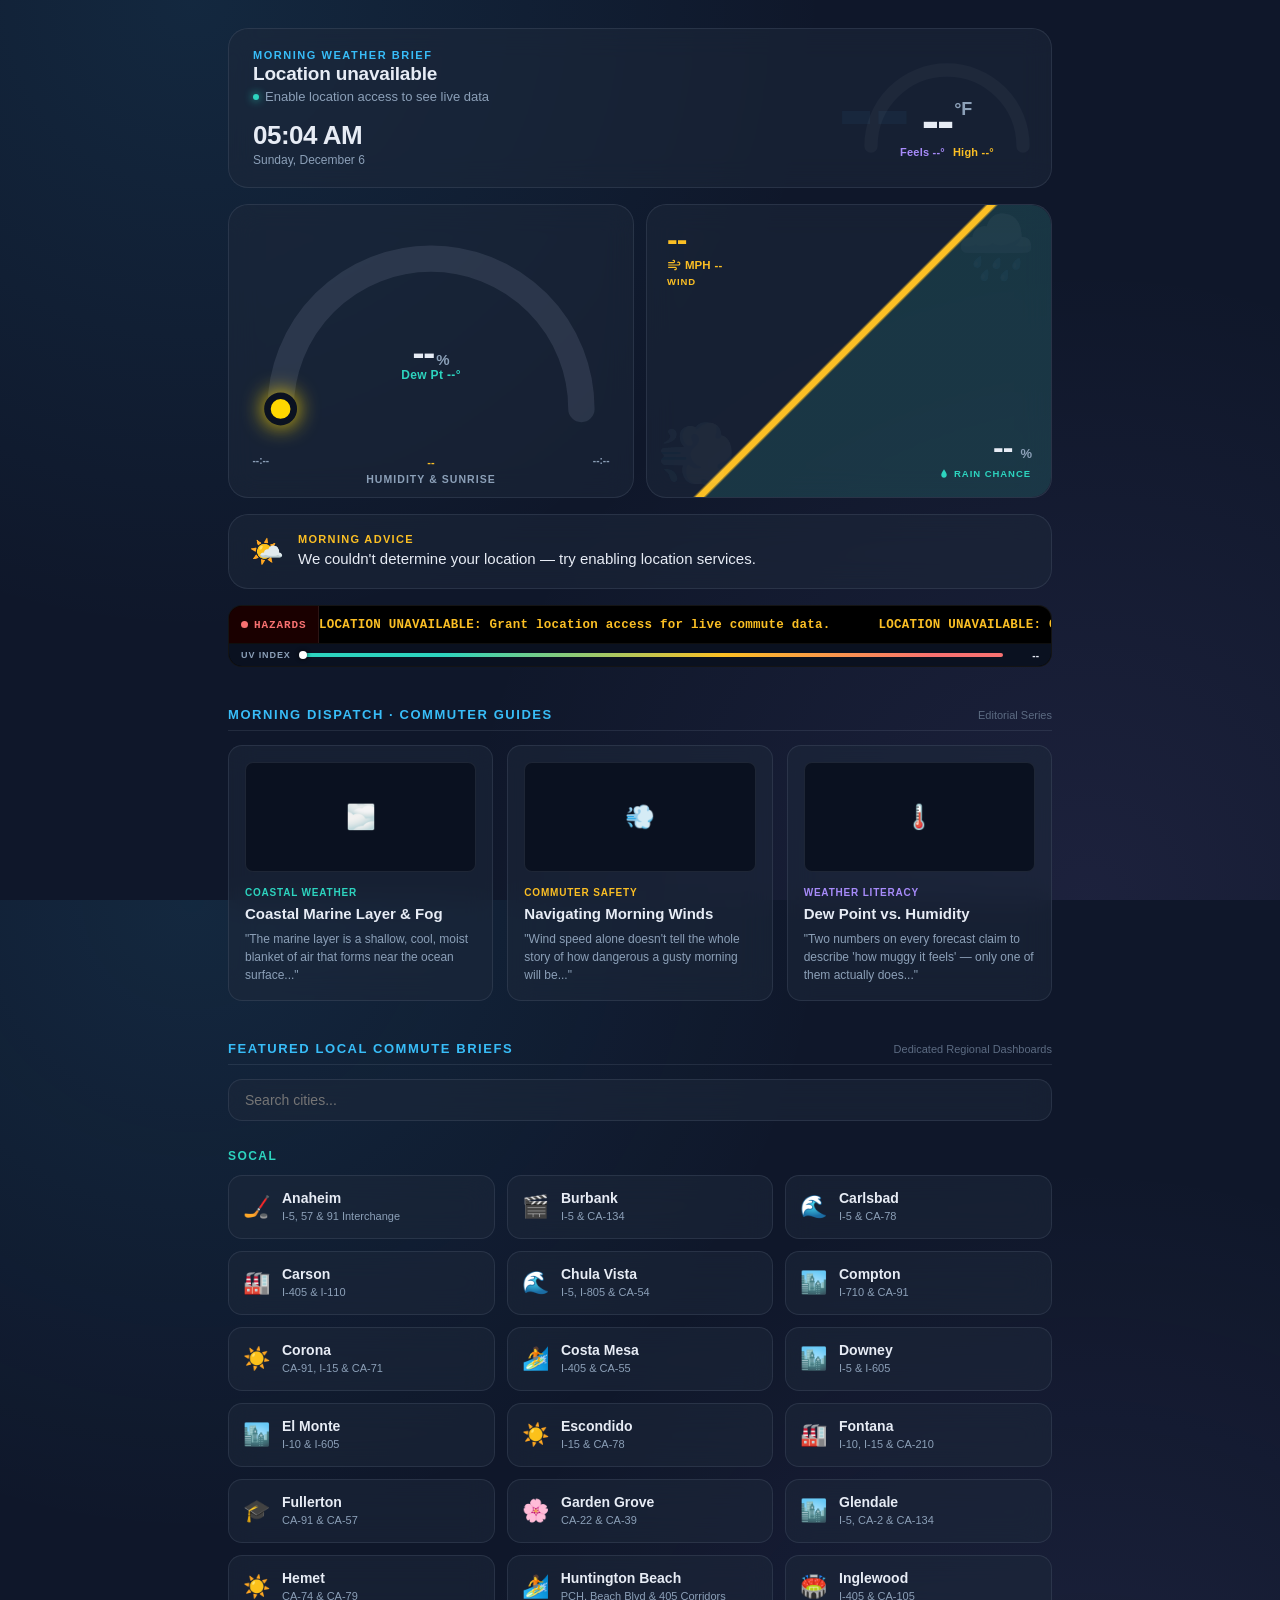
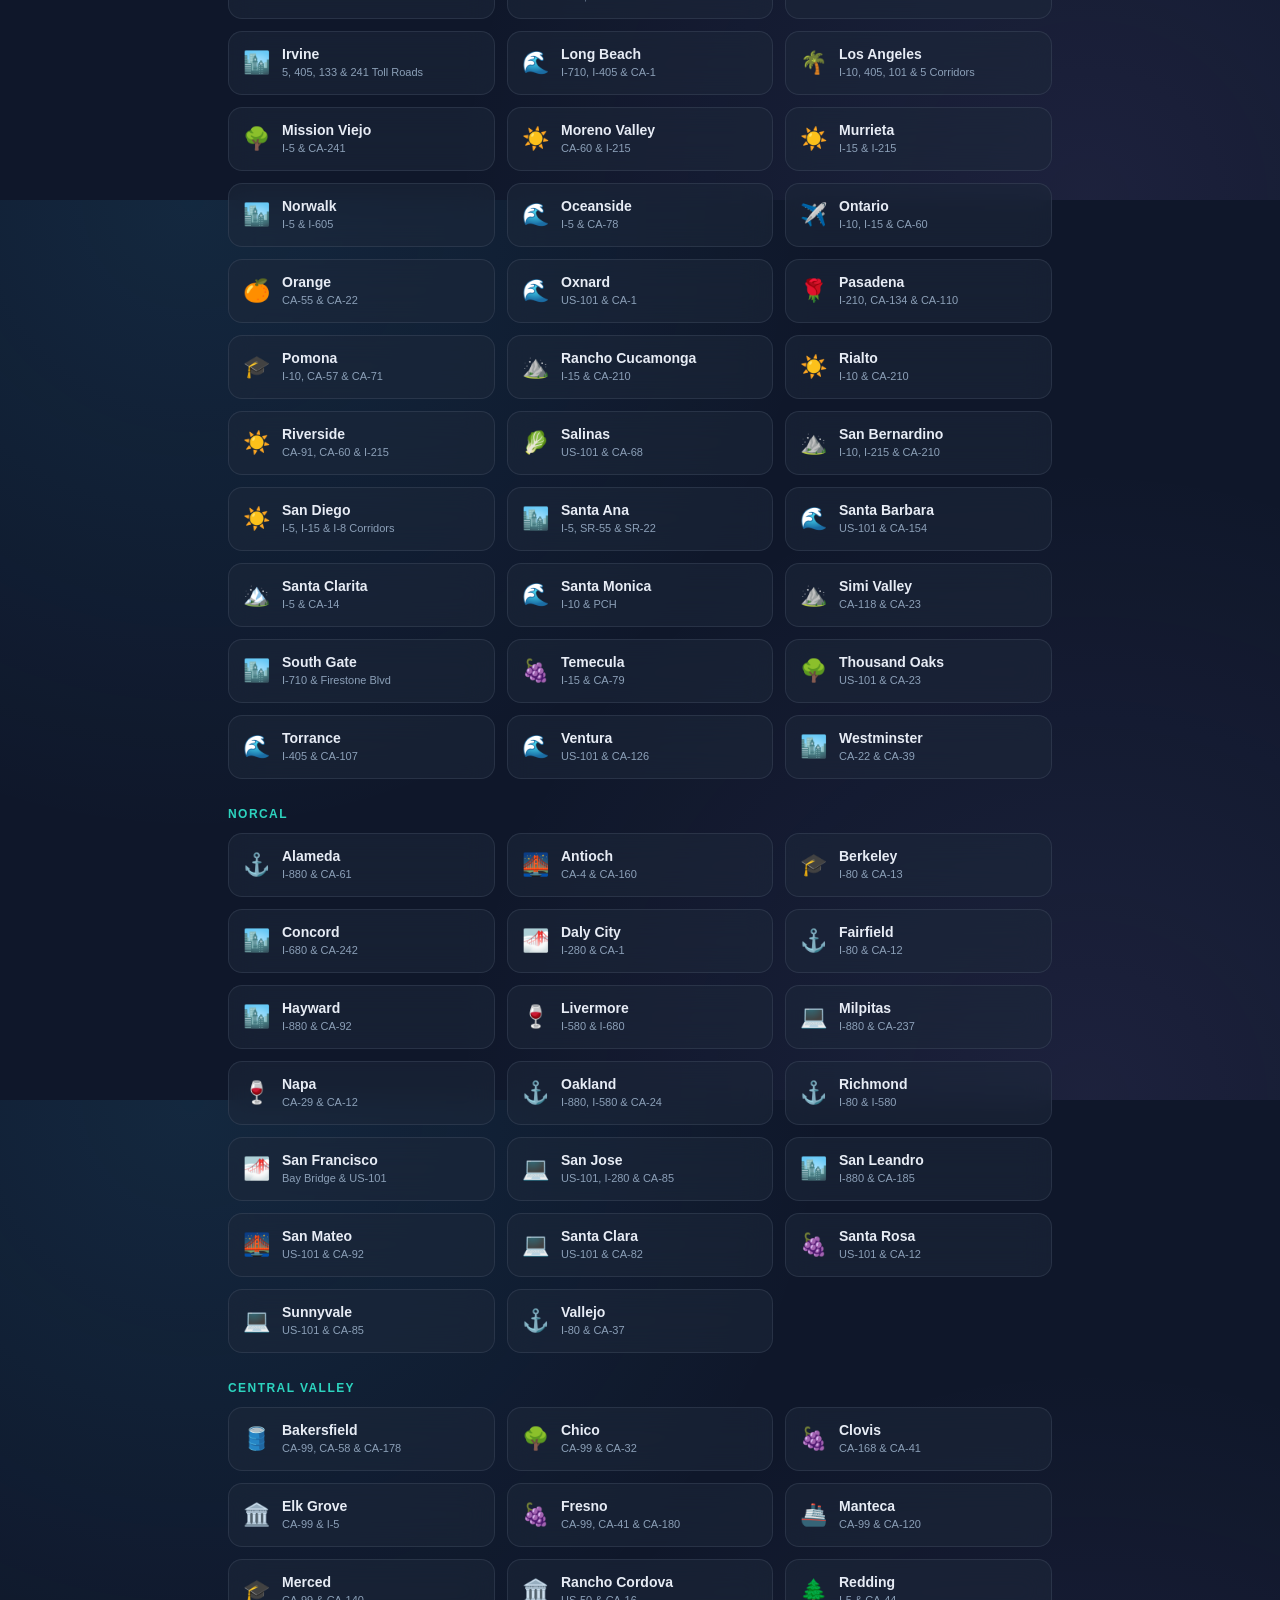
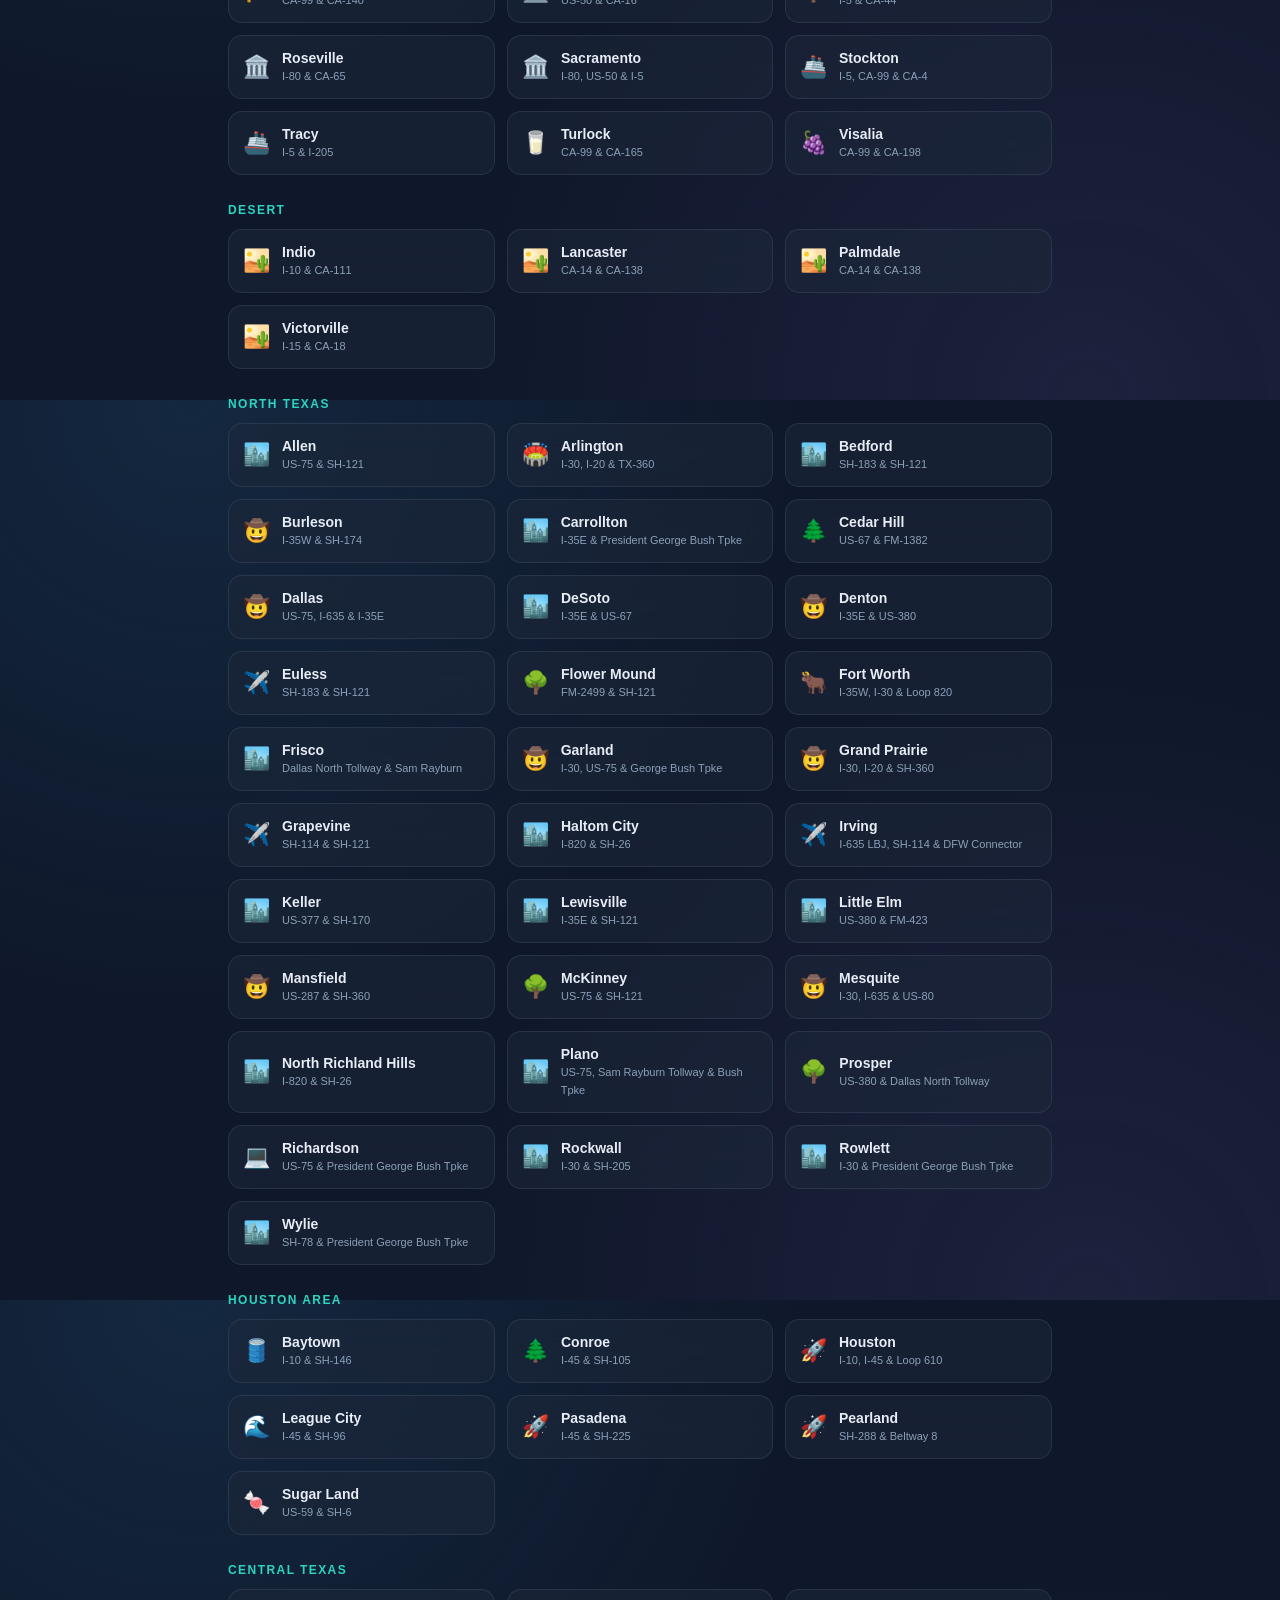
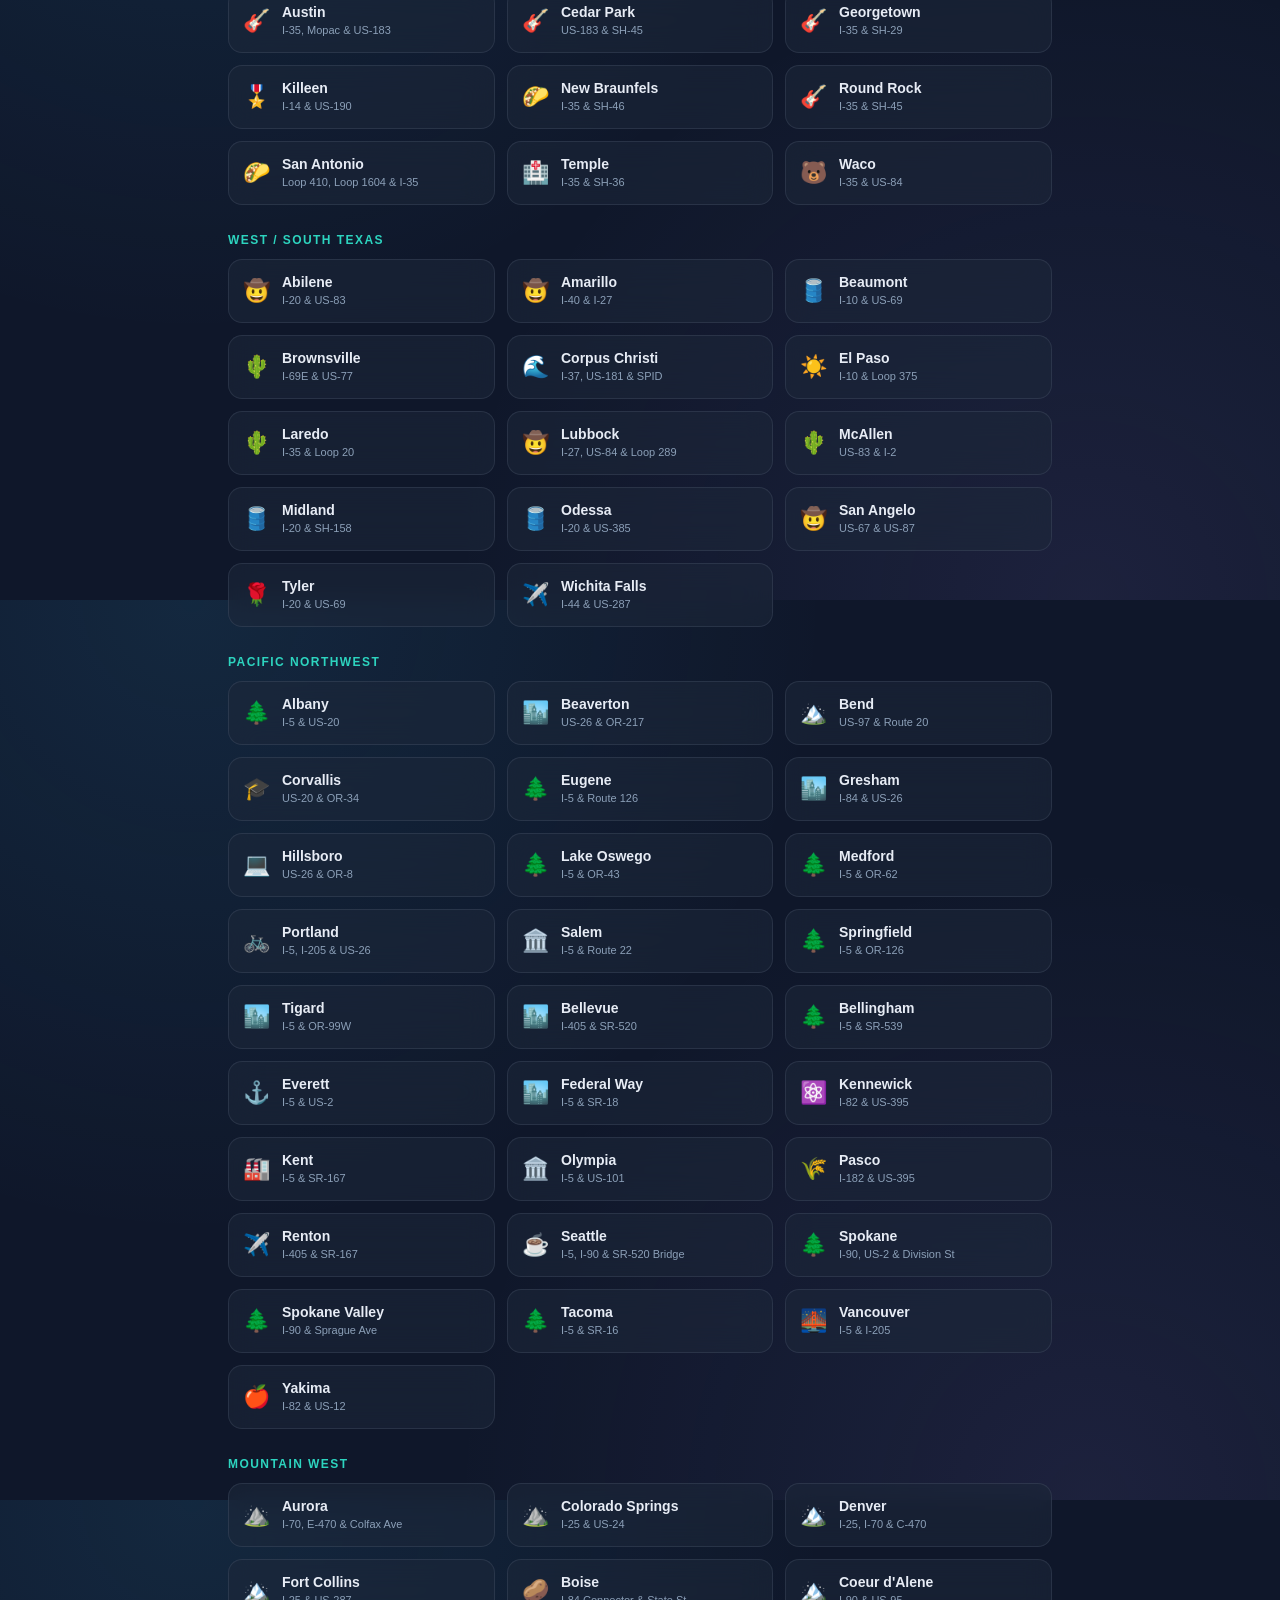
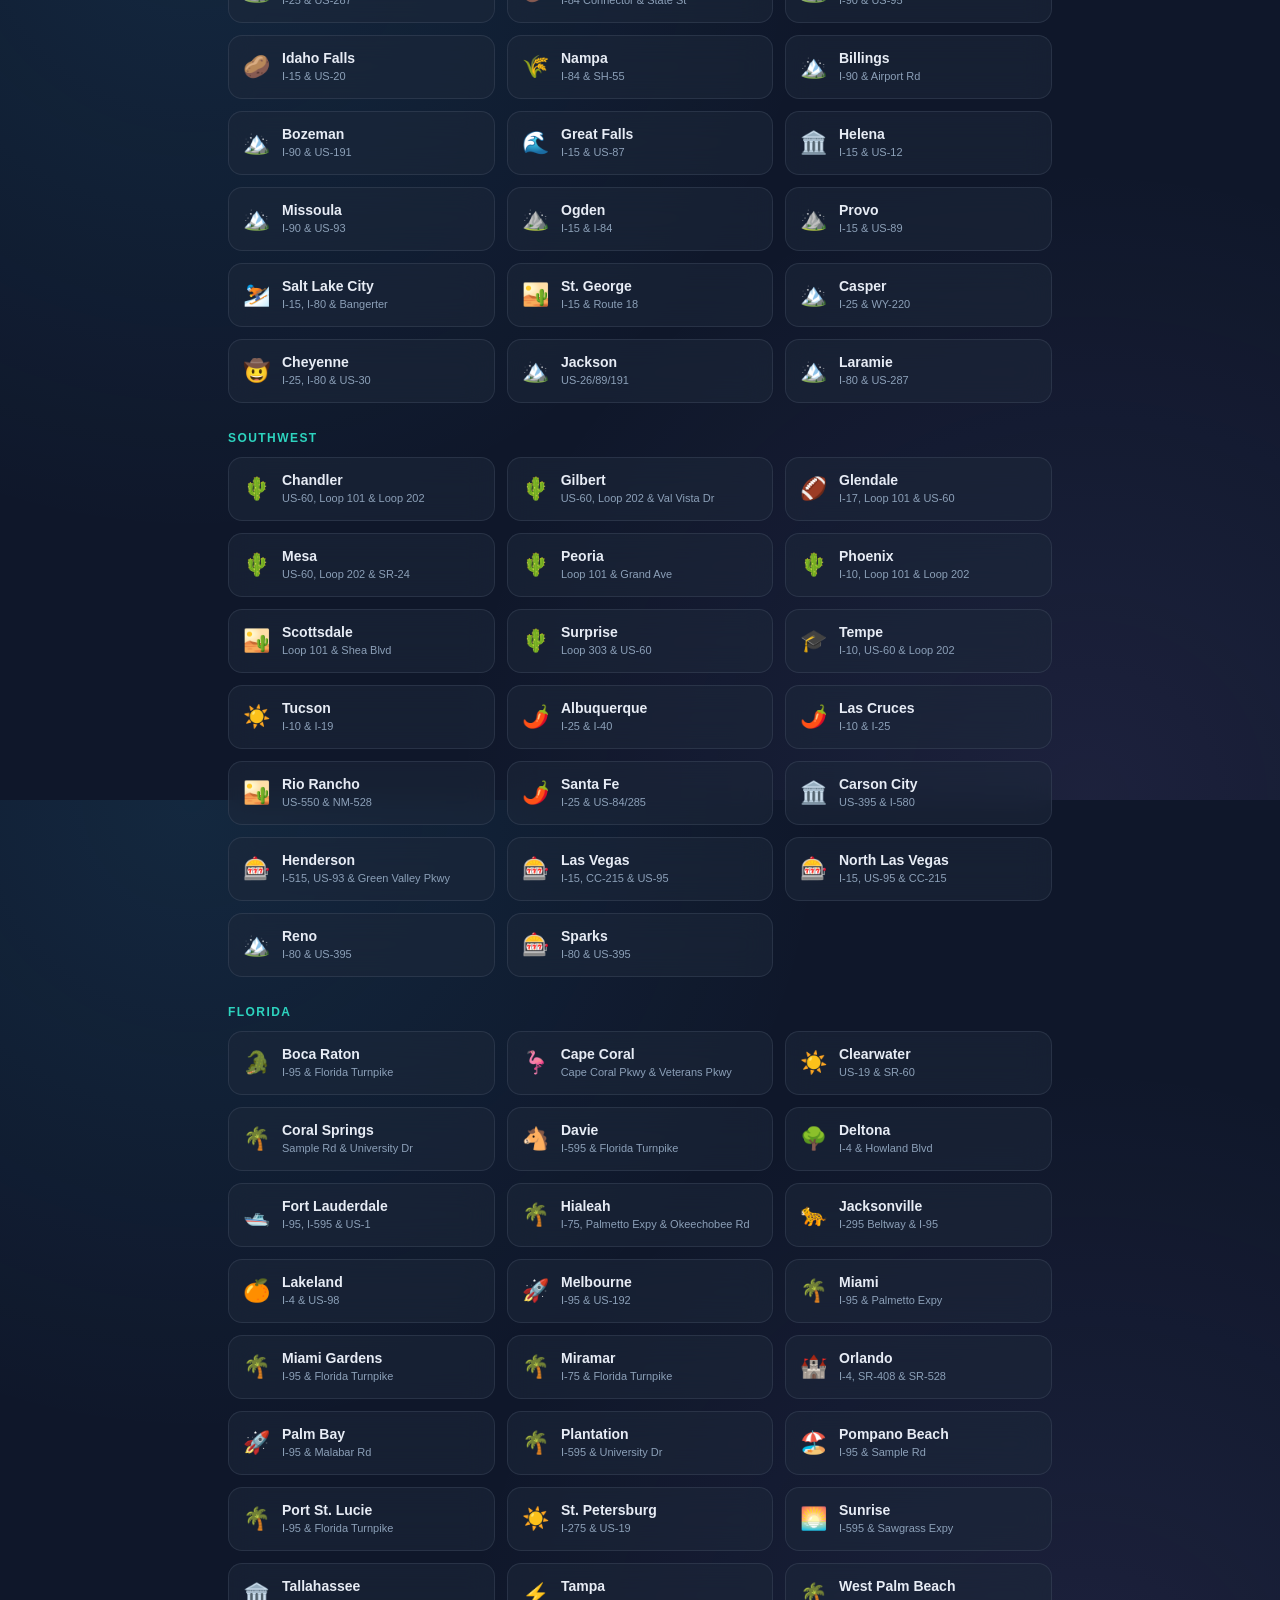
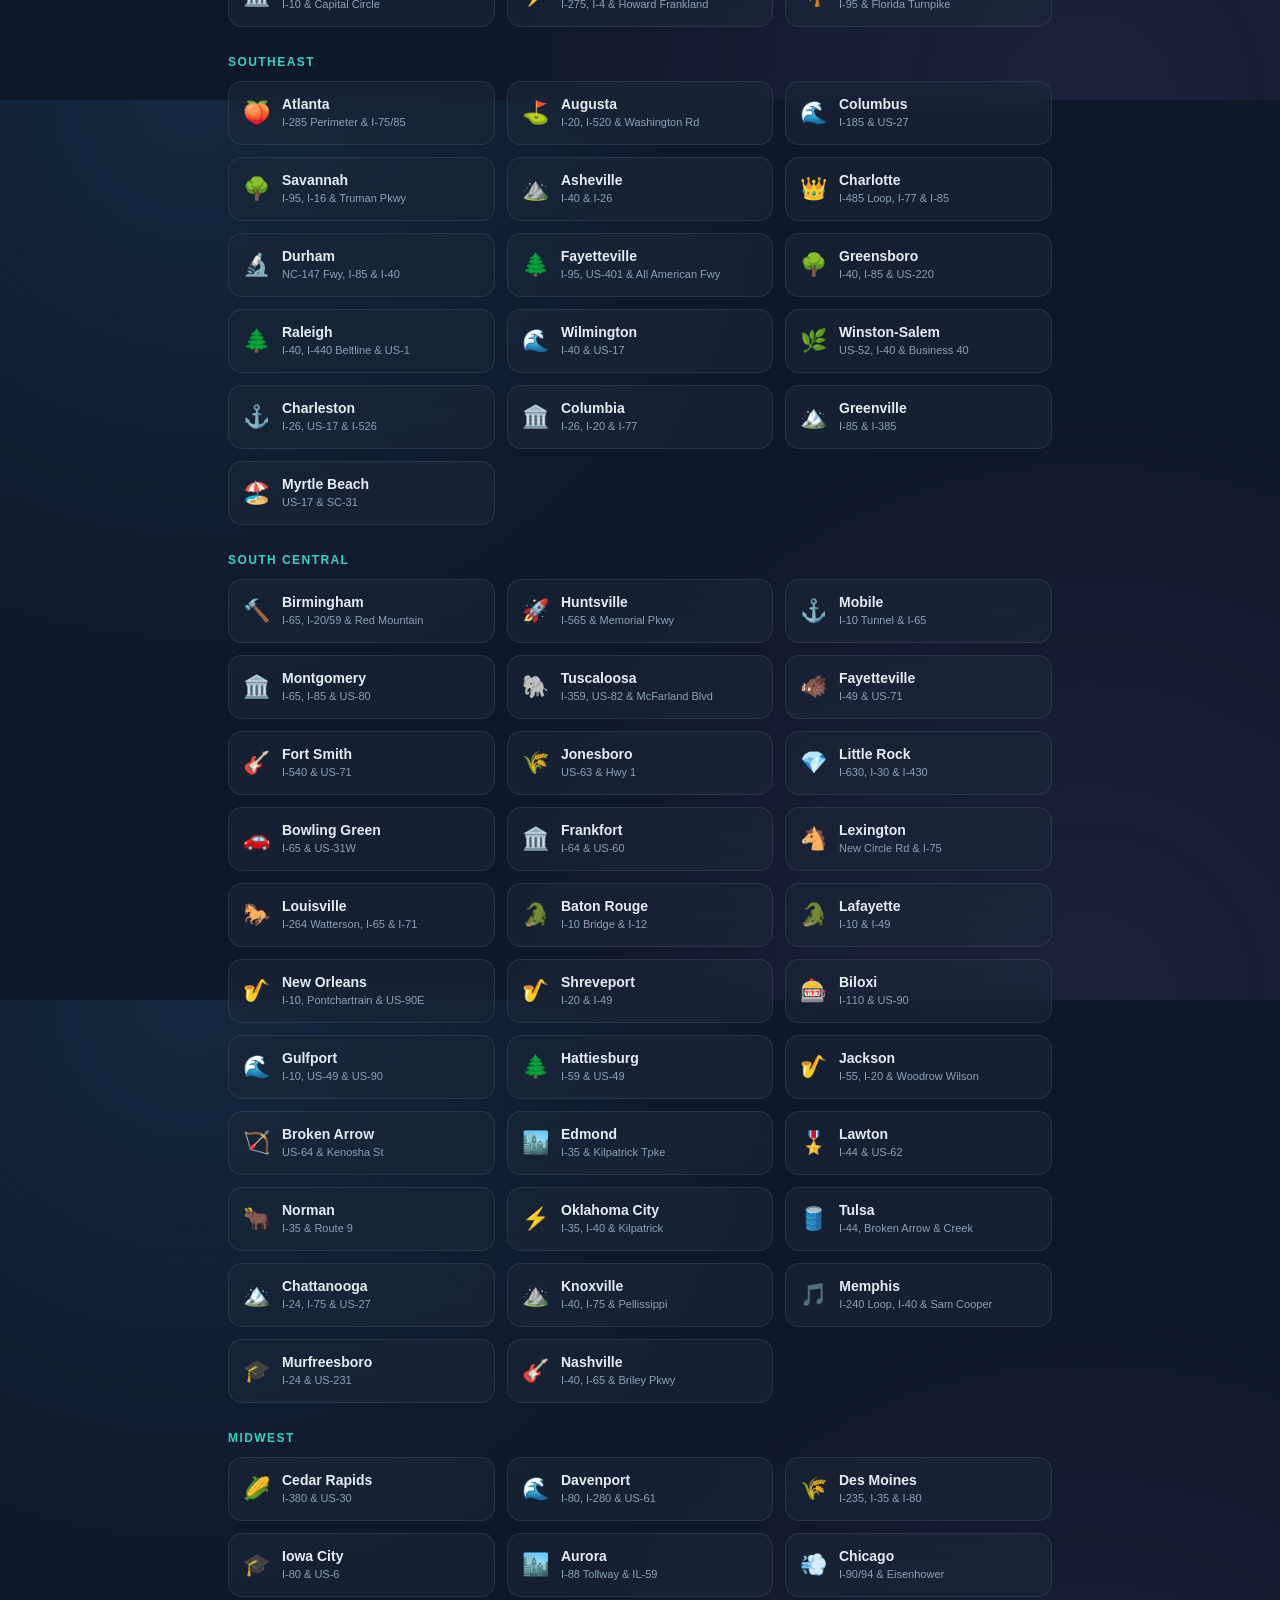
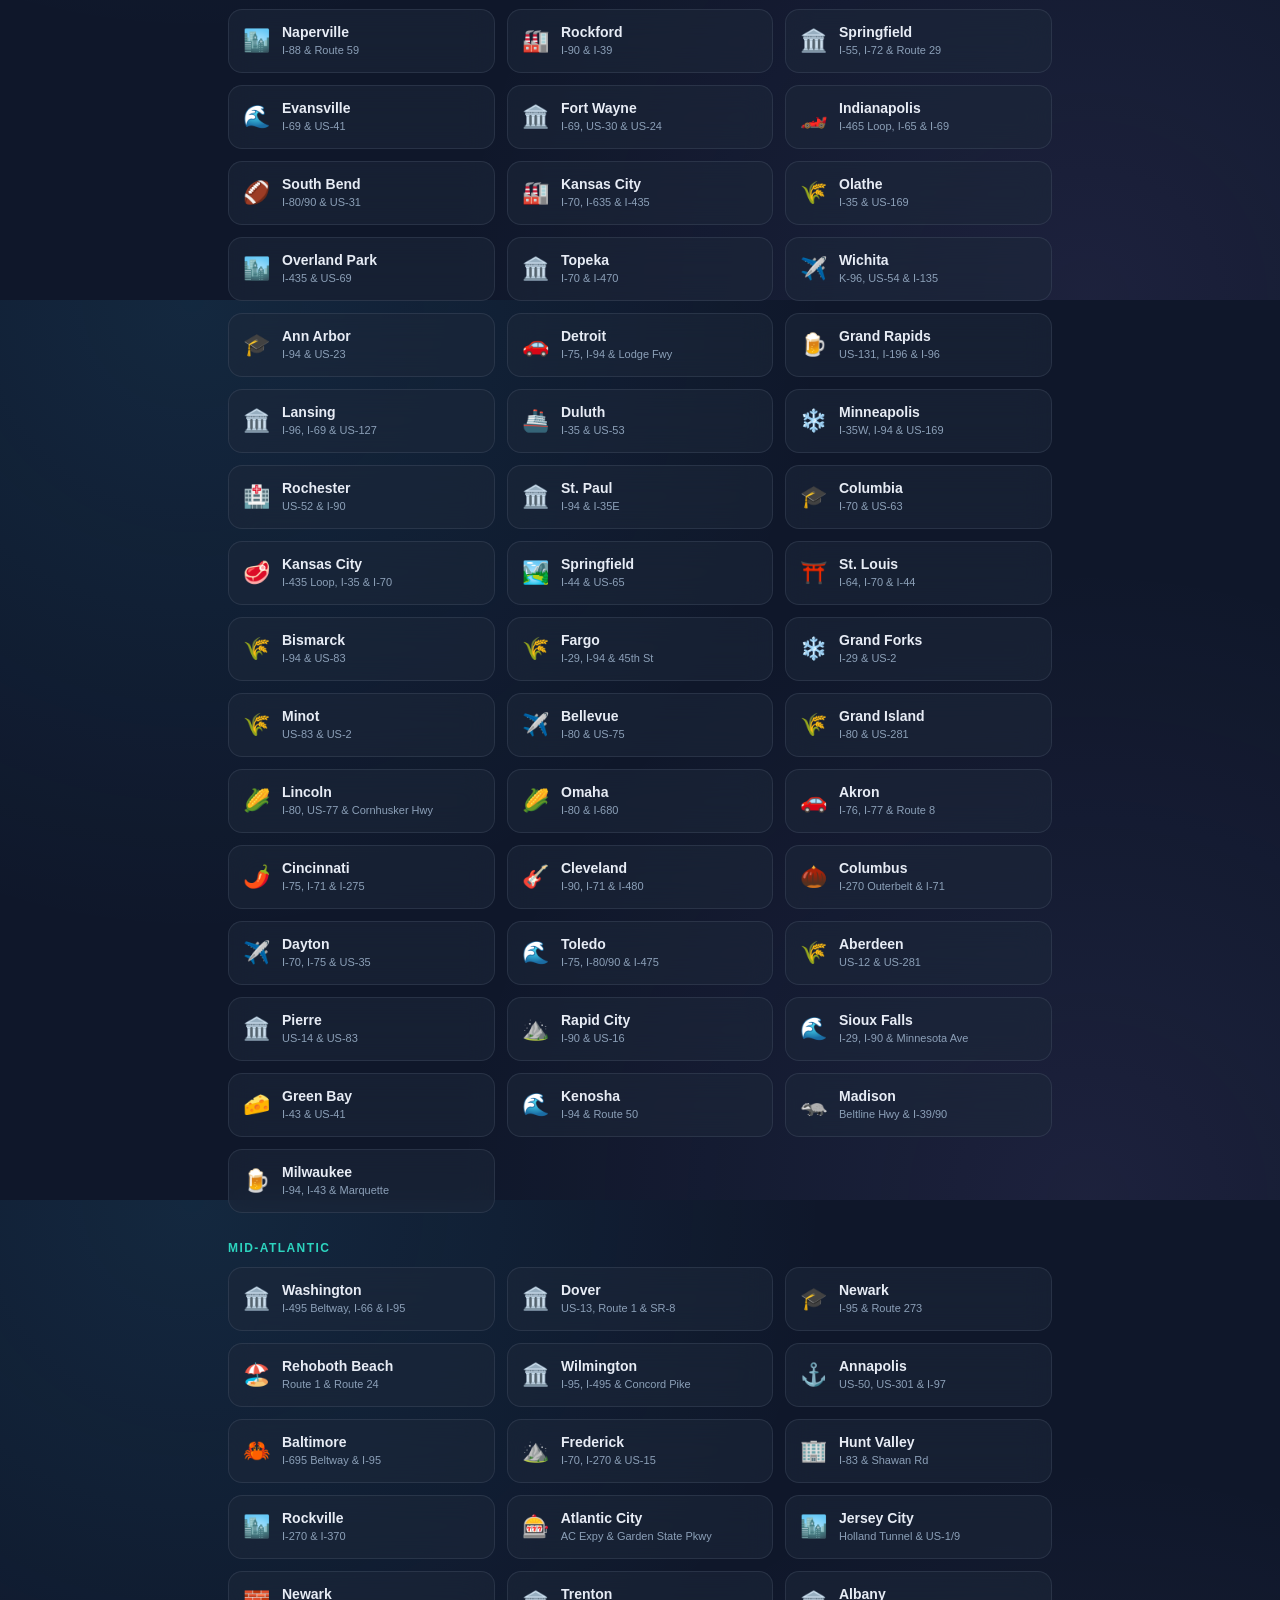
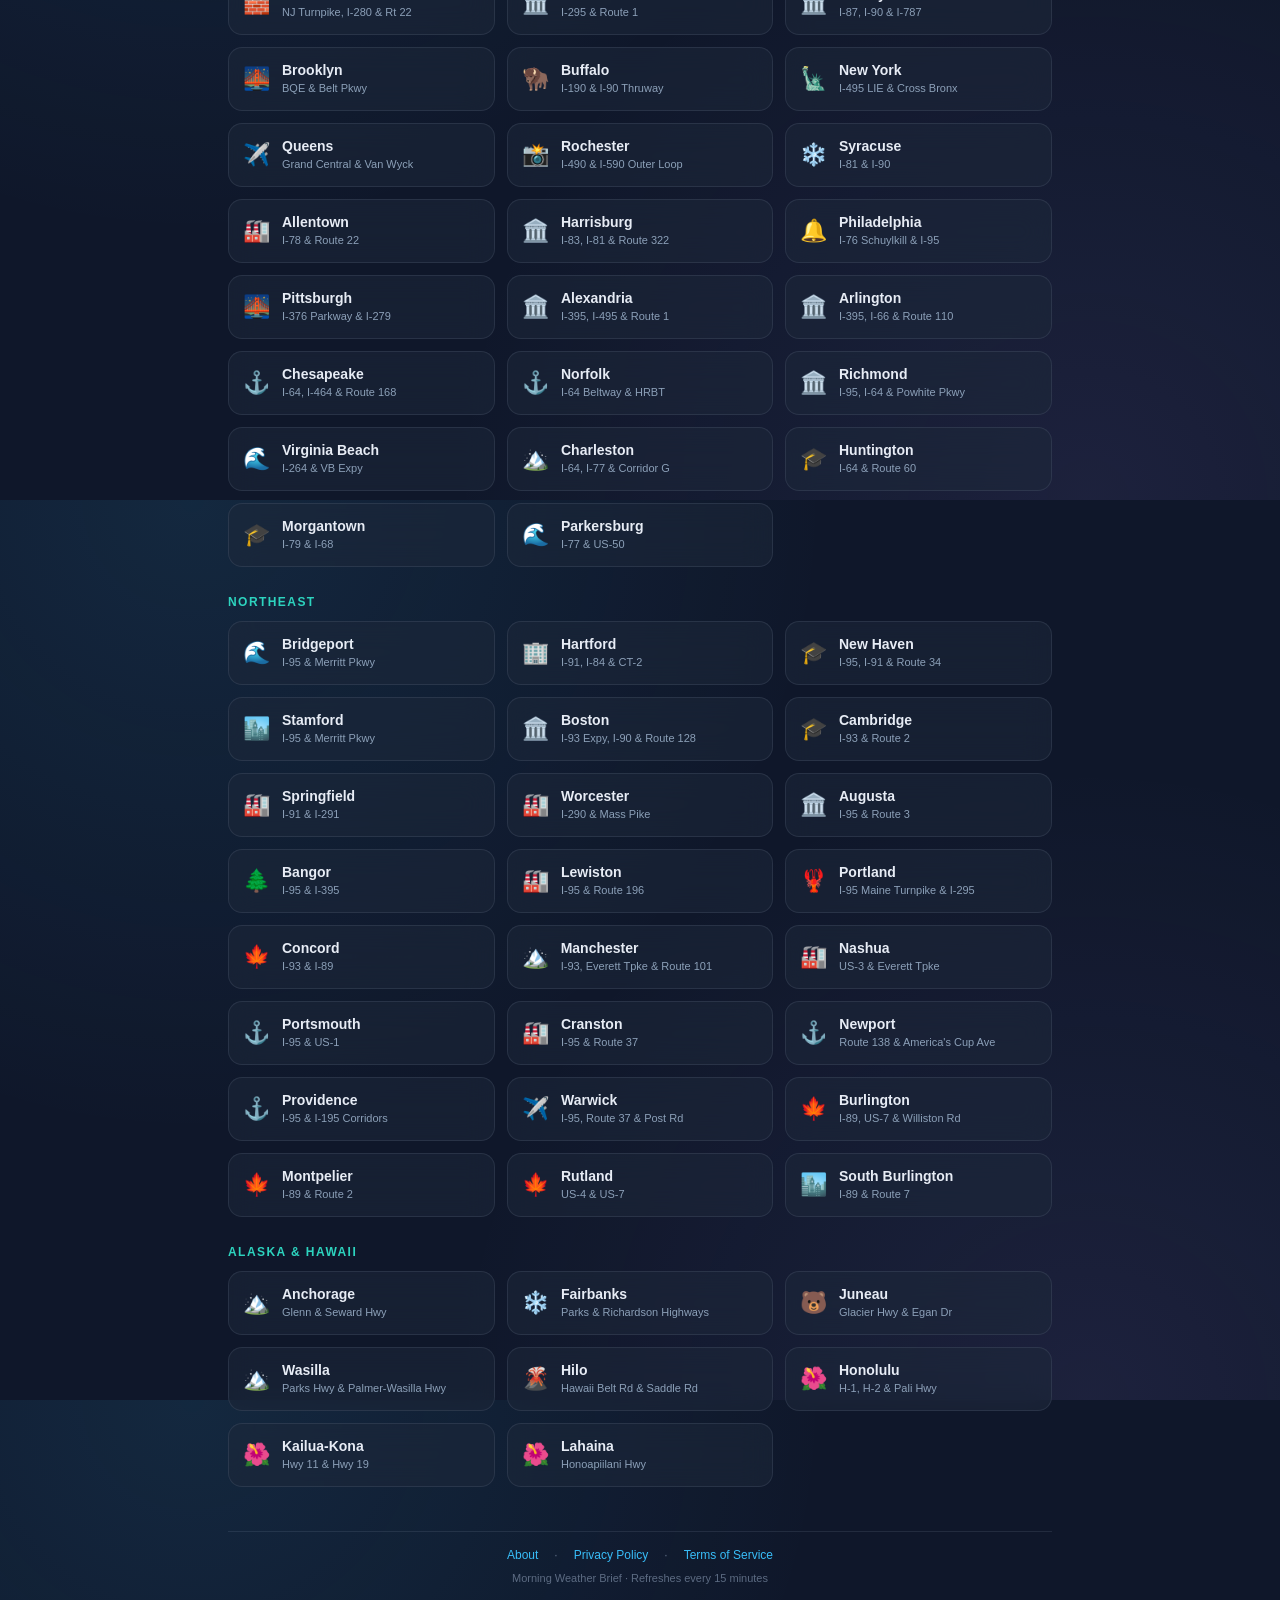
==== index.html @ 4c107610 "Add files via upload" ====
<!DOCTYPE html>
<html lang="en">
<head>
<meta charset="UTF-8">
<meta name="viewport" content="width=device-width, initial-scale=1.0, viewport-fit=cover">
<title>Morning Weather Brief | Commute Dashboard</title>
<meta name="description" content="Streamlined, zero-friction morning weather metrics, hazard alerts, and commute conditions.">
<link rel="icon" type="image/x-icon" href="favicon.ico">
<style>
  :root{
    --bg:#0F172A;
    --bg-deep:#0A1120;
    --panel:rgba(30,41,59,0.55);
    --panel-border:rgba(148,163,184,0.14);
    --text:#E7ECF5;
    --muted:#8CA0B8;
    --muted-dim:#5C6B82;
    --cyan:#38BDF8;
    --teal:#2DD4BF;
    --violet:#A78BFA;
    --amber:#FBBF24;
    --amber-bright:#FFD700;
    --red:#F87171;
    --track:rgba(148,163,184,0.16);
    --radius-lg:20px;
    --radius-md:14px;
    --radius-sm:8px;
  }

  *{box-sizing:border-box;}
  html,body{
    margin:0;padding:0;height:100%;
    background:
      radial-gradient(circle at 15% 0%, rgba(56,189,248,0.10), transparent 45%),
      radial-gradient(circle at 85% 100%, rgba(167,139,250,0.09), transparent 45%),
      var(--bg);
    color:var(--text);
    font-family:-apple-system,BlinkMacSystemFont,"Segoe UI",Roboto,Helvetica,Arial,sans-serif;
    font-variant-numeric:tabular-nums;
    -webkit-font-smoothing:antialiased;
    min-height:100vh;
  }

  @media (prefers-reduced-motion: reduce){
    *{animation-duration:0.01ms !important;animation-iteration-count:1 !important;transition-duration:0.01ms !important;}
  }

  .wrap{
    max-width:860px;
    margin:0 auto;
    padding:28px 18px 40px;
    display:flex;
    flex-direction:column;
    gap:16px;
    min-height:100vh;
  }

  /* ---------- Header & Hero Gauge ---------- */
  header.brief-header{
    display:flex;
    justify-content:space-between;
    align-items:center;
    gap:12px;
    padding:20px 24px;
    background:var(--panel);
    border:1px solid var(--panel-border);
    border-radius:var(--radius-lg);
    backdrop-filter:blur(14px);
    -webkit-backdrop-filter:blur(14px);
    overflow:hidden;
    position:relative;
  }

  /* Broadcast Ghost Watermark Number */
  .hero-ghost-number {
    position: absolute;
    right: 140px;
    top: 50%;
    transform: translateY(-50%);
    font-size: clamp(70px, 14vw, 110px);
    font-weight: 900;
    color: var(--cyan);
    opacity: 0.05;
    pointer-events: none;
    line-height: 1;
    z-index: 1;
  }

  .header-info{
    display:flex;
    flex-direction:column;
    gap:16px;
    z-index:2;
  }
  .brand{
    display:flex;
    flex-direction:column;
    gap:2px;
  }
  .brand .eyebrow{
    font-size:11px;
    letter-spacing:0.14em;
    text-transform:uppercase;
    color:var(--cyan);
    font-weight:700;
  }
  .brand h1{
    margin:0;
    font-size:19px;
    font-weight:700;
    letter-spacing:-0.01em;
  }
  .location-line{
    font-size:13px;
    color:var(--muted);
    margin-top:2px;
    display:flex;
    align-items:center;
    gap:6px;
  }
  .location-line .dot{
    width:6px;height:6px;border-radius:50%;
    background:var(--teal);
    box-shadow:0 0 8px var(--teal);
    flex-shrink:0;
  }
  .clock-block{
    text-align:left;
  }
  .clock-time{
    font-size:26px;
    font-weight:700;
    letter-spacing:-0.02em;
  }
  .clock-date{
    font-size:12px;
    color:var(--muted);
    margin-top:2px;
  }

  .hero-gauge-container{
    position:relative;
    width:190px;
    flex-shrink:0;
    margin:-10px -15px -20px 0;
    z-index: 2;
  }

  /* ---------- Base Gauge Mechanics ---------- */
  .gauge-svg-wrap{
    position:relative;
    width:100%;
    line-height:0;
  }
  .gauge-svg-wrap svg{
    width:100%;
    height:auto;
    display:block;
    overflow:visible;
  }
  .gauge-data{
    position:absolute;
    inset:0;
    display:flex;
    flex-direction:column;
    align-items:center;
    justify-content:flex-end;
    padding-bottom:12%;
    pointer-events:none;
  }

  .humidity-data-stack {
    padding-bottom: 24%;
  }

  .gauge-track{
    fill:none;
    stroke:var(--track);
    stroke-width:14;
    stroke-linecap:round;
  }
  
  .hero-gauge-container .gauge-track { stroke:rgba(148,163,184,0.06); }
  .hero-gauge-container .gauge-fill.temp { opacity: 0.35; stroke:var(--cyan); stroke-width:14; filter:drop-shadow(0 0 2px rgba(56,189,248,0.2)); }
  .hero-gauge-container .gauge-fill.high-marker { opacity: 0.4; stroke: var(--amber); stroke-dasharray: 4 6; stroke-width: 14; }
  
  .gauge-fill { fill:none; stroke-linecap:round; transition:stroke-dashoffset 1.1s cubic-bezier(.22,1,.36,1); }
  .gauge-fill.feels-glow { stroke-width:14; opacity:0.85; transition: stroke-dashoffset 1.1s cubic-bezier(.22,1,.36,1), stroke 0.5s ease; }
  .glow-neutral { stroke:var(--violet); filter:drop-shadow(0 0 10px var(--violet)); }
  .glow-hot { stroke:var(--red); filter:drop-shadow(0 0 10px var(--red)); }
  .glow-cool { stroke:var(--teal); filter:drop-shadow(0 0 10px var(--teal)); }

  .gauge-fill.humidity-glow {
    stroke:var(--teal);
    stroke-width:14;
    opacity:0.25;
    filter:drop-shadow(0 0 6px var(--teal));
  }
  .sun-dot-punched {
    fill: var(--amber-bright);
    stroke: var(--bg-deep);
    stroke-width: 3.5;
    filter: drop-shadow(0 0 6px var(--amber-bright));
    transition: cx 1s ease-out, cy 1s ease-out;
  }

  /* ---------- Typography Overlays ---------- */
  .hero-val-wrap{
    display:flex;
    align-items:flex-start;
    line-height:1;
  }
  .hero-val{
    font-size:52px;
    font-weight:800;
    color:var(--text);
    letter-spacing:-0.04em;
  }
  .hero-unit{
    font-size:18px;
    font-weight:700;
    color:var(--muted);
    margin:6px 0 0 2px;
  }
  .hero-subtext{
    display:flex;
    gap:8px;
    font-size:11px;
    font-weight:700;
    letter-spacing:0.02em;
    margin-top:6px;
  }
  
  .standard-val-wrap{
    display:flex;
    align-items:baseline;
    line-height:1;
  }
  .standard-val{
    font-size:36px;
    font-weight:900;
    color:var(--text);
    letter-spacing:-0.03em;
  }
  .standard-unit{
    font-size:15px;
    font-weight:700;
    color:var(--muted);
    margin-left:2px;
  }
  .standard-subtext{
    font-size:12px;
    font-weight:700;
    margin-top:4px;
    letter-spacing:0.03em;
  }

  .daylight-footer {
    display: flex;
    justify-content: space-between;
    align-items: flex-end;
    width: 96%;
    position: absolute;
    bottom: 2%;
  }
  .daylight-footer span {
    flex: 1;
    font-size: 10px;
    font-weight: 700;
    color: var(--muted);
  }
  .daylight-footer span:nth-child(1) { text-align: left; padding-left: 2px; }
  .daylight-footer span:nth-child(2) { text-align: center; color: var(--amber); font-size: 11px; margin-bottom: -1px; }
  .daylight-footer span:nth-child(3) { text-align: right; padding-right: 2px; }

  .purple { color: var(--violet); transition: color 0.3s; }
  .amber { color: var(--amber); transition: color 0.3s; }
  .teal { color: var(--teal); transition: color 0.3s; }
  .red { color: var(--red); transition: color 0.3s; }

  /* ---------- Gauges Row ---------- */
  .gauge-row{
    display:grid;
    grid-template-columns:repeat(2, 1fr);
    gap:12px;
  }
  .gauge-card{
    background:var(--panel);
    border:1px solid var(--panel-border);
    border-radius:var(--radius-lg);
    backdrop-filter:blur(14px);
    -webkit-backdrop-filter:blur(14px);
    padding:16px 14px 12px;
    display:flex;
    flex-direction:column;
    align-items:center;
    position:relative;
    overflow:hidden;
  }
  .gauge-label{
    margin-top:8px;
    font-size:10.5px;
    letter-spacing:0.10em;
    text-transform:uppercase;
    color:var(--muted);
    font-weight:700;
  }

  /* ==========================================================================
     Broadcast Split Card (Wind & Rain) - Strict Absolute Pinning
     ========================================================================== */
  .split-card {
    display: block;
    padding: 0;
    position: relative;
    isolation: isolate;
    min-height: 125px;
    overflow: hidden;
  }
  .split-card::before {
    content: '';
    position: absolute;
    inset: 0;
    background: linear-gradient(135deg, transparent 48.5%, var(--amber) 49%, var(--amber) 50%, rgba(45,212,191,0.12) 50.5%);
    z-index: -1;
    border-radius: var(--radius-lg);
  }

  /* Ambient Broadcast Watermark Icons */
  .split-card::after {
    content: '💨';
    position: absolute;
    left: 10px;
    bottom: 5px;
    font-size: 64px;
    opacity: 0.04;
    pointer-events: none;
    z-index: 1;
  }
  .rain-watermark {
    position: absolute;
    right: 15px;
    top: 5px;
    font-size: 64px;
    opacity: 0.04;
    pointer-events: none;
    z-index: 1;
  }

  /* Strict absolute positioning locks text completely out of the middle */
  .split-section {
    position: absolute;
    display: flex;
    flex-direction: column;
    z-index: 2;
  }
  .split-top-left {
    top: 18px;
    left: 20px;
    align-items: flex-start;
    text-align: left;
  }
  .split-bottom-right {
    bottom: 18px;
    right: 20px;
    align-items: flex-end;
    text-align: right;
  }
  
  .split-val-large {
    font-size: 32px;
    font-weight: 900;
    line-height: 1;
    color: var(--amber);
    letter-spacing: -0.03em;
  }
  .split-val-unit {
    font-size: 11.5px; font-weight: 700; color: var(--amber);
    margin-top: 3px; display: flex; align-items: center; gap: 4px;
  }
  .split-val-small {
    font-size: 32px;
    font-weight: 900;
    line-height: 1;
    color: var(--text);
    letter-spacing: -0.03em;
  }
  .split-label-text {
    font-size: 9.5px; letter-spacing: 0.1em; text-transform: uppercase;
    color: var(--muted); font-weight: 700; margin-top: 4px;
    display: flex; align-items: center; gap: 4px;
  }

  /* ---------- SpaceX Alert ---------- */
  .spacex-alert-card {
    background: rgba(234, 179, 8, 0.08);
    border: 1px solid var(--amber);
    border-radius: var(--radius-lg);
    padding: 16px 20px;
    display: flex;
    align-items: center;
    gap: 14px;
    margin-bottom: 12px;
    backdrop-filter: blur(14px);
    -webkit-backdrop-filter: blur(14px);
  }
  .spacex-alert-card .rocket-icon { font-size: 28px; line-height: 1; flex-shrink: 0; }
  .spacex-details strong { display: block; font-size: 11px; color: var(--amber); text-transform: uppercase; letter-spacing: 0.12em; margin-bottom: 3px; font-weight: 700;}
  .spacex-details span { font-size: 15px; color: var(--text); font-weight: 700; }

  /* ---------- Advice box ---------- */
  .advice-box{
    background:var(--panel);
    border:1px solid var(--panel-border);
    border-radius:var(--radius-lg);
    backdrop-filter:blur(14px);
    -webkit-backdrop-filter:blur(14px);
    padding:18px 20px;
    display:flex;
    align-items:center;
    gap:14px;
  }
  .advice-icon{
    font-size:28px;
    flex-shrink:0;
    line-height:1;
  }
  .advice-text-block .advice-eyebrow{
    font-size:11px;
    letter-spacing:0.12em;
    text-transform:uppercase;
    color:var(--amber);
    font-weight:700;
    margin-bottom:3px;
  }
  .advice-text{
    font-size:15px;
    line-height:1.45;
    color:var(--text);
  }

  /* ---------- Alerts & UV Container ---------- */
  .status-stack {
    display:flex;
    flex-direction:column;
    background:#000;
    border:1px solid rgba(255,255,255,0.08);
    border-radius:var(--radius-md);
    overflow:hidden;
  }
  
  .ticker{
    position:relative;
    height:38px;
    display:flex;
    align-items:center;
    border-bottom: 1px solid rgba(255,255,255,0.06);
  }
  .ticker .live-tag{
    flex-shrink:0;
    display:flex;
    align-items:center;
    gap:6px;
    background:#1a0000;
    color:var(--red);
    font-size:11px;
    font-weight:800;
    letter-spacing:0.08em;
    padding:0 12px;
    height:100%;
    border-right:1px solid rgba(255,255,255,0.08);
    z-index:2;
    font-family:'Courier New',monospace;
  }
  .live-tag .pulse{
    width:7px;height:7px;border-radius:50%;
    background:var(--red);
    animation:pulse 1.4s infinite;
  }
  @keyframes pulse{
    0%,100%{opacity:1;transform:scale(1);}
    50%{opacity:0.35;transform:scale(0.75);}
  }
  .ticker-viewport{
    flex:1;
    overflow:hidden;
    height:100%;
    position:relative;
  }
  .ticker-track{
    position:absolute;
    white-space:nowrap;
    display:flex;
    align-items:center;
    height:100%;
    animation:marquee 28s linear infinite;
    will-change:transform;
  }
  .ticker-track span{
    font-family:'Courier New',monospace;
    font-size:12.5px;
    font-weight:700;
    letter-spacing:0.02em;
    color:#F1F5F9;
    padding-right:48px;
  }
  .ticker-track span.hazard{color:var(--amber);}
  .ticker-track span.clear{color:var(--teal);}
  @keyframes marquee{
    0%{transform:translateX(0);}
    100%{transform:translateX(-50%);}
  }

  /* Micro UV Bar */
  .uv-micro-bar {
    height: 22px;
    display:flex;
    align-items:center;
    padding: 0 12px;
    gap: 12px;
    background: #0A1120;
  }
  .uv-label {
    font-size: 9px;
    letter-spacing: 0.1em;
    color: var(--muted);
    font-weight: 700;
    flex-shrink:0;
  }
  .uv-track {
    flex: 1;
    height: 4px;
    background: linear-gradient(to right, var(--teal) 20%, var(--amber) 60%, var(--red) 90%);
    border-radius: 2px;
    position: relative;
  }
  .uv-indicator {
    position: absolute;
    top: 50%;
    transform: translate(-50%, -50%);
    width: 8px;
    height: 8px;
    background: #FFF;
    border-radius: 50%;
    box-shadow: 0 0 4px rgba(0,0,0,0.8);
    transition: left 1s ease-out;
    left: 0%;
  }
  .uv-value {
    font-size: 10px;
    font-weight: 700;
    color: var(--text);
    width: 24px;
    text-align: right;
  }

  /* ==========================================================================
     MOBILE RESPONSIVE OVERHAUL (SINGLE-COLUMN EDGE-TO-EDGE)
     ========================================================================== */
  @media (max-width:520px){
    .gauge-row{grid-template-columns:1fr; gap:12px;}
    .gauge-card{flex-direction:column; padding:14px 16px 12px;}
    
    /* Removing max-width allows the standard SVG to stretch natively */
    .gauge-svg-wrap{width:100%; max-width:none;}
    .gauge-label{display:block;}
    .humidity-data-stack { padding-bottom: 12%; }
    
    header.brief-header{
      flex-direction:column; 
      align-items:flex-start; 
      padding:22px 20px;
      min-height: 180px;
    }
    .clock-block{text-align:left; margin-top:6px;}
    
    .hero-ghost-number { 
      right: 15px; 
      top: 50%; 
      font-size: 140px; 
      opacity: 0.07;
    }
    .hero-gauge-container{
      position:absolute;
      right: 15px;
      bottom: 8px;
      width: 170px; 
      margin: 0;
    }
    
    .hero-val{font-size:42px;}
    .hero-subtext{font-size:11px; gap:6px;}
    
    .standard-val{font-size:40px;}
    .standard-unit{font-size:14px;}
    .standard-subtext{font-size:12px;}
    
    .daylight-footer { width: 94%; bottom: 4%; }
    .daylight-footer span { font-size: 10.5px; }
    .daylight-footer span:nth-child(2) { font-size: 12px; }
    
    .split-card{min-height:130px; padding:0;}
    /* Re-enforcing the absolute lock on mobile */
    .split-top-left { top: 18px; left: 20px; }
    .split-bottom-right { bottom: 18px; right: 20px; }
    .split-val-large, .split-val-small { font-size: 34px; }
  }

  a{color:var(--cyan);}
  :focus-visible{outline:2px solid var(--cyan);outline-offset:2px;}
</style>
</head>
<body>
<div class="wrap">

  <header class="brief-header">
    <div class="hero-ghost-number" id="hero-ghost-val">--</div>
    <div class="header-info">
      <div class="brand">
        <div class="eyebrow">Morning Weather Brief</div>
        <h1 id="city-name">Locating you…</h1>
        <div class="location-line"><span class="dot"></span><span id="region-name">—</span></div>
      </div>
      <div class="clock-block">
        <div class="clock-time" id="clock-time">--:--</div>
        <div class="clock-date" id="clock-date">—</div>
      </div>
    </div>
    
    <!-- Hero Temperature Arc -->
    <div class="hero-gauge-container">
      <div class="gauge-svg-wrap">
        <svg viewBox="0 0 200 130" aria-label="Temperature gauge">
          <path class="gauge-track" d="M 20 100 A 80 80 0 0 1 180 100"/>
          <path class="gauge-fill high-marker" id="gauge-temp-high-arc" d="M 20 100 A 80 80 0 0 1 180 100"/>
          <path class="gauge-fill feels-glow glow-neutral" id="gauge-temp-feels-arc" d="M 20 100 A 80 80 0 0 1 180 100"/>
          <path class="gauge-fill temp" id="gauge-temp-arc" d="M 20 100 A 80 80 0 0 1 180 100"/>
        </svg>
        <div class="gauge-data">
          <div class="hero-val-wrap">
            <span class="hero-val" id="gauge-temp-val">--</span><span class="hero-unit">°F</span>
          </div>
          <div class="hero-subtext">
            <span class="purple" id="gauge-temp-feels-val">Feels --°</span>
            <span class="amber" id="gauge-temp-high-val">High --°</span>
          </div>
        </div>
      </div>
    </div>
  </header>

  <section class="gauge-row">
    <!-- 1. Combined Humidity & Sunrise Gauge -->
    <div class="gauge-card">
      <div class="gauge-svg-wrap">
        <svg viewBox="0 0 200 130" aria-label="Humidity and Daylight gauge">
          <path class="gauge-track" d="M 20 100 A 80 80 0 0 1 180 100"/>
          <path class="gauge-fill humidity-glow" id="gauge-humidity-arc" d="M 20 100 A 80 80 0 0 1 180 100"/>
          <circle id="sun-dot" class="sun-dot-punched" cx="20" cy="100" r="7" />
        </svg>
        
        <div class="gauge-data humidity-data-stack">
          <div class="standard-val-wrap">
            <span class="standard-val" id="gauge-humidity-val">--</span><span class="standard-unit">%</span>
          </div>
          <div class="standard-subtext teal" id="gauge-dew-val">Dew Pt --°</div>
          
          <div class="daylight-footer">
            <span id="sun-rise-time">--:--</span>
            <span class="daylight-status amber" id="sun-status-text">--</span>
            <span id="sun-set-time">--:--</span>
          </div>
        </div>
      </div>
      <div class="gauge-label">Humidity & Sunrise</div>
    </div>

    <!-- 2. Split Card (Wind & Rain) -->
    <div class="gauge-card split-card">
      <div class="rain-watermark">🌧️</div>
      <div class="split-section split-top-left">
        <div class="split-val-large" id="split-wind-speed">--</div>
        <div class="split-val-unit">
          <svg width="14" height="14" viewBox="0 0 24 24" fill="none" stroke="currentColor" stroke-width="2" style="flex-shrink:0;"><path d="M9.59 4.59A2 2 0 1 1 11 8H2m10.59 11.41A2 2 0 1 0 14 16H2m15.73-8.27A2.5 2.5 0 1 1 19.5 12H2"/></svg>
          MPH <span id="split-wind-dir">--</span>
        </div>
        <div class="split-label-text" style="color:var(--amber);">Wind</div>
      </div>
      
      <div class="split-section split-bottom-right">
        <div class="split-val-small" id="split-rain-val">-- <span style="font-size:13px; color:var(--muted);">%</span></div>
        <div class="split-label-text" style="color:var(--teal); justify-content:flex-end;">
          <svg width="12" height="12" viewBox="0 0 24 24" fill="currentColor" style="flex-shrink:0;"><path d="M12 21.5c-3.03 0-5.5-2.47-5.5-5.5 0-2.38 1.5-5.4 3.97-8.87L12 4.67l1.53 2.46c2.47 3.47 3.97 6.49 3.97 8.87 0 3.03-2.47 5.5-5.5 5.5z"/></svg>
          Rain Chance
        </div>
      </div>
    </div>
  </section>

  <section class="advice-box">
    <div class="advice-icon" id="advice-icon">🌤️</div>
    <div class="advice-text-block">
      <div class="advice-eyebrow">Morning Advice</div>
      <div class="advice-text" id="advice-text">Reading today's conditions…</div>
    </div>
  </section>

  <!-- Stacked Ticker + UV Bar -->
  <section class="status-stack" role="status" aria-live="polite">
    <div class="ticker">
      <div class="live-tag"><span class="pulse"></span>HAZARDS</div>
      <div class="ticker-viewport">
        <div class="ticker-track" id="ticker-track">
          <span>Loading commute conditions…</span>
          <span>Loading commute conditions…</span>
        </div>
      </div>
    </div>
    <div class="uv-micro-bar">
      <div class="uv-label">UV INDEX</div>
      <div class="uv-track">
        <div class="uv-indicator" id="uv-dot"></div>
      </div>
      <div class="uv-value" id="uv-val-text">--</div>
    </div>
  </section>
    
  <!-- SpaceX Alert Container -->
  <div id="launch-container" style="display: none;"></div>
  
  <section style="margin-top:24px;">
    <div style="display:flex; justify-content:space-between; align-items:baseline; margin-bottom:14px; border-bottom:1px solid var(--panel-border); padding-bottom:8px;">
      <h2 style="margin:0; font-size:13px; letter-spacing:0.12em; text-transform:uppercase; color:var(--cyan); font-weight:700;">Morning Dispatch &middot; Commuter Guides</h2>
      <span style="font-size:11px; color:var(--muted-dim);">Editorial Series</span>
    </div>

    <div style="display:grid; grid-template-columns:repeat(auto-fit, minmax(230px, 1fr)); gap:14px;">
      <a href="guides/marine-layer.html" style="background:var(--panel); border:1px solid var(--panel-border); border-radius:var(--radius-md); padding:16px; text-decoration:none; display:flex; flex-direction:column; gap:10px; backdrop-filter:blur(14px); transition:border-color 0.2s;">
        <div style="width:100%; height:110px; background:var(--bg-deep); border:1px solid var(--panel-border); border-radius:var(--radius-sm); display:flex; align-items:center; justify-content:center; color:var(--muted-dim); font-size:24px;">🌫️</div>
        <div>
          <span style="font-size:10px; letter-spacing:0.08em; text-transform:uppercase; color:var(--teal); font-weight:700;">Coastal Weather</span>
          <h3 style="margin:4px 0 6px; font-size:15px; color:var(--text); font-weight:700; line-height:1.3;">Coastal Marine Layer & Fog</h3>
          <p style="margin:0; font-size:12px; color:var(--muted); line-height:1.5; display:-webkit-box; -webkit-line-clamp:3; -webkit-box-orient:vertical; overflow:hidden;">"The marine layer is a shallow, cool, moist blanket of air that forms near the ocean surface..."</p>
        </div>
      </a>
      <a href="guides/morning-wind-driving.html" style="background:var(--panel); border:1px solid var(--panel-border); border-radius:var(--radius-md); padding:16px; text-decoration:none; display:flex; flex-direction:column; gap:10px; backdrop-filter:blur(14px); transition:border-color 0.2s;">
        <div style="width:100%; height:110px; background:var(--bg-deep); border:1px solid var(--panel-border); border-radius:var(--radius-sm); display:flex; align-items:center; justify-content:center; color:var(--muted-dim); font-size:24px;">💨</div>
        <div>
          <span style="font-size:10px; letter-spacing:0.08em; text-transform:uppercase; color:var(--amber); font-weight:700;">Commuter Safety</span>
          <h3 style="margin:4px 0 6px; font-size:15px; color:var(--text); font-weight:700; line-height:1.3;">Navigating Morning Winds</h3>
          <p style="margin:0; font-size:12px; color:var(--muted); line-height:1.5; display:-webkit-box; -webkit-line-clamp:3; -webkit-box-orient:vertical; overflow:hidden;">"Wind speed alone doesn't tell the whole story of how dangerous a gusty morning will be..."</p>
        </div>
      </a>
      <a href="guides/dew-point-humidity.html" style="background:var(--panel); border:1px solid var(--panel-border); border-radius:var(--radius-md); padding:16px; text-decoration:none; display:flex; flex-direction:column; gap:10px; backdrop-filter:blur(14px); transition:border-color 0.2s;">
        <div style="width:100%; height:110px; background:var(--bg-deep); border:1px solid var(--panel-border); border-radius:var(--radius-sm); display:flex; align-items:center; justify-content:center; color:var(--muted-dim); font-size:24px;">🌡️</div>
        <div>
          <span style="font-size:10px; letter-spacing:0.08em; text-transform:uppercase; color:var(--violet); font-weight:700;">Weather Literacy</span>
          <h3 style="margin:4px 0 6px; font-size:15px; color:var(--text); font-weight:700; line-height:1.3;">Dew Point vs. Humidity</h3>
          <p style="margin:0; font-size:12px; color:var(--muted); line-height:1.5; display:-webkit-box; -webkit-line-clamp:3; -webkit-box-orient:vertical; overflow:hidden;">"Two numbers on every forecast claim to describe 'how muggy it feels' — only one of them actually does..."</p>
        </div>
      </a>
    </div>
  </section>

  <section style="margin-top:24px;">
    <div style="display:flex; justify-content:space-between; align-items:baseline; margin-bottom:14px; border-bottom:1px solid var(--panel-border); padding-bottom:8px;">
      <h2 style="margin:0; font-size:13px; letter-spacing:0.12em; text-transform:uppercase; color:var(--cyan); font-weight:700;">Featured Local Commute Briefs</h2>
      <span style="font-size:11px; color:var(--muted-dim);">Dedicated Regional Dashboards</span>
    </div>

    <div style="margin-bottom:18px;">
      <input type="search" id="city-search" placeholder="Search cities..." 
        style="width:100%; padding:12px 16px; background:var(--panel); border:1px solid var(--panel-border); border-radius:var(--radius-md); color:var(--text); font-size:14px; outline:none; backdrop-filter:blur(14px); -webkit-backdrop-filter:blur(14px);"
        autocomplete="off" spellcheck="false">
    </div>
    
    <div id="regional-cities-container">
      <p style="color:var(--muted); font-size:13px; font-style:italic;">Loading regional hubs...</p>
    </div>
  </section>

  <footer class="foot-note" style="margin-top:28px; border-top:1px solid var(--panel-border); padding-top:16px;">
    <div style="margin-bottom:10px; display:flex; justify-content:center; gap:16px; font-size:12px;">
      <a href="about.html" style="color:var(--cyan); text-decoration:none;">About</a>
      <span style="color:var(--muted-dim);">&middot;</span>
      <a href="privacy.html" style="color:var(--cyan); text-decoration:none;">Privacy Policy</a>
      <span style="color:var(--muted-dim);">&middot;</span>
      <a href="terms.html" style="color:var(--cyan); text-decoration:none;">Terms of Service</a>
    </div>
    <div style="font-size:11px; color:var(--muted-dim); text-align:center;">
      Morning Weather Brief &middot; Refreshes every 15 minutes
    </div>
  </footer>

</div>

<script>
(function(){
  "use strict";

  var CACHE_KEY = "morningWeatherBrief.v9.cache";
  var CACHE_TTL_MS = 15 * 60 * 1000;
  var GAUGE_RADIUS = 80;
  var ARC_LENGTH = Math.PI * GAUGE_RADIUS;

  var els = {
    city: document.getElementById("city-name"),
    region: document.getElementById("region-name"),
    time: document.getElementById("clock-time"),
    date: document.getElementById("clock-date"),
    adviceIcon: document.getElementById("advice-icon"),
    adviceText: document.getElementById("advice-text"),
    ticker: document.getElementById("ticker-track"),
    ghostVal: document.getElementById("hero-ghost-val"),
    gauges: {
      temp:      { arc: document.getElementById("gauge-temp-arc"),       val: document.getElementById("gauge-temp-val"),       min:0, max:120 },
      feelsGlow: { arc: document.getElementById("gauge-temp-feels-arc"), val: document.getElementById("gauge-temp-feels-val"), min:0, max:120 },
      humidity:  { arc: document.getElementById("gauge-humidity-arc"),   val: document.getElementById("gauge-humidity-val"),   min:0, max:100 }
    },
    tempHigh: {
      arc: document.getElementById("gauge-temp-high-arc"),
      val: document.getElementById("gauge-temp-high-val")
    },
    dewPointVal: document.getElementById("gauge-dew-val"),
    split: {
      windSpeed: document.getElementById("split-wind-speed"),
      windDir: document.getElementById("split-wind-dir"),
      rainVal: document.getElementById("split-rain-val")
    },
    solar: {
      dot: document.getElementById("sun-dot"),
      rise: document.getElementById("sun-rise-time"),
      set: document.getElementById("sun-set-time"),
      status: document.getElementById("sun-status-text")
    },
    uv: {
      dot: document.getElementById("uv-dot"),
      valText: document.getElementById("uv-val-text")
    }
  };

  Object.keys(els.gauges).forEach(function(key){
    var g = els.gauges[key];
    if(g.arc){
      g.arc.style.strokeDasharray = ARC_LENGTH;
      g.arc.style.strokeDashoffset = ARC_LENGTH;
    }
  });

  if (els.tempHigh.arc) {
    els.tempHigh.arc.style.strokeDasharray = ARC_LENGTH;
    els.tempHigh.arc.style.strokeDashoffset = ARC_LENGTH;
  }

  // ---------------- Clock ----------------
  function tickClock(){
    var now = new Date();
    els.time.textContent = now.toLocaleTimeString([], {hour:"2-digit", minute:"2-digit"});
    els.date.textContent = now.toLocaleDateString([], {weekday:"long", month:"long", day:"numeric"});
  }
  tickClock();
  setInterval(tickClock, 1000);

  // ---------------- SpaceX LL2 API ----------------
  async function getNextVandenbergLaunch() {
      var cacheKey = 'spacex_vandenberg_launch_v3';
      var cachedData = localStorage.getItem(cacheKey);

      if (cachedData) {
          var parsed = JSON.parse(cachedData);
          var fourHours = 4 * 60 * 60 * 1000;
          if (Date.now() - parsed.timestamp < fourHours) return parsed.launch; 
      }

      try {
          var response = await fetch('https://ll.thespacedevs.com/2.2.0/launch/upcoming/?location__ids=11&lsp__id=121&limit=1');
          if (!response.ok) throw new Error('LL2 API failed');
          var data = await response.json();
          
          if (data.results && data.results.length > 0) {
              var launchInfo = { window_start: data.results[0].net };
              localStorage.setItem(cacheKey, JSON.stringify({ timestamp: Date.now(), launch: launchInfo }));
              return launchInfo;
          } else {
              localStorage.setItem(cacheKey, JSON.stringify({ timestamp: Date.now(), launch: null }));
              return null;
          }
      } catch (error) {
          return null; 
      }
  }

  function triggerSpaceXLaunchCheck(place) {
      var soCalCities = ['Los Angeles', 'Irvine', 'San Diego', 'Santa Barbara', 'Bakersfield', 'Carson', 'Huntington Beach', 'Long Beach', 'Anaheim'];
      if (soCalCities.includes(place.city)) {
          getNextVandenbergLaunch().then(function(launchData) {
              if (launchData) {
                  var launchDate = new Date(launchData.window_start);
                  var hoursUntilLaunch = (launchDate.getTime() - Date.now()) / (1000 * 3600);
                  
                  if (hoursUntilLaunch > 0 && hoursUntilLaunch <= 72) {
                      var timeString = launchDate.toLocaleTimeString([], { hour: 'numeric', minute: '2-digit' });
                      var dateString = launchDate.toLocaleDateString([], { weekday: 'short', month: 'short', day: 'numeric' });
                      
                      var container = document.getElementById('launch-container');
                      if (container) {
                          container.innerHTML = '<div class="spacex-alert-card"><span class="rocket-icon">🚀</span><div class="spacex-details"><strong>SpaceX Launch Alert</strong><span>' + dateString + ' at ' + timeString + ' from Vandenberg</span></div></div>';
                          container.style.display = 'block';
                      }
                  }
              }
          });
      }
  }

  // ---------------- Render Functions ----------------
  function clamp(v, lo, hi){ return Math.max(lo, Math.min(hi, v)); }

  function setGauge(key, rawValue, displayValue){
    var g = els.gauges[key];
    if(!g.arc) return;
    if (rawValue === null || rawValue === undefined) rawValue = 0;

    var v = clamp(rawValue, g.min, g.max);
    var frac = (v - g.min) / (g.max - g.min);
    var offset = ARC_LENGTH * (1 - frac);
    
    if(key === 'feelsGlow'){
      g.val.textContent = "Feels " + (displayValue !== undefined ? displayValue : Math.round(rawValue)) + "°";
    } else {
      g.val.textContent = (displayValue !== undefined ? displayValue : Math.round(rawValue));
      if(key === 'temp' && els.ghostVal) {
        els.ghostVal.textContent = Math.round(rawValue);
      }
    }
    
    requestAnimationFrame(function(){
      requestAnimationFrame(function(){
        g.arc.style.strokeDashoffset = offset;
      });
    });
  }

  function setTempHighGauge(tempMax){
    if (!els.tempHigh.arc || !els.tempHigh.val || tempMax === null || tempMax === undefined) return;
    var minTemp = 0, maxTemp = 120;
    var clampedHigh = clamp(tempMax, minTemp, maxTemp);
    var frac = (clampedHigh - minTemp) / (maxTemp - minTemp);
    var offset = ARC_LENGTH * (1 - frac);
    
    els.tempHigh.val.textContent = "High " + Math.round(tempMax) + "°";
    requestAnimationFrame(function(){
      requestAnimationFrame(function(){
        els.tempHigh.arc.style.strokeDashoffset = offset;
      });
    });
  }
  
  function renderSolarArc(sunriseIso, sunsetIso){
    if(!sunriseIso || !sunsetIso) return;
    var riseTime = new Date(sunriseIso);
    var setTime = new Date(sunsetIso);
    var now = new Date();
    
    els.solar.rise.textContent = riseTime.toLocaleTimeString([], {hour:'numeric', minute:'2-digit'});
    els.solar.set.textContent = setTime.toLocaleTimeString([], {hour:'numeric', minute:'2-digit'});

    var totalMs = setTime - riseTime;
    var elapsedMs = now - riseTime;
    var progress = elapsedMs / totalMs;
    
    if (progress < 0 || progress > 1) {
      els.solar.status.textContent = "Sunrise";
    } else {
      els.solar.status.textContent = "Sunset";
    }

    var clampedProgress = Math.max(0, Math.min(1, progress));
    var angle = Math.PI - (clampedProgress * Math.PI);
    var cx = 100 + GAUGE_RADIUS * Math.cos(angle);
    var cy = 100 - GAUGE_RADIUS * Math.sin(angle);
    
    requestAnimationFrame(function(){
      els.solar.dot.setAttribute("cx", cx);
      els.solar.dot.setAttribute("cy", cy);
    });
  }

  function renderUV(uvIndex){
    var uv = (uvIndex !== null && uvIndex !== undefined) ? uvIndex : 0;
    els.uv.valText.textContent = Math.round(uv);
    var uvPct = Math.min(100, Math.max(0, (uv / 11) * 100));
    requestAnimationFrame(function(){
      els.uv.dot.style.left = uvPct + "%";
    });
  }

  function degToCompass(num) {
    if (num === null || num === undefined) return "";
    var val = Math.floor((num / 22.5) + 0.5);
    var arr = ["N", "NNE", "NE", "ENE", "E", "ESE", "SE", "SSE", "S", "SSW", "SW", "WSW", "W", "WNW", "NW", "NNW"];
    return arr[(val % 16)];
  }

  function getAdvice(c){
    var t = c.temp, feels = c.feels, h = c.humidity, wind = c.wind, precipProb = c.precipProb, code = c.code;
    var rules = [
      { test: feels >= 95, icon:"🔥", msg:"Oppressive heat index today — stay hydrated and keep the air conditioning cranked." },
      { test: feels - t >= 7, icon:"😓", msg:"High humidity is pushing the feels-like temp significantly higher than the actual reading." },
      { test: t <= 32, icon:"🧊", msg:"Below freezing this morning — scrape the windshield and take corners slow." },
      { test: t < 40 && wind > 15, icon:"🥶", msg:"Bitter wind chill on top of the cold — that light jacket won't cut it today." },
      { test: h > 70 && t > 65 && precipProb > 20, icon:"💧", msg:"Muggy with a side of drizzle — expect fogged-up windows for the first few miles." },
      { test: wind > 20, icon:"💨", msg:"Hold onto your hat — gusty winds could nudge you around the lane." },
      { test: precipProb > 50, icon:"☔", msg:"Rain's basically guaranteed — grab the umbrella and pad your commute by a few minutes." },
      { test: code === 45 || code === 48, icon:"🌫️", msg:"Fog's rolling in — ease off the gas and give yourself extra following distance." },
      { test: h > 80 && precipProb <= 20, icon:"😓", msg:"Sticky air with no rain in sight — just an uncomfortable kind of humid." },
      { test: t >= 60 && t <= 80 && (code === 0 || code === 1), icon:"☀️", msg:"Clear skies and comfortable temps — about as good as mornings get." },
      { test: t < 55 && (code === 0 || code === 1 || code === 2), icon:"🧥", msg:"Crisp and clear — light jacket weather, nothing dramatic." }
    ];
    for (var i = 0; i < rules.length; i++){ if (rules[i].test) return rules[i]; }
    return { icon:"🌤️", msg:"Standard-issue morning out there — nothing wild, just get out the door." };
  }

  function buildHazards(c){
    var hazards = [];
    if (c.visibilityMiles !== null && c.visibilityMiles < 3){
      hazards.push({ text:"FOG ALERT: Reduced morning visibility.", type:"hazard" });
    }
    if (c.precipProb > 20 || c.precip > 0.01){
      hazards.push({ text:"SLIPPERY ROADS: Drizzle/rain expected on the morning commute.", type:"hazard" });
    }
    if (c.wind > 18){
      hazards.push({ text:"HIGH WIND CAUTION: Watch for gusts on the highway.", type:"hazard" });
    }
    if (c.uv > 6){
      hazards.push({ text:"HIGH UV INDEX: Peak sun intensity during daylight hours today.", type:"hazard" });
    }
    if (c.feels > 88 || c.temp > 85){
      hazards.push({ text:"HEAT ADVISORY: High apparent temperature. Expect warm cabin temps.", type:"hazard" });
    }
    if (hazards.length === 0){
      hazards.push({ text:"WEATHER CLEAR: Optimal driving conditions. No weather hazards reported.", type:"clear" });
    }
    return hazards;
  }

  function renderTicker(hazards){
    var html = hazards.map(function(hz){
      return '<span class="' + hz.type + '">' + hz.text + '</span>';
    }).join("");
    els.ticker.innerHTML = html + html;
  }

  function readCache(lat, lon){
    try{
      var raw = localStorage.getItem(CACHE_KEY);
      if (!raw) return null;
      var parsed = JSON.parse(raw);
      var fresh = (Date.now() - parsed.timestamp) < CACHE_TTL_MS;
      var sameSpot = Math.abs(parsed.lat - lat) < 0.05 && Math.abs(parsed.lon - lon) < 0.05;
      if (fresh && sameSpot) return parsed;
      return null;
    }catch(e){ return null; }
  }
  function writeCache(lat, lon, weatherData, place){
    try{
      localStorage.setItem(CACHE_KEY, JSON.stringify({ timestamp: Date.now(), lat: lat, lon: lon, weather: weatherData, place: place }));
    }catch(e){ }
  }

  function renderPlace(place){
    els.city.textContent = place.city || "Your Location";
    els.region.textContent = place.state ? (place.state + (place.country ? ", " + place.country : "")) : (place.country || "Live conditions");
  }

  function findCurrentHourIndex(hourly, currentIsoHour){
    if (!hourly || !hourly.time) return 0;
    var idx = hourly.time.indexOf(currentIsoHour);
    return idx >= 0 ? idx : 0;
  }

  function applyFeelsLikeLogic(temp, feels){
    var glowArc = els.gauges.feelsGlow.arc;
    var feelsLabel = document.getElementById("gauge-temp-feels-val");
    if(!glowArc || !feelsLabel) return;
    
    glowArc.classList.remove("glow-neutral", "glow-hot", "glow-cool");
    feelsLabel.classList.remove("purple", "red", "teal");

    var t = Math.round(temp);
    var f = Math.round(feels);

    if (f > t) {
      glowArc.classList.add("glow-hot");
      feelsLabel.classList.add("red");
    } else if (f < t) {
      glowArc.classList.add("glow-cool");
      feelsLabel.classList.add("teal");
    } else {
      glowArc.classList.add("glow-neutral");
      feelsLabel.classList.add("purple");
    }
  }

  function renderWeather(weatherData){
    var current = weatherData.current;
    var hourly = weatherData.hourly;
    var daily = weatherData.daily;

    var now = new Date();
    var pad = function(n){ return String(n).padStart(2,"0"); };
    var currentIsoHour = now.getFullYear() + "-" + pad(now.getMonth()+1) + "-" + pad(now.getDate()) + "T" + pad(now.getHours()) + ":00";
    var hIdx = findCurrentHourIndex(hourly, currentIsoHour);

    var temp = current.temperature_2m !== undefined ? current.temperature_2m : 0;
    var feels = current.apparent_temperature !== undefined ? current.apparent_temperature : temp;
    var tempMax = (daily && daily.temperature_2m_max) ? daily.temperature_2m_max[0] : temp;
    var humidity = current.relative_humidity_2m !== undefined ? current.relative_humidity_2m : 0;
    var dewPoint = current.dew_point_2m !== undefined ? current.dew_point_2m : temp;
    var precip = current.precipitation !== undefined ? current.precipitation : 0;
    var wind = current.wind_speed_10m !== undefined ? current.wind_speed_10m : 0;
    var windDirDegrees = current.wind_direction_10m !== undefined ? current.wind_direction_10m : 0;
    var code = current.weather_code !== undefined ? current.weather_code : 0;
    var uv = current.uv_index !== undefined ? current.uv_index : 0;

    var sunriseIso = (daily && daily.sunrise) ? daily.sunrise[0] : null;
    var sunsetIso = (daily && daily.sunset) ? daily.sunset[0] : null;

    var precipProb = (hourly && hourly.precipitation_probability) ? hourly.precipitation_probability[hIdx] : 0;
    var visibilityMeters = (hourly && hourly.visibility) ? hourly.visibility[hIdx] : null;
    var visibilityMiles = (visibilityMeters !== null && visibilityMeters !== undefined) ? (visibilityMeters / 1609.34) : null;

    applyFeelsLikeLogic(temp, feels);

    setGauge("temp", temp, Math.round(temp));
    setGauge("feelsGlow", feels, Math.round(feels));
    setTempHighGauge(tempMax);
    setGauge("humidity", humidity, Math.round(humidity));
    
    els.dewPointVal.textContent = "Dew Pt " + Math.round(dewPoint) + "°";

    renderSolarArc(sunriseIso, sunsetIso);
    renderUV(uv);

    els.split.windSpeed.textContent = Math.round(wind);
    els.split.windDir.textContent = degToCompass(windDirDegrees);
    els.split.rainVal.innerHTML = Math.round(precipProb) + ' <span style="font-size:12px; color:var(--muted);">%</span>';
    
    var advice = getAdvice({ temp:temp, feels:feels, humidity:humidity, wind:wind, precipProb:precipProb, code:code });
    els.adviceIcon.textContent = advice.icon;
    els.adviceText.textContent = advice.msg;

    var hazards = buildHazards({ temp:temp, feels:feels, uv:uv, wind:wind, precip:precip, precipProb:precipProb, visibilityMiles:visibilityMiles });
    renderTicker(hazards);
  }

  function fetchWeather(lat, lon){
    var url = "https://api.open-meteo.com/v1/forecast?latitude=" + lat + "&longitude=" + lon +
      "&current=temperature_2m,apparent_temperature,relative_humidity_2m,dew_point_2m,precipitation,weather_code,wind_speed_10m,wind_direction_10m,uv_index" +
      "&hourly=temperature_2m,precipitation_probability,visibility" +
      "&daily=temperature_2m_max,sunrise,sunset" +
      "&temperature_unit=fahrenheit&wind_speed_unit=mph&precipitation_unit=inch&timezone=auto";
    return fetch(url).then(function(r){
      if (!r.ok) throw new Error("Open-Meteo request failed");
      return r.json();
    });
  }

  function reverseGeocode(lat, lon){
    var url = "https://api.bigdatacloud.net/data/reverse-geocode-client?latitude=" + lat + "&longitude=" + lon + "&localityLanguage=en";
    return fetch(url).then(function(r){
      if (!r.ok) throw new Error("Reverse geocode failed");
      return r.json();
    }).then(function(d){
      return {
        city: d.city || d.locality || d.principalSubdivision || "Your Location",
        state: d.principalSubdivisionCode ? d.principalSubdivisionCode.split("-").pop() : (d.principalSubdivision || ""),
        country: d.countryCode || ""
      };
    }).catch(function(){
      return { city:"Your Location", state:"", country:"" };
    });
  }

  function loadFromCoords(lat, lon, placeHint){
    var cached = readCache(lat, lon);
    if (cached){
      renderPlace(cached.place);
      triggerSpaceXLaunchCheck(cached.place);
      renderWeather(cached.weather);
      return;
    }
    var placePromise = placeHint ? Promise.resolve(placeHint) : reverseGeocode(lat, lon);
    placePromise.then(function(place){
      renderPlace(place);
      triggerSpaceXLaunchCheck(place);
      fetchWeather(lat, lon).then(function(weatherData){
        renderWeather(weatherData);
        writeCache(lat, lon, weatherData, place);
      }).catch(function(){
        els.adviceText.textContent = "Live weather data is unavailable right now — check back shortly.";
        renderTicker([{ text:"DATA UNAVAILABLE: Unable to reach the weather service.", type:"hazard" }]);
      });
    });
  }

  function fallbackToIp(){
    fetch("https://ipapi.co/json/").then(function(r){
      if (!r.ok) throw new Error("ipapi failed");
      return r.json();
    }).then(function(d){
      var lat = d.latitude, lon = d.longitude;
      var place = { city: d.city || "Your Location", state: d.region_code || d.region || "", country: d.country_code || "" };
      if (typeof lat === "number" && typeof lon === "number"){
        loadFromCoords(lat, lon, place);
      } else {
        throw new Error("No coordinates from ipapi");
      }
    }).catch(function(){
      els.city.textContent = "Location unavailable";
      els.region.textContent = "Enable location access to see live data";
      els.adviceText.textContent = "We couldn't determine your location — try enabling location services.";
      renderTicker([{ text:"LOCATION UNAVAILABLE: Grant location access for live commute data.", type:"hazard" }]);
    });
  }

  function loadRegionalCities() {
    fetch('cities.json')
      .then(function(res) { return res.json(); })
      .then(function(citiesArray) {
        var container = document.getElementById("regional-cities-container");
        if (!container) return;

        var regionOrder = [
          "SoCal", "NorCal", "Central Valley", "Desert",
          "North Texas", "Houston Area", "Central Texas", "West / South Texas",
          "Pacific Northwest", "Mountain West", "Southwest",
          "Florida", "Southeast", "South Central",
          "Midwest", "Mid-Atlantic", "Northeast",
          "Alaska & Hawaii"
        ];

        var grouped = citiesArray.reduce(function(acc, city) {
          var region = city.region || "Other";
          if (!acc[region]) acc[region] = [];
          acc[region].push(city);
          return acc;
        }, {});

        var html = "";
        regionOrder.forEach(function(regionName) {
          if (grouped[regionName] && grouped[regionName].length) {
            html += '<div style="margin-top:28px;"><h3 style="margin:0 0 12px; font-size:12px; letter-spacing:0.12em; text-transform:uppercase; color:var(--teal); font-weight:700;">' + regionName + '</h3><div style="display:grid; grid-template-columns:repeat(auto-fit, minmax(220px, 1fr)); gap:12px;">';
            grouped[regionName].forEach(function(c) {
              html += '<a href="guides/' + c.slug + '" style="background:var(--panel); border:1px solid var(--panel-border); border-radius:var(--radius-md); padding:14px; text-decoration:none; display:flex; align-items:center; gap:12px; backdrop-filter:blur(14px); transition:border-color 0.2s;"><span style="font-size:22px;">' + (c.emoji || '🏙️') + '</span><div><h4 style="margin:0; font-size:14px; color:var(--text); font-weight:700;">' + c.name + '</h4><span style="font-size:11px; color:var(--muted);">' + c.desc + '</span></div></a>';
            });
            html += '</div></div>';
            delete grouped[regionName];
          }
        });
        // leftover regions
        for (var regionName in grouped) {
          if (grouped.hasOwnProperty(regionName) && grouped[regionName].length) {
            html += '<div style="margin-top:28px;"><h3 style="margin:0 0 12px; font-size:12px; letter-spacing:0.12em; text-transform:uppercase; color:var(--teal); font-weight:700;">' + regionName + '</h3><div style="display:grid; grid-template-columns:repeat(auto-fit, minmax(220px, 1fr)); gap:12px;">';
            grouped[regionName].forEach(function(c) {
              html += '<a href="guides/' + c.slug + '" style="background:var(--panel); border:1px solid var(--panel-border); border-radius:var(--radius-md); padding:14px; text-decoration:none; display:flex; align-items:center; gap:12px; backdrop-filter:blur(14px); transition:border-color 0.2s;"><span style="font-size:22px;">' + (c.emoji || '🏙️') + '</span><div><h4 style="margin:0; font-size:14px; color:var(--text); font-weight:700;">' + c.name + '</h4><span style="font-size:11px; color:var(--muted);">' + c.desc + '</span></div></a>';
            });
            html += '</div></div>';
          }
        }
        container.innerHTML = html;

        // Live search filter
        var searchInput = document.getElementById("city-search");
        if (searchInput) {
          searchInput.addEventListener("input", function() {
            var q = this.value.trim().toLowerCase();
            var sections = container.querySelectorAll("div[style*='margin-top:28px']");

            if (!q) {
              sections.forEach(function(s){ s.style.display = ""; });
              container.querySelectorAll("a").forEach(function(c){ c.style.display = ""; });
              return;
            }

            sections.forEach(function(section) {
              var sectionCards = section.querySelectorAll("a");
              var anyVisible = false;
              sectionCards.forEach(function(card) {
                var name = (card.querySelector("h4") || {}).textContent || "";
                var desc = (card.querySelector("span") || {}).textContent || "";
                var match = name.toLowerCase().indexOf(q) !== -1 || desc.toLowerCase().indexOf(q) !== -1;
                card.style.display = match ? "" : "none";
                if (match) anyVisible = true;
              });
              section.style.display = anyVisible ? "" : "none";
            });
          });
        }
      })
      .catch(function(err) {
        var container = document.getElementById("regional-cities-container");
        if (container) container.innerHTML = '<p style="color:var(--red); font-size:13px;">Error loading cities list.</p>';
      });
  }

  function init(){
    if (navigator.geolocation){
      navigator.geolocation.getCurrentPosition(
        function(pos){ loadFromCoords(pos.coords.latitude, pos.coords.longitude, null); },
        function(){ fallbackToIp(); },
        { timeout: 8000, maximumAge: CACHE_TTL_MS }
      );
    } else {
      fallbackToIp();
    }
    loadRegionalCities();
  }

  init();
})();
</script>
</body>
</html>
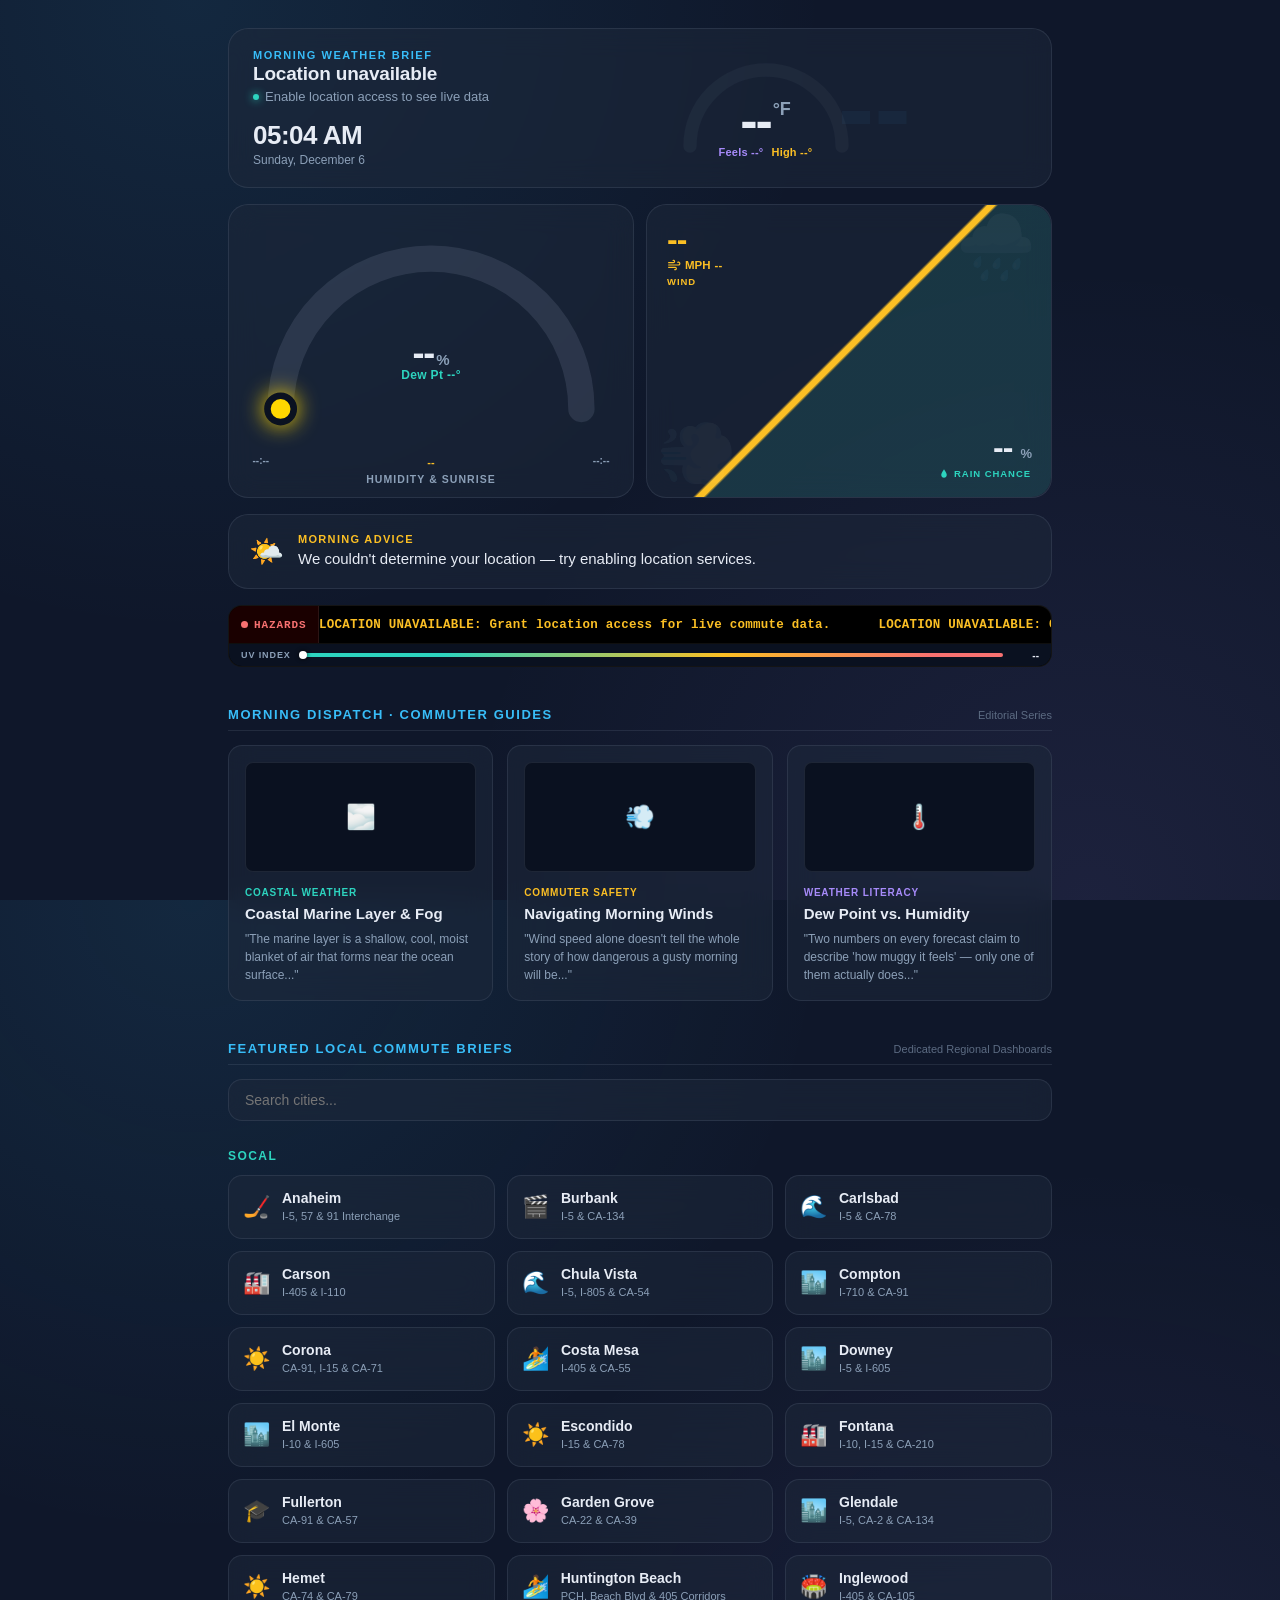
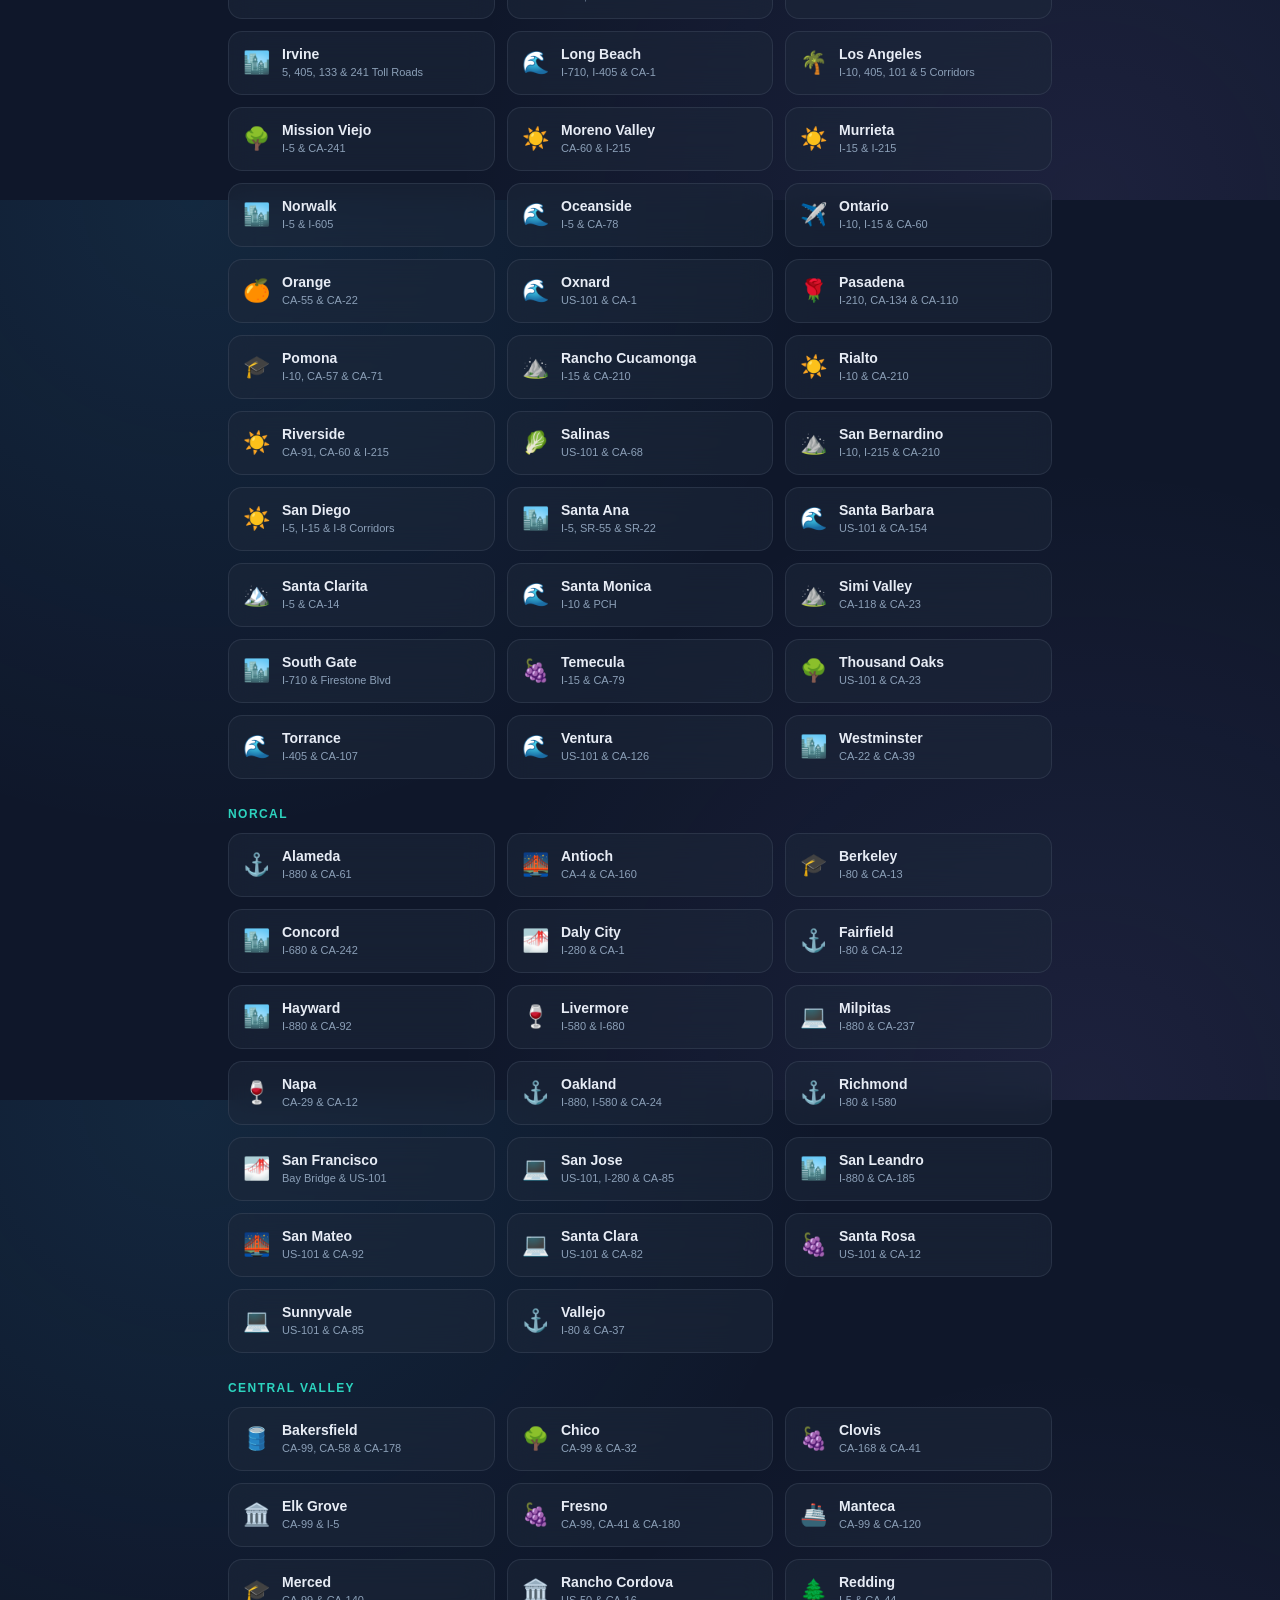
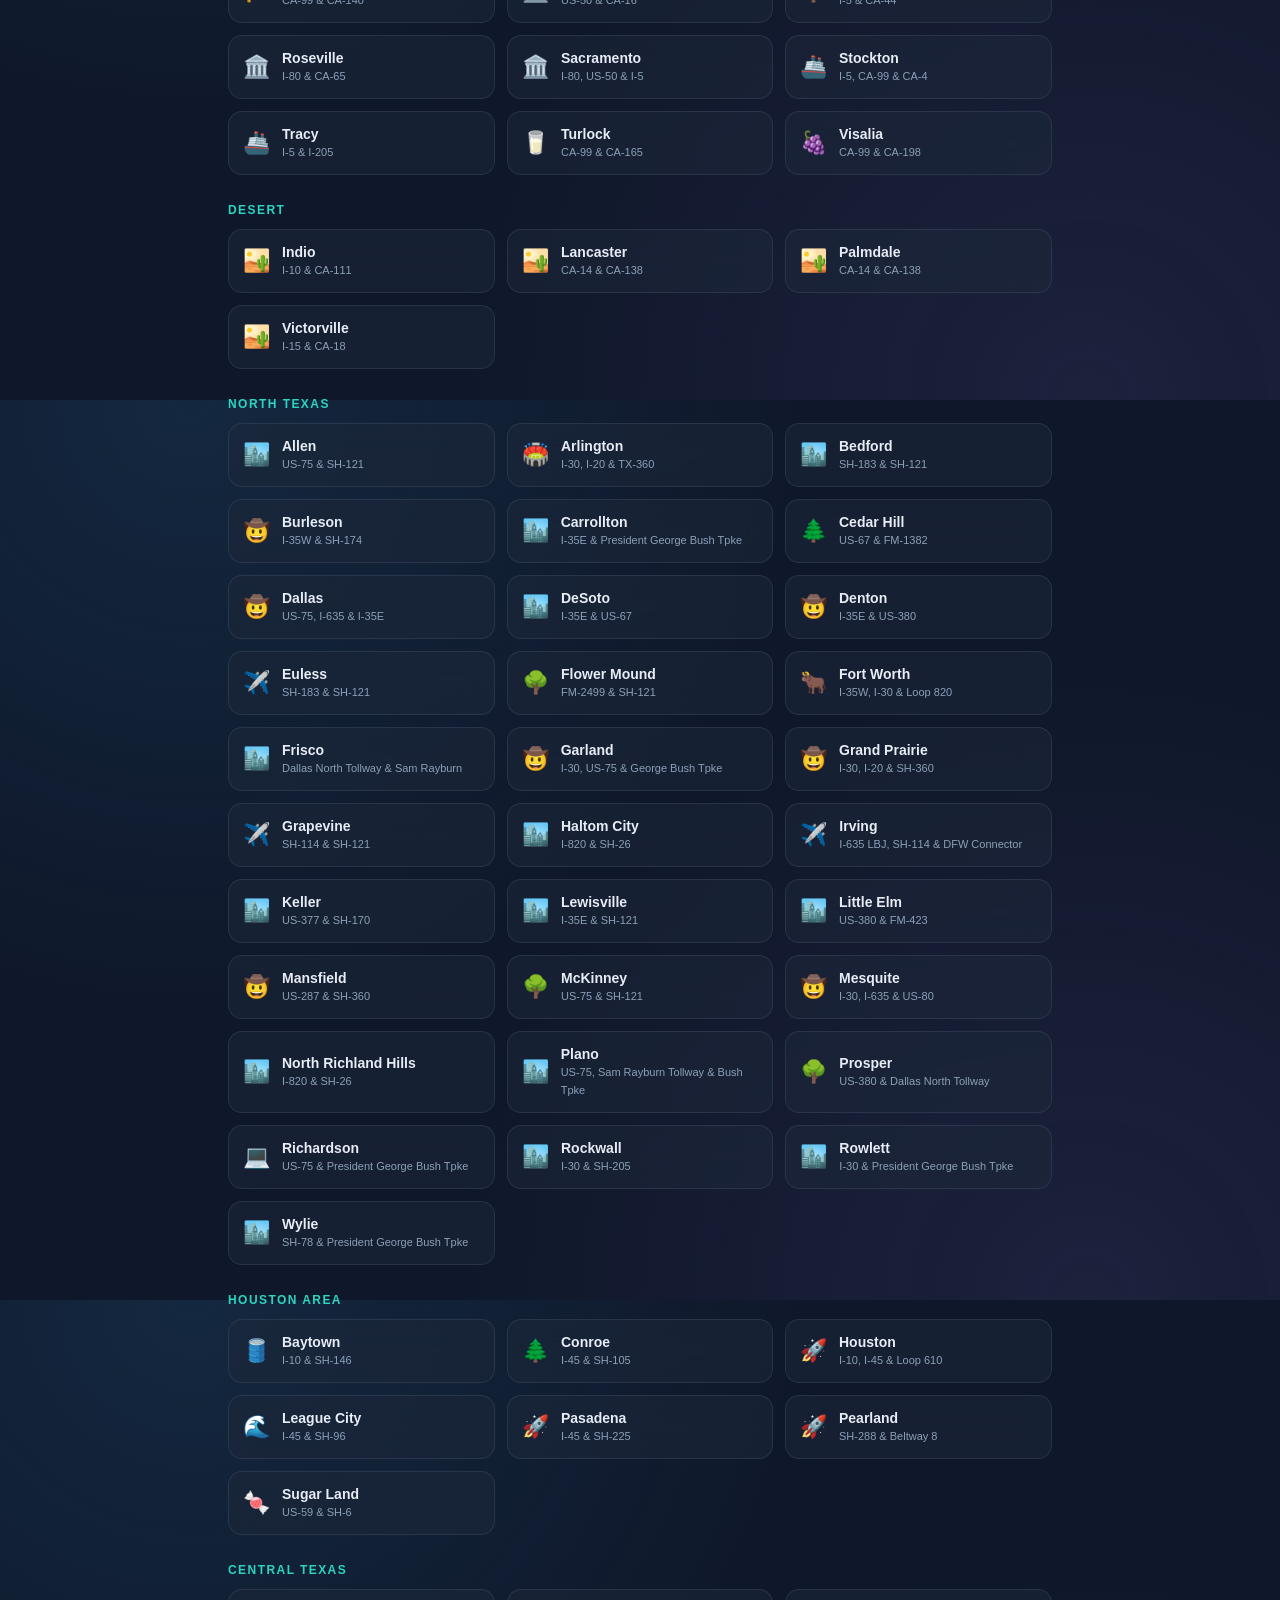
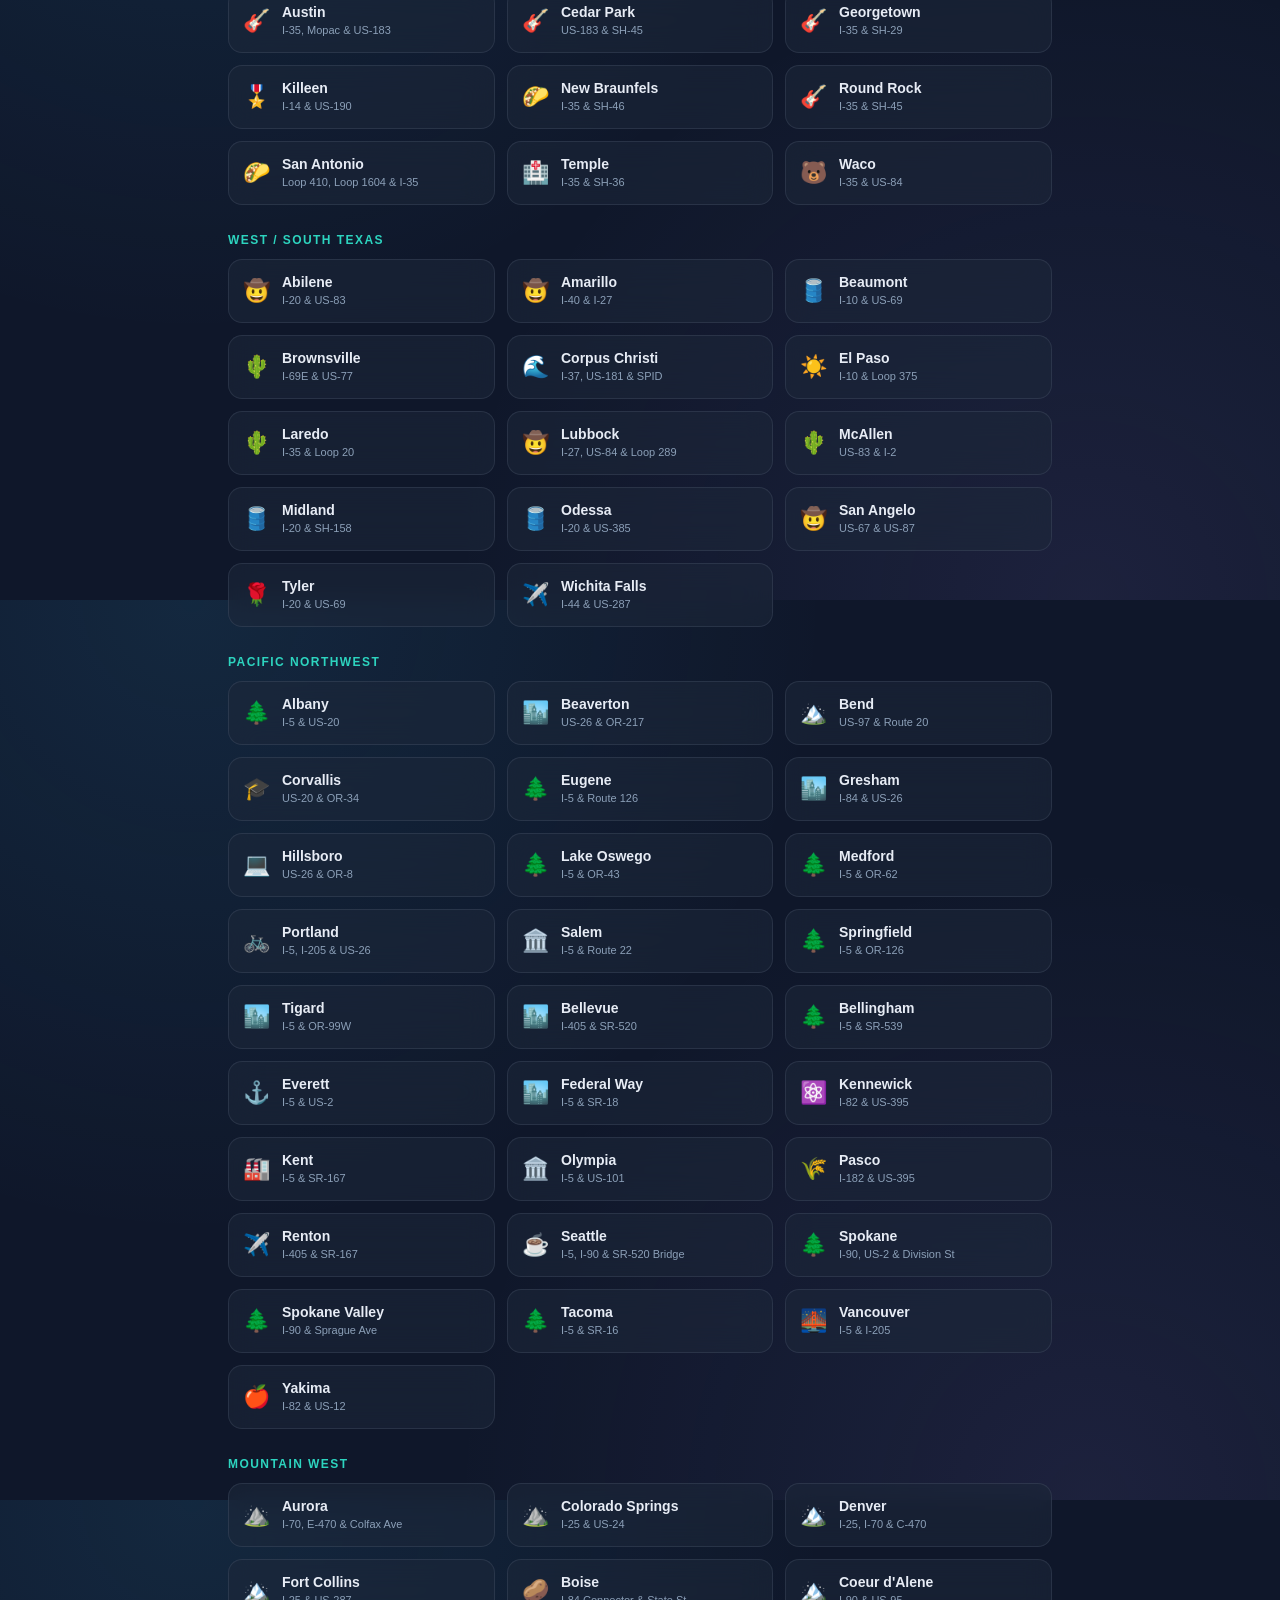
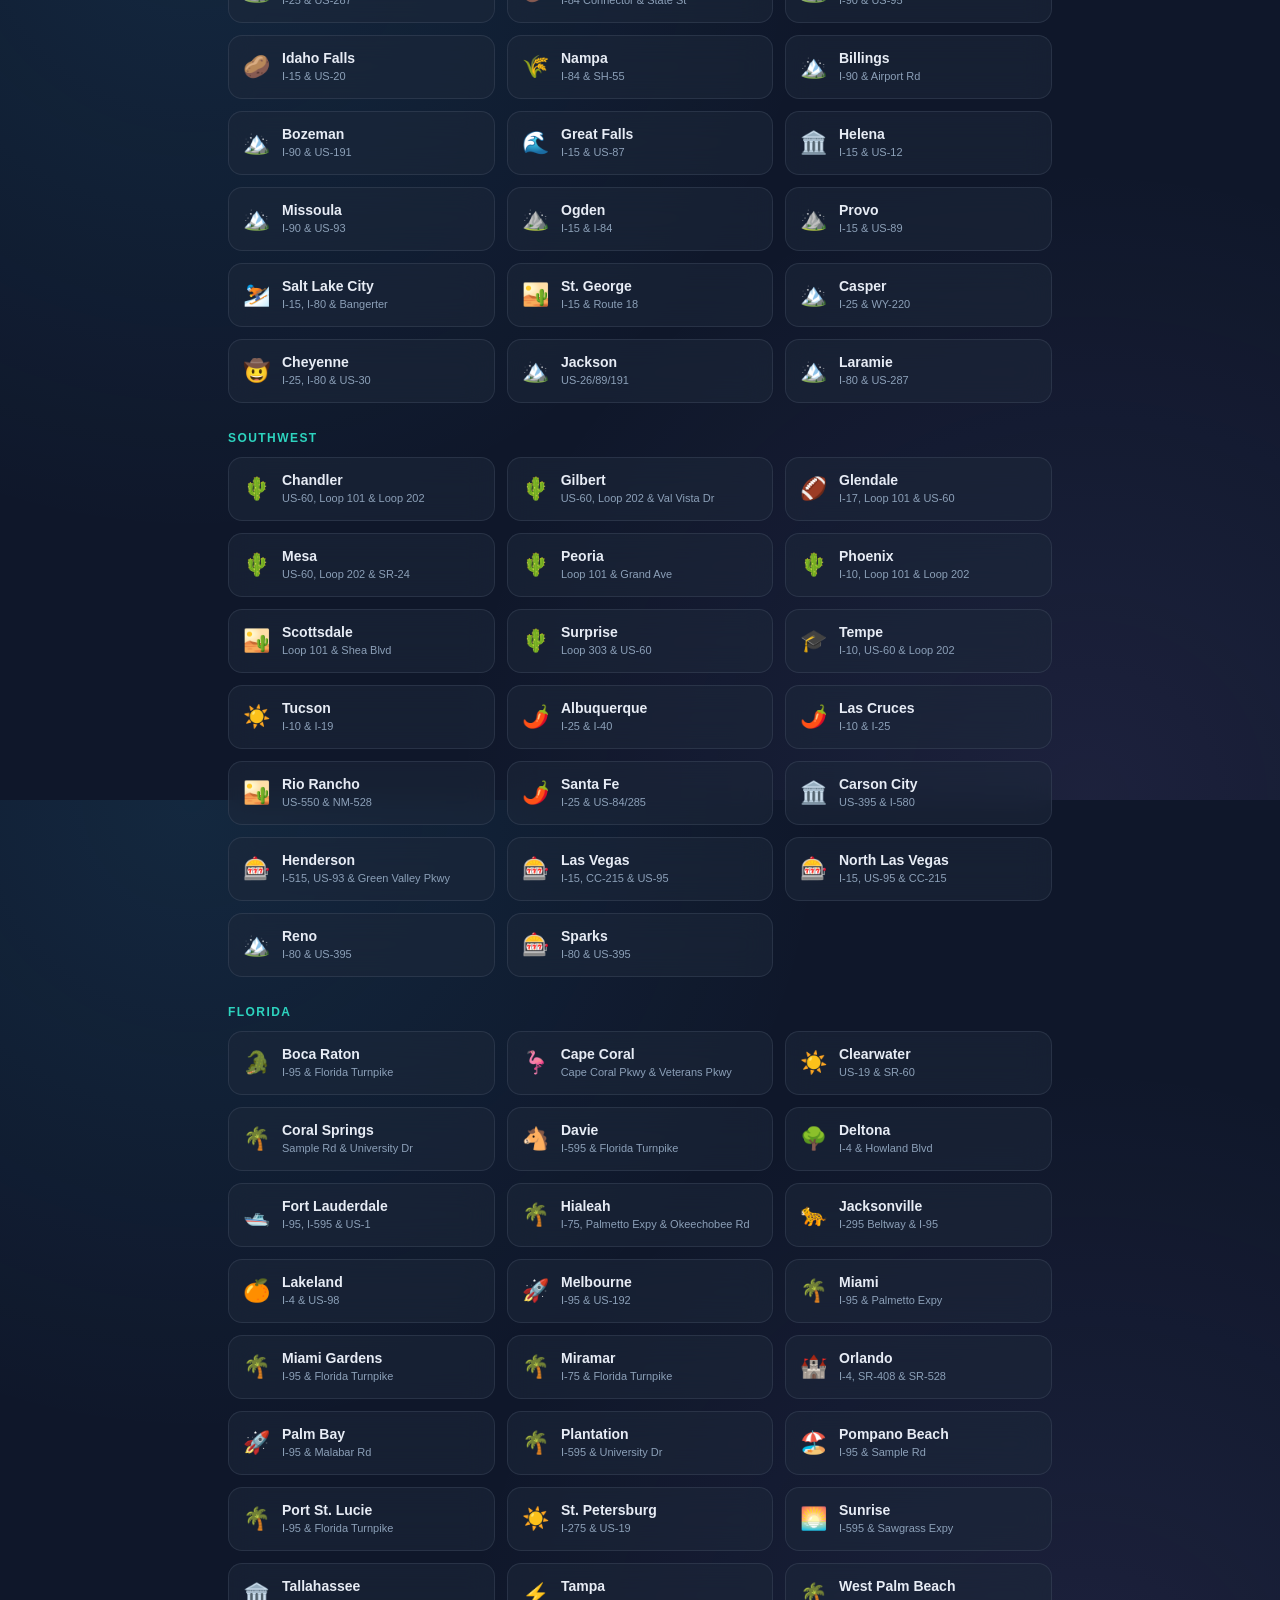
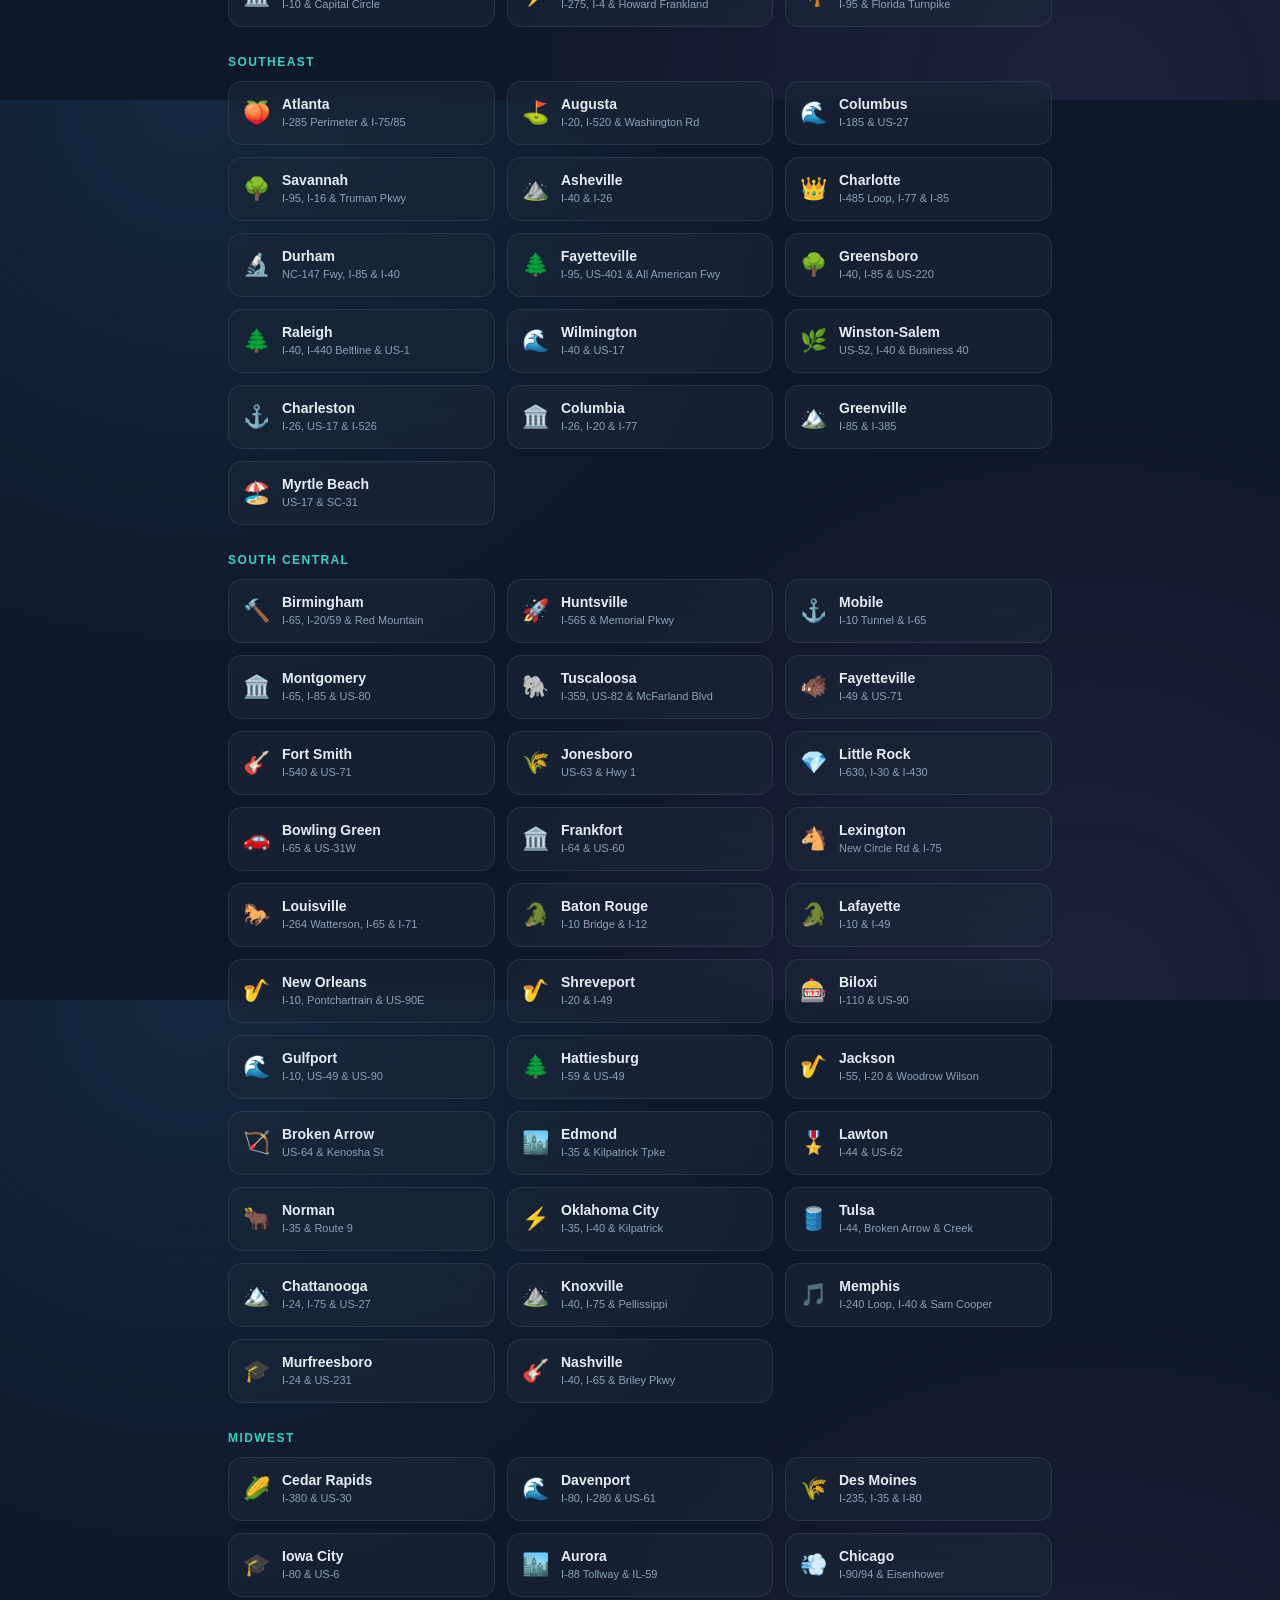
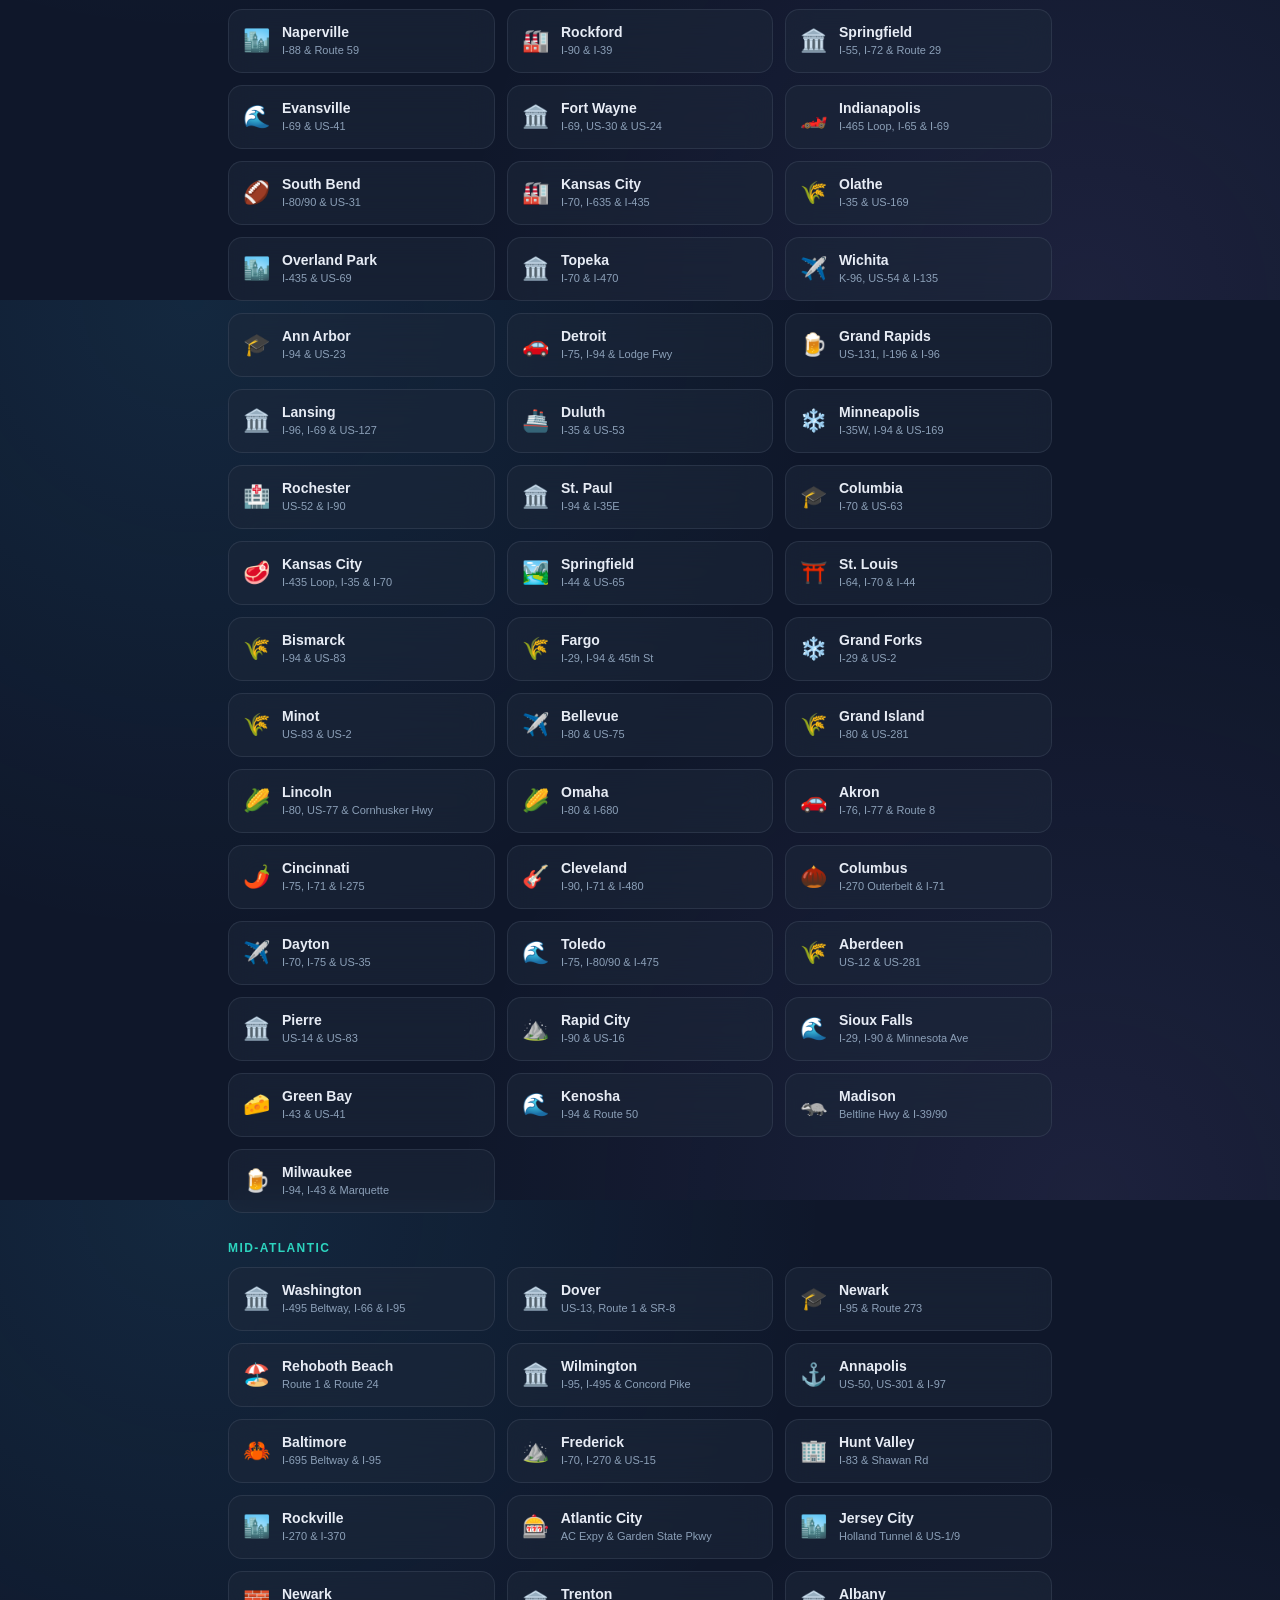
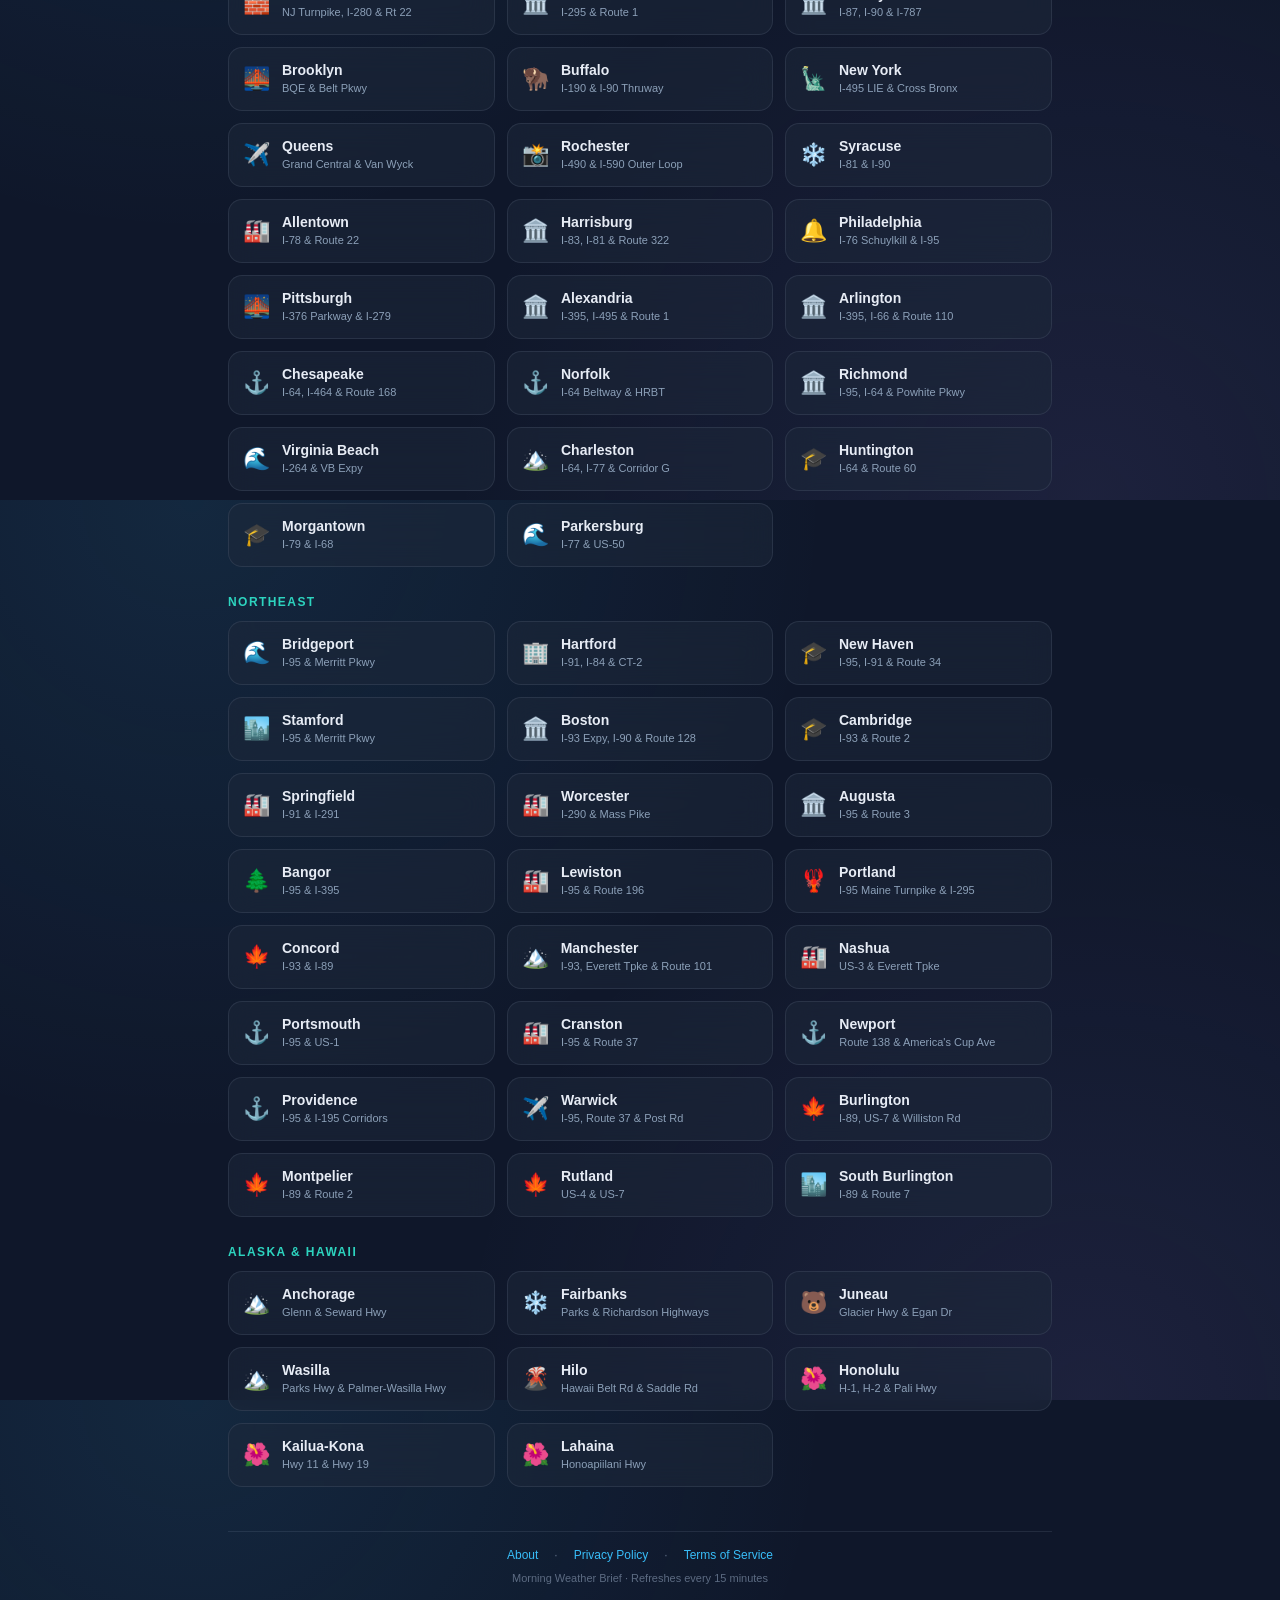
==== commit 9e3fc359: "Update index.html" ====
--- a/index.html
+++ b/index.html
@@ -647,6 +647,9 @@
         </div>
       </div>
     </div>
+    <div id="hourly-carousel" class="hourly-carousel">
+  <!-- JavaScript will inject the T-2 to T+4 timeline here -->
+</div>
   </header>
 
   <section class="gauge-row">
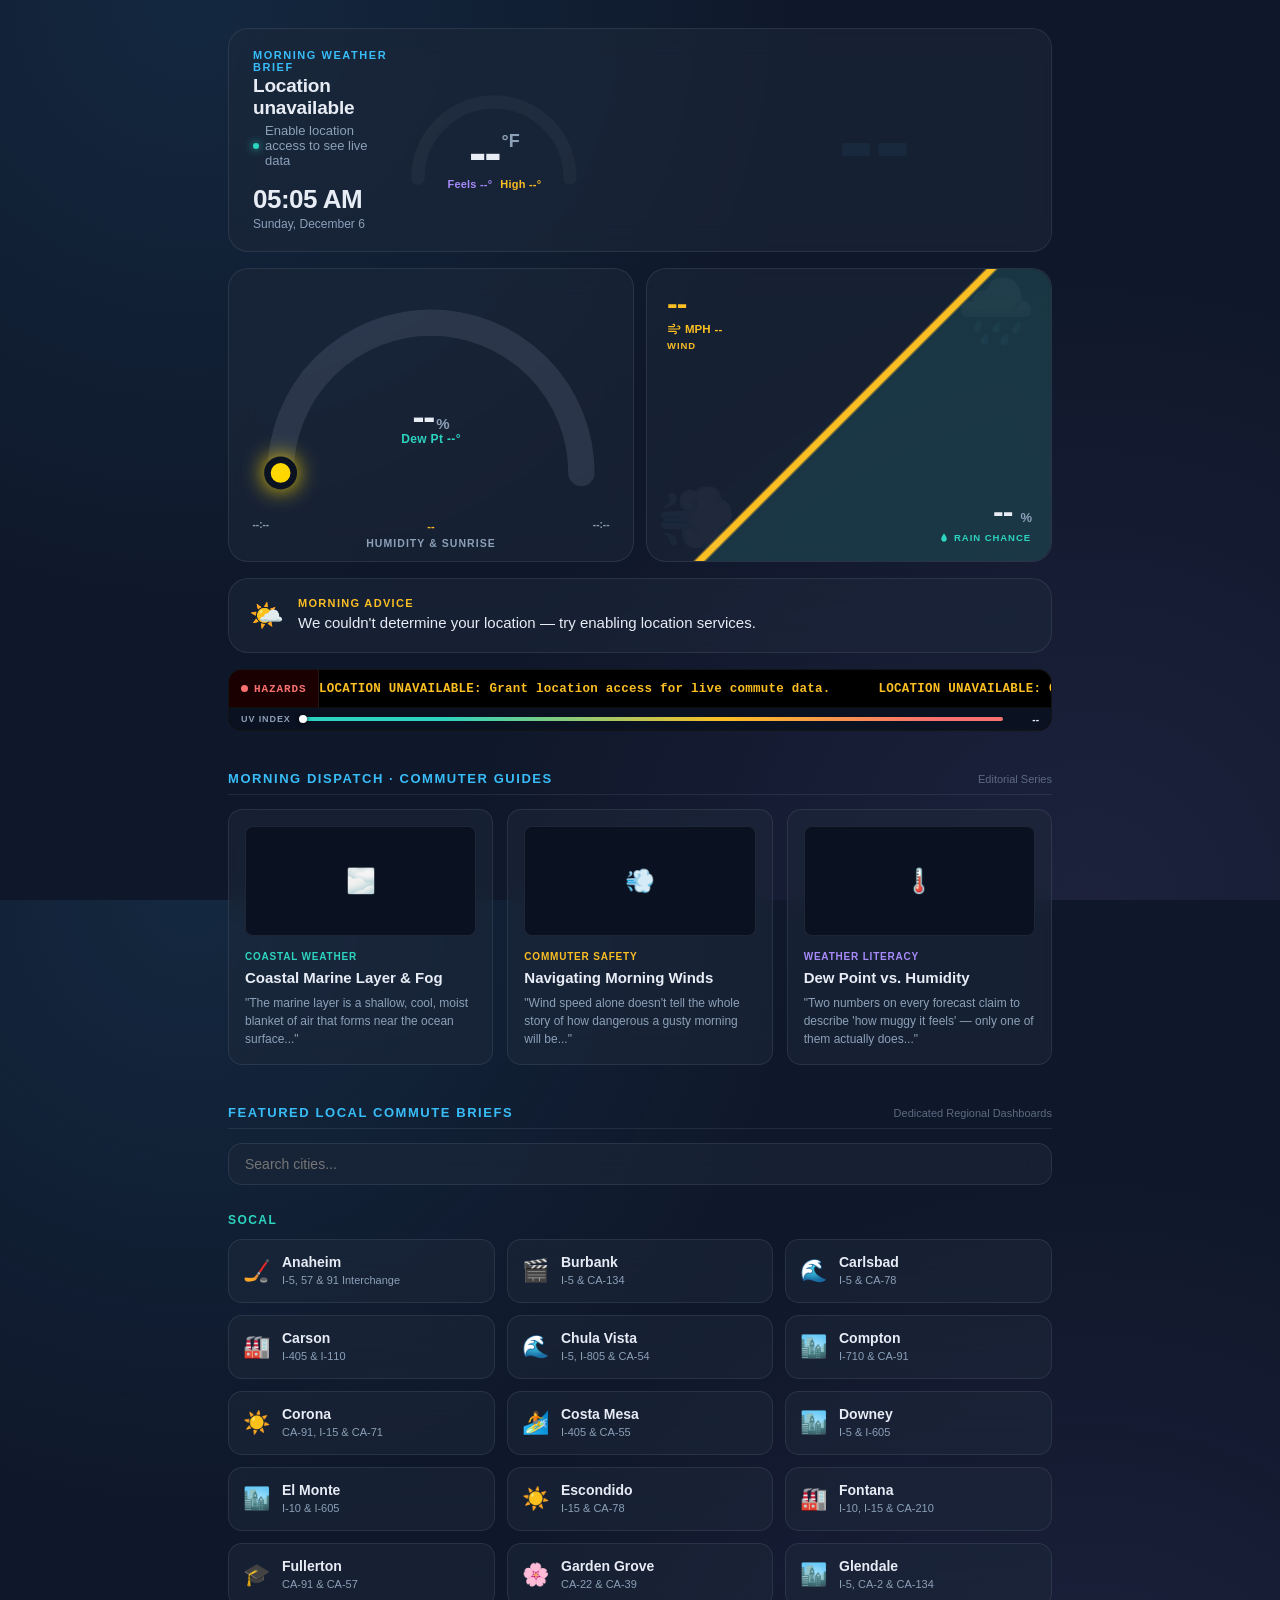
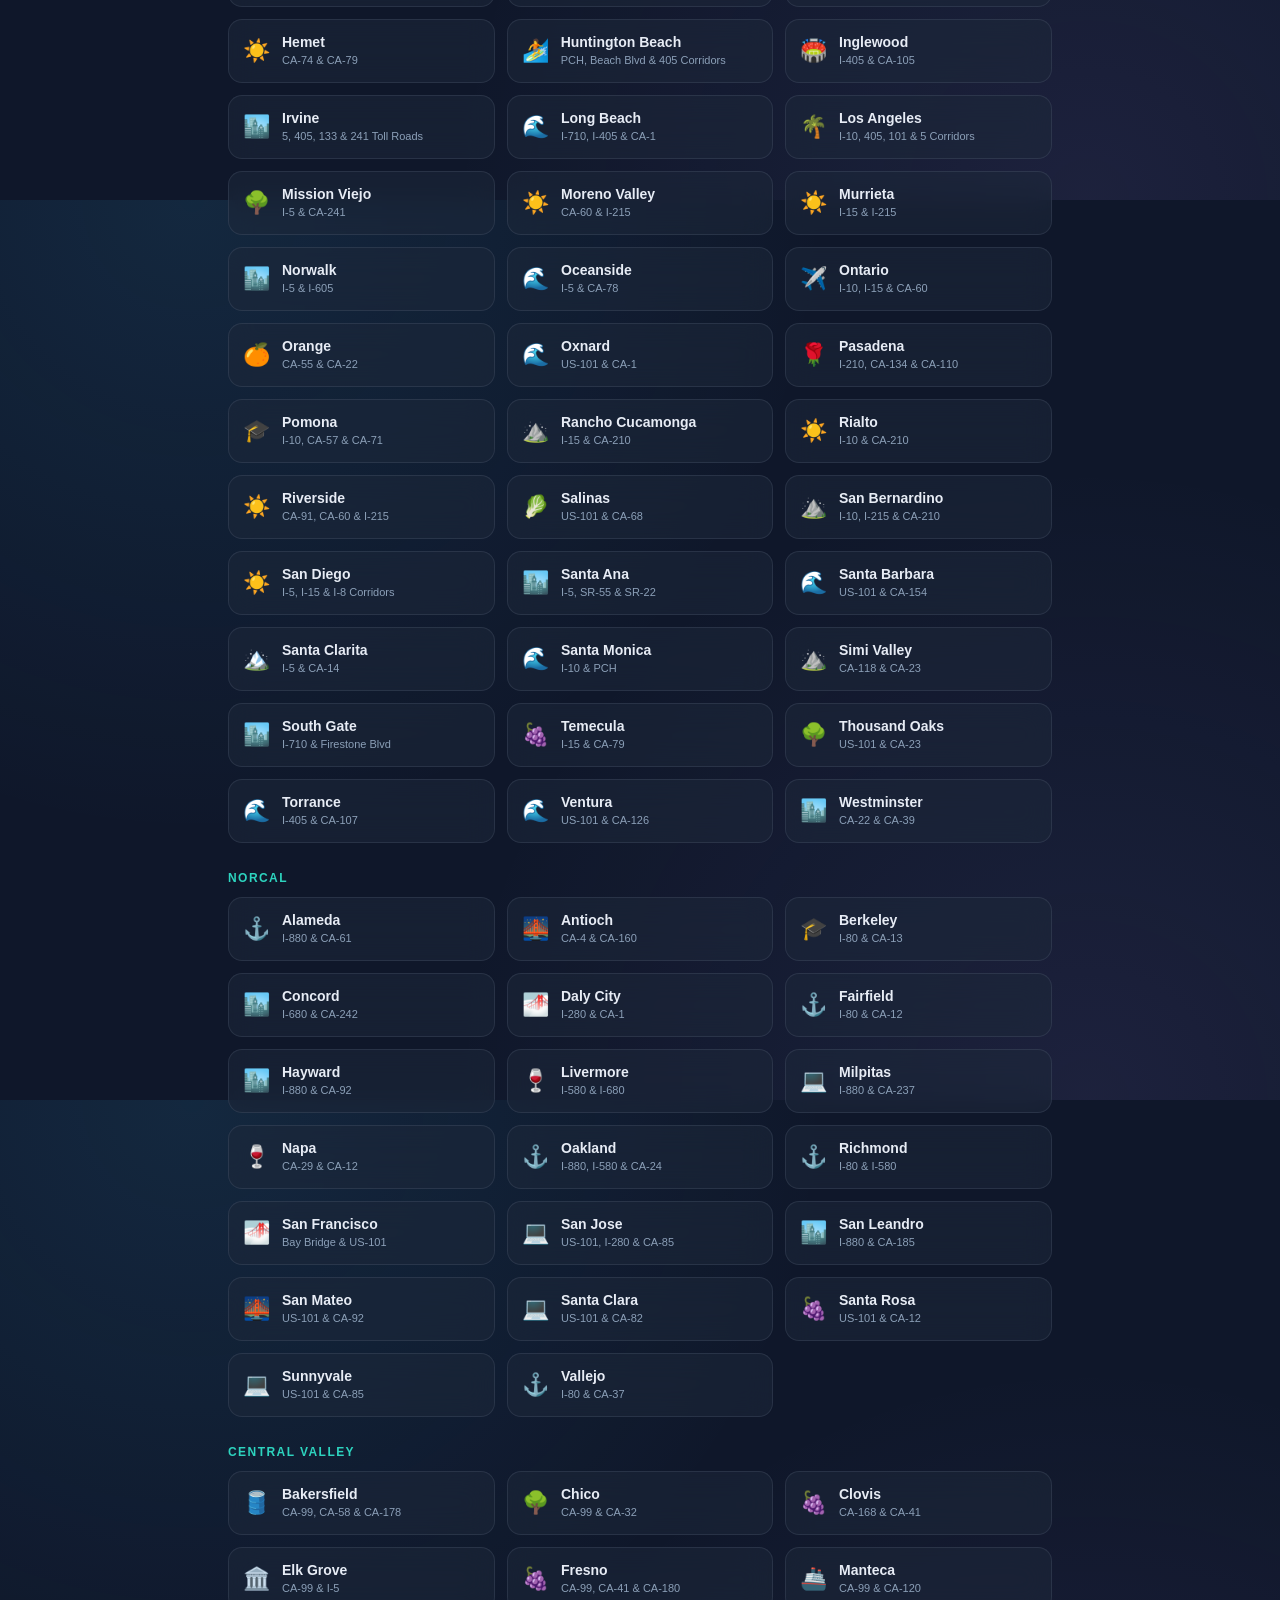
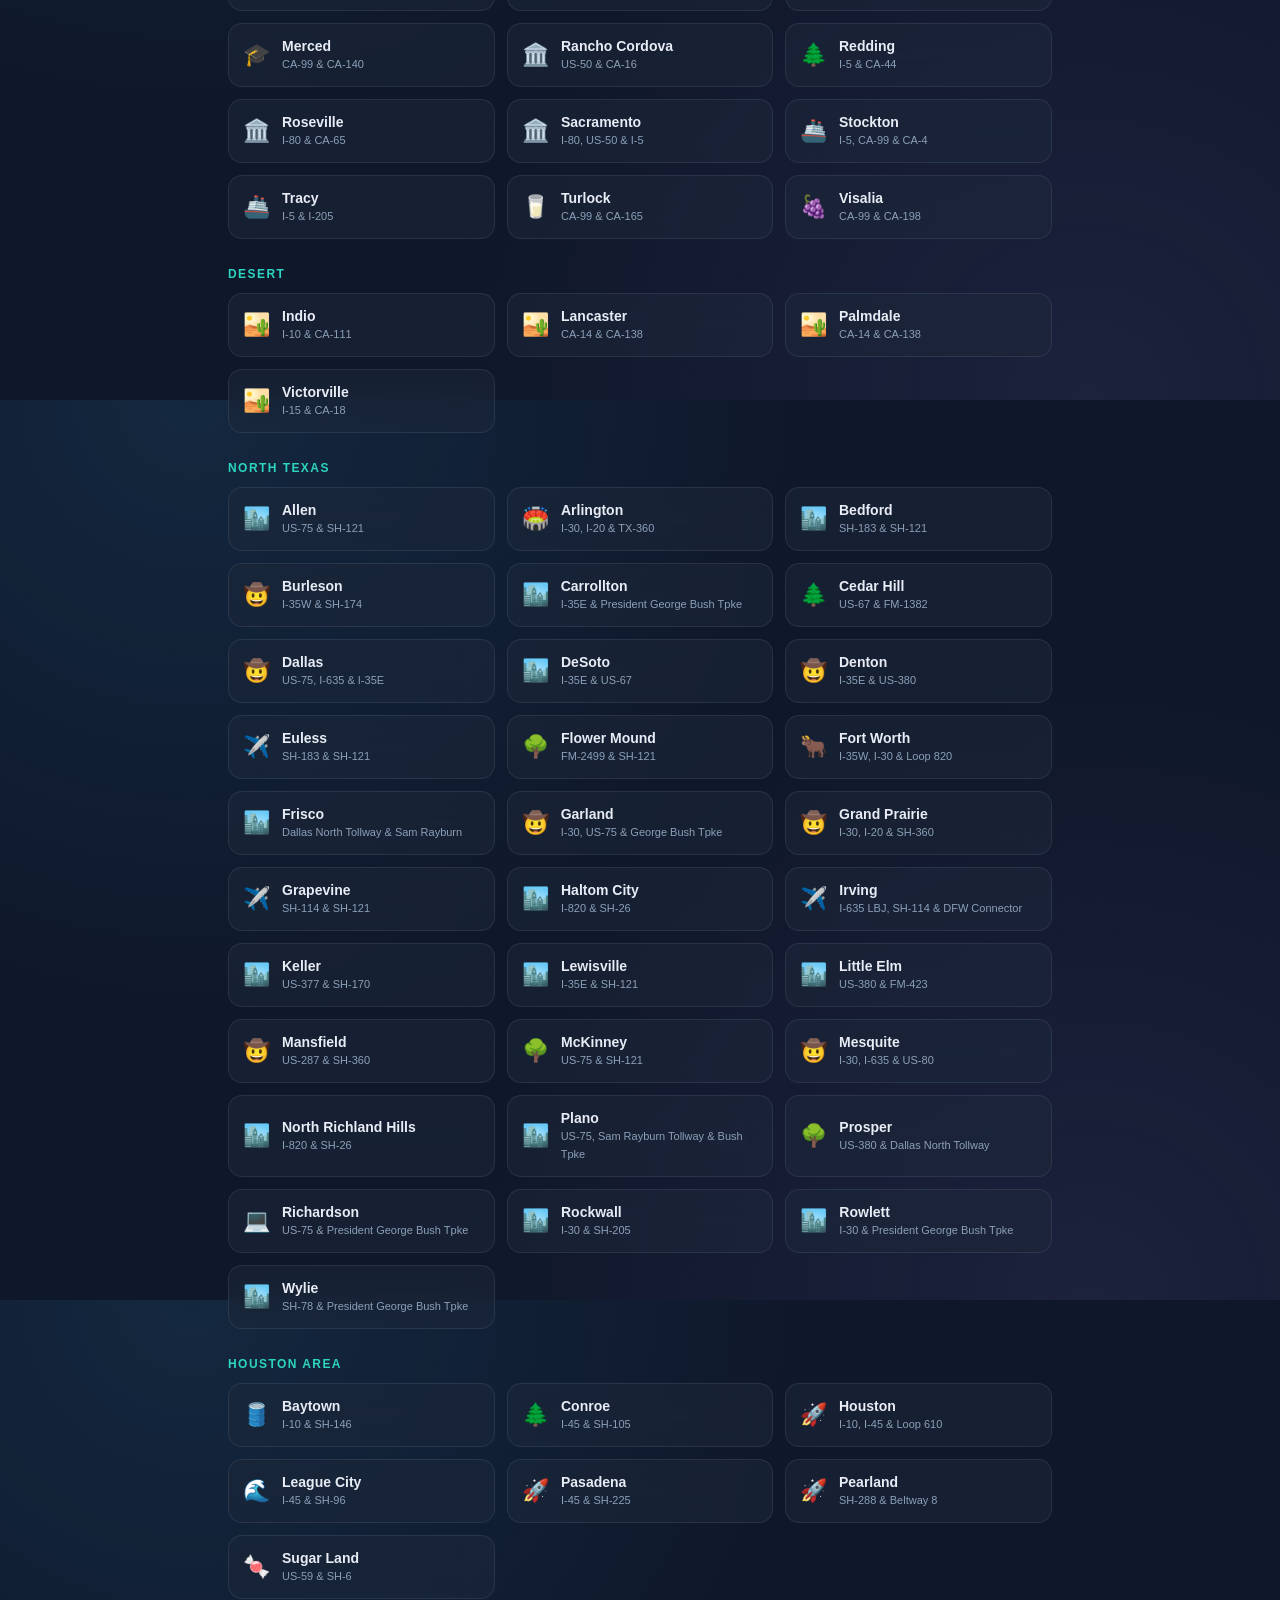
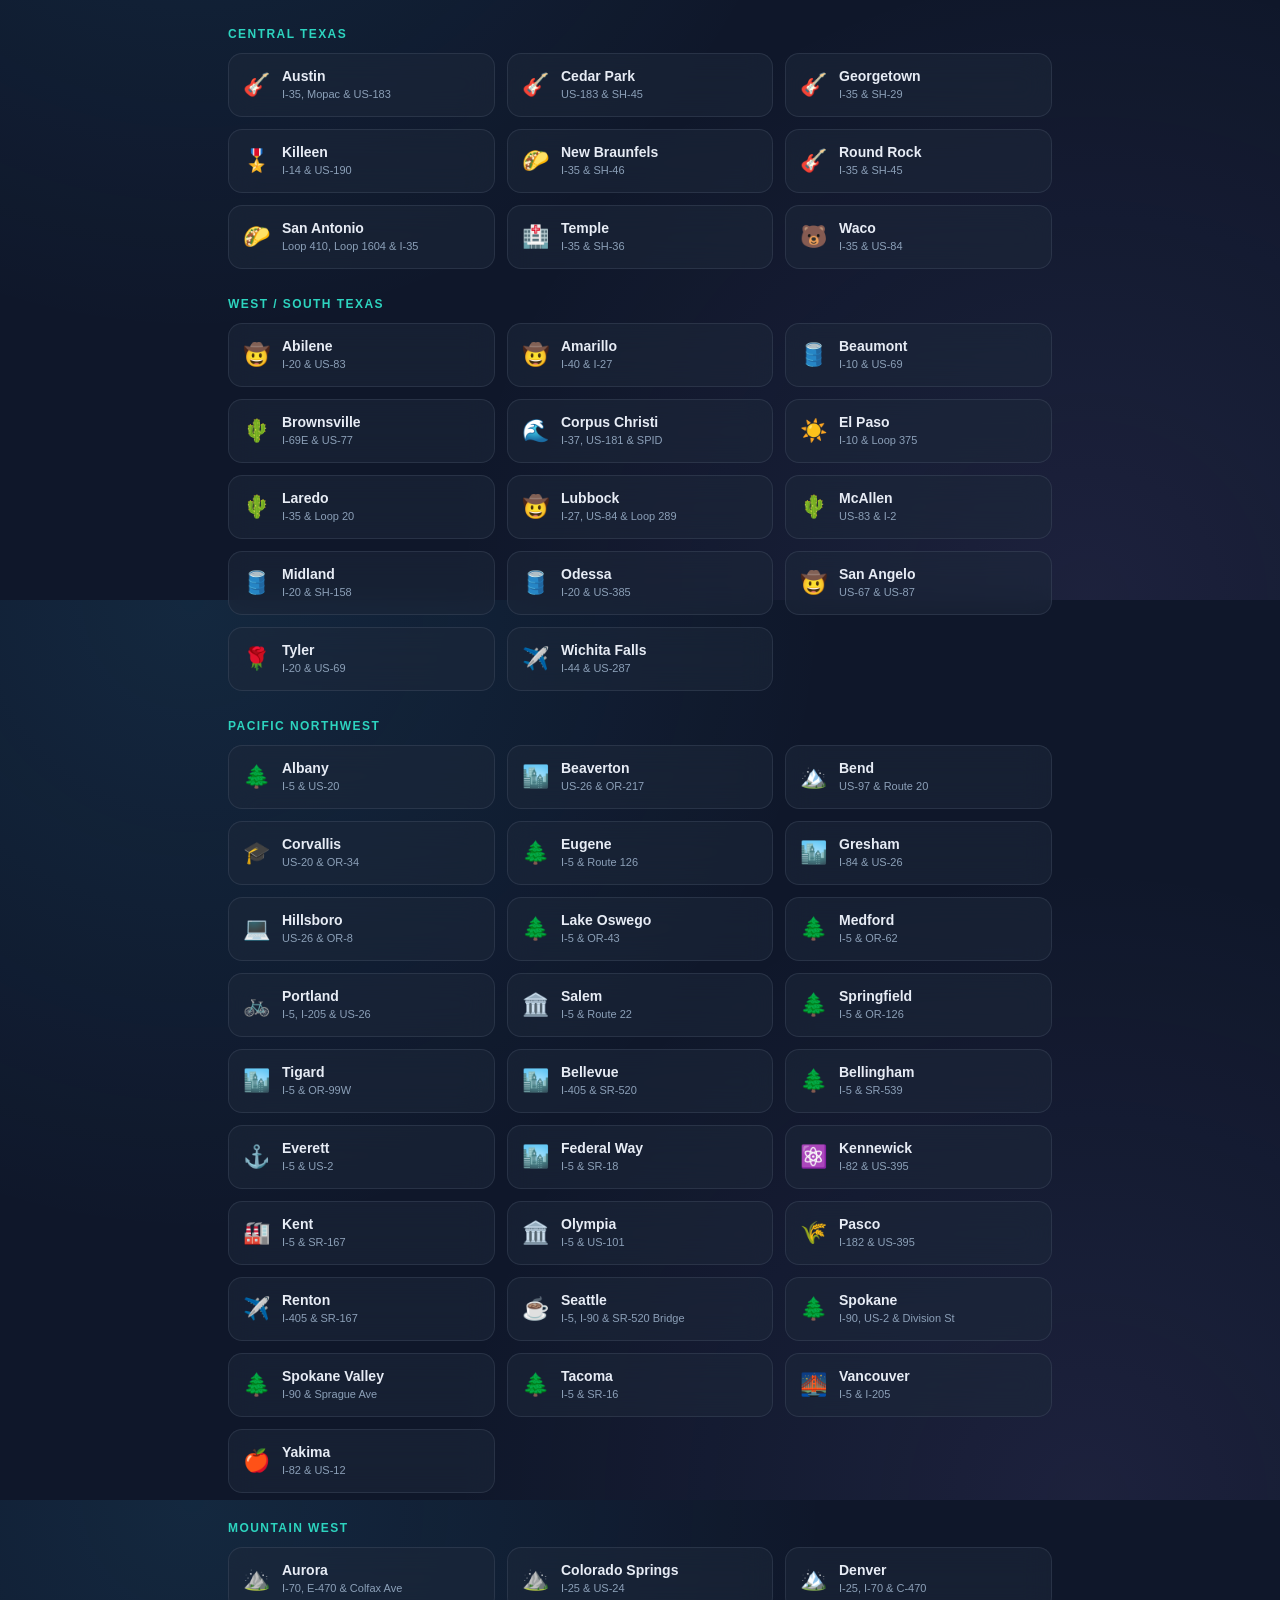
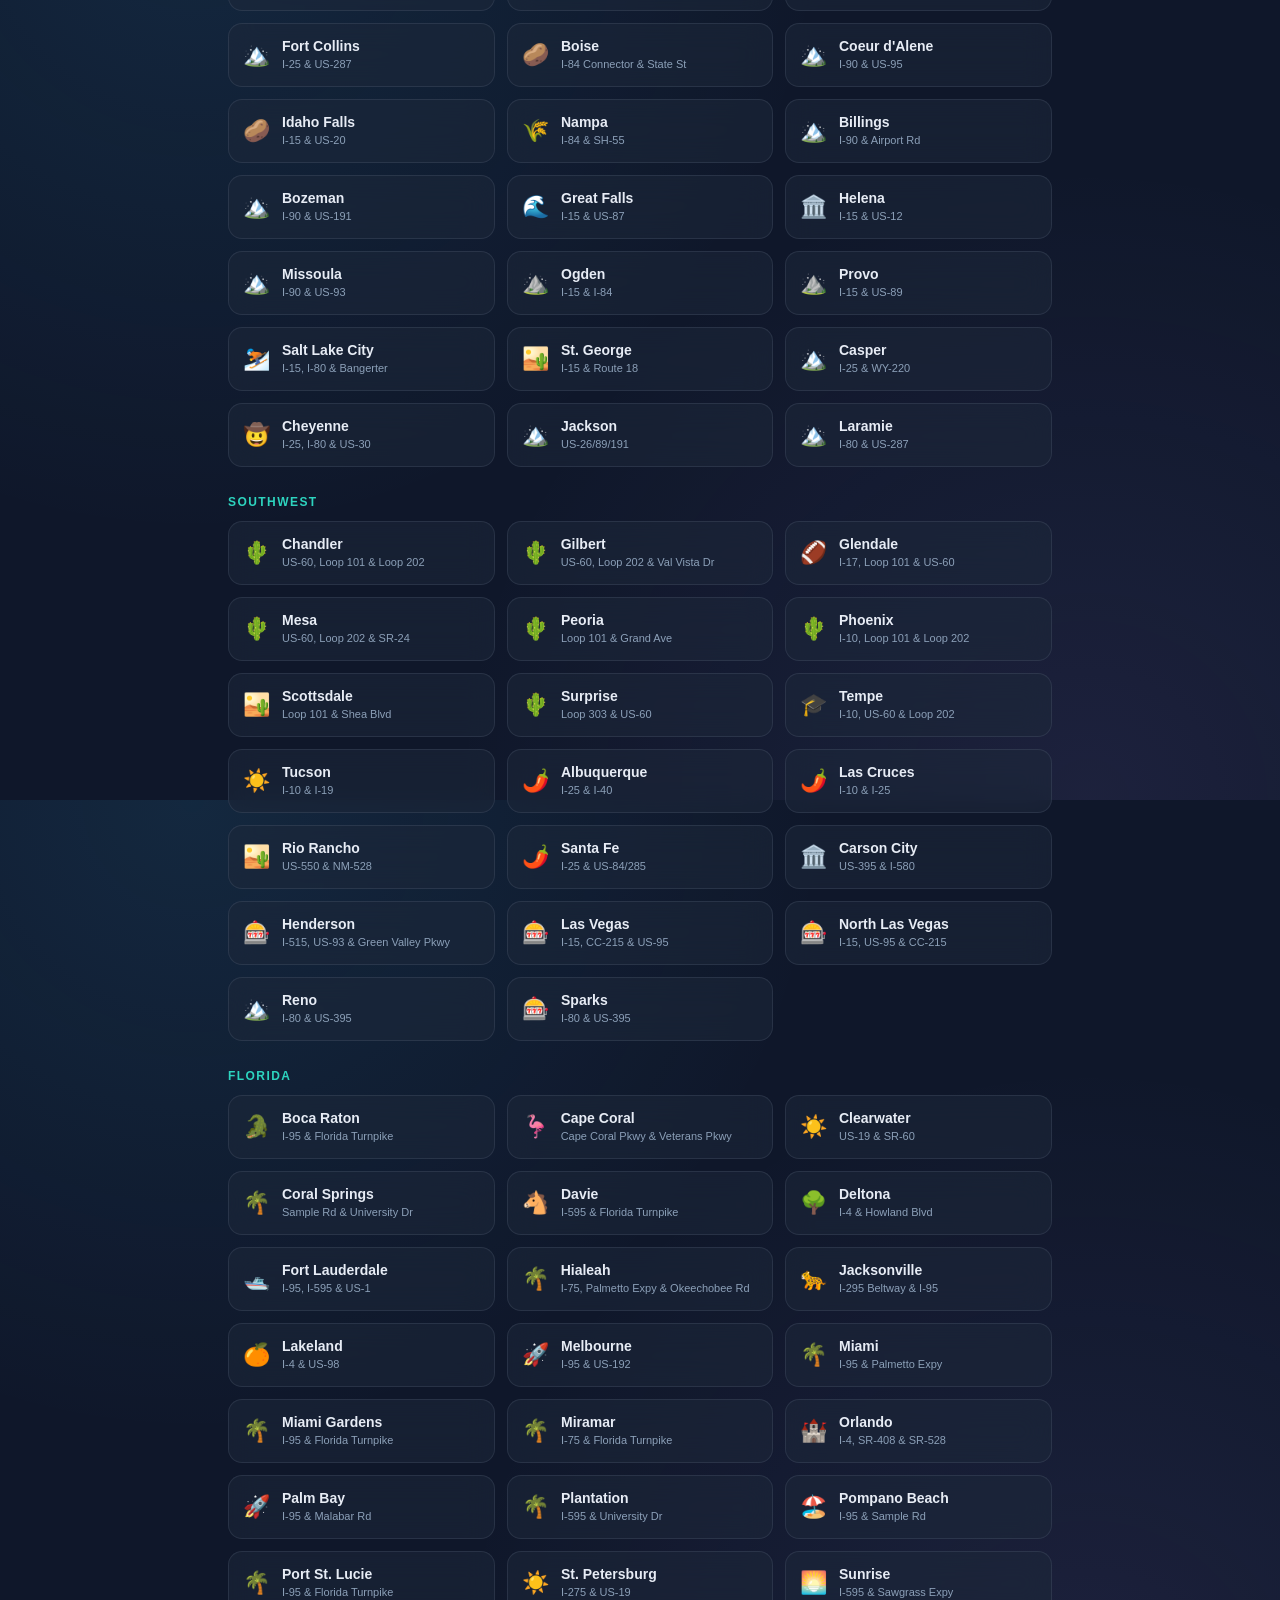
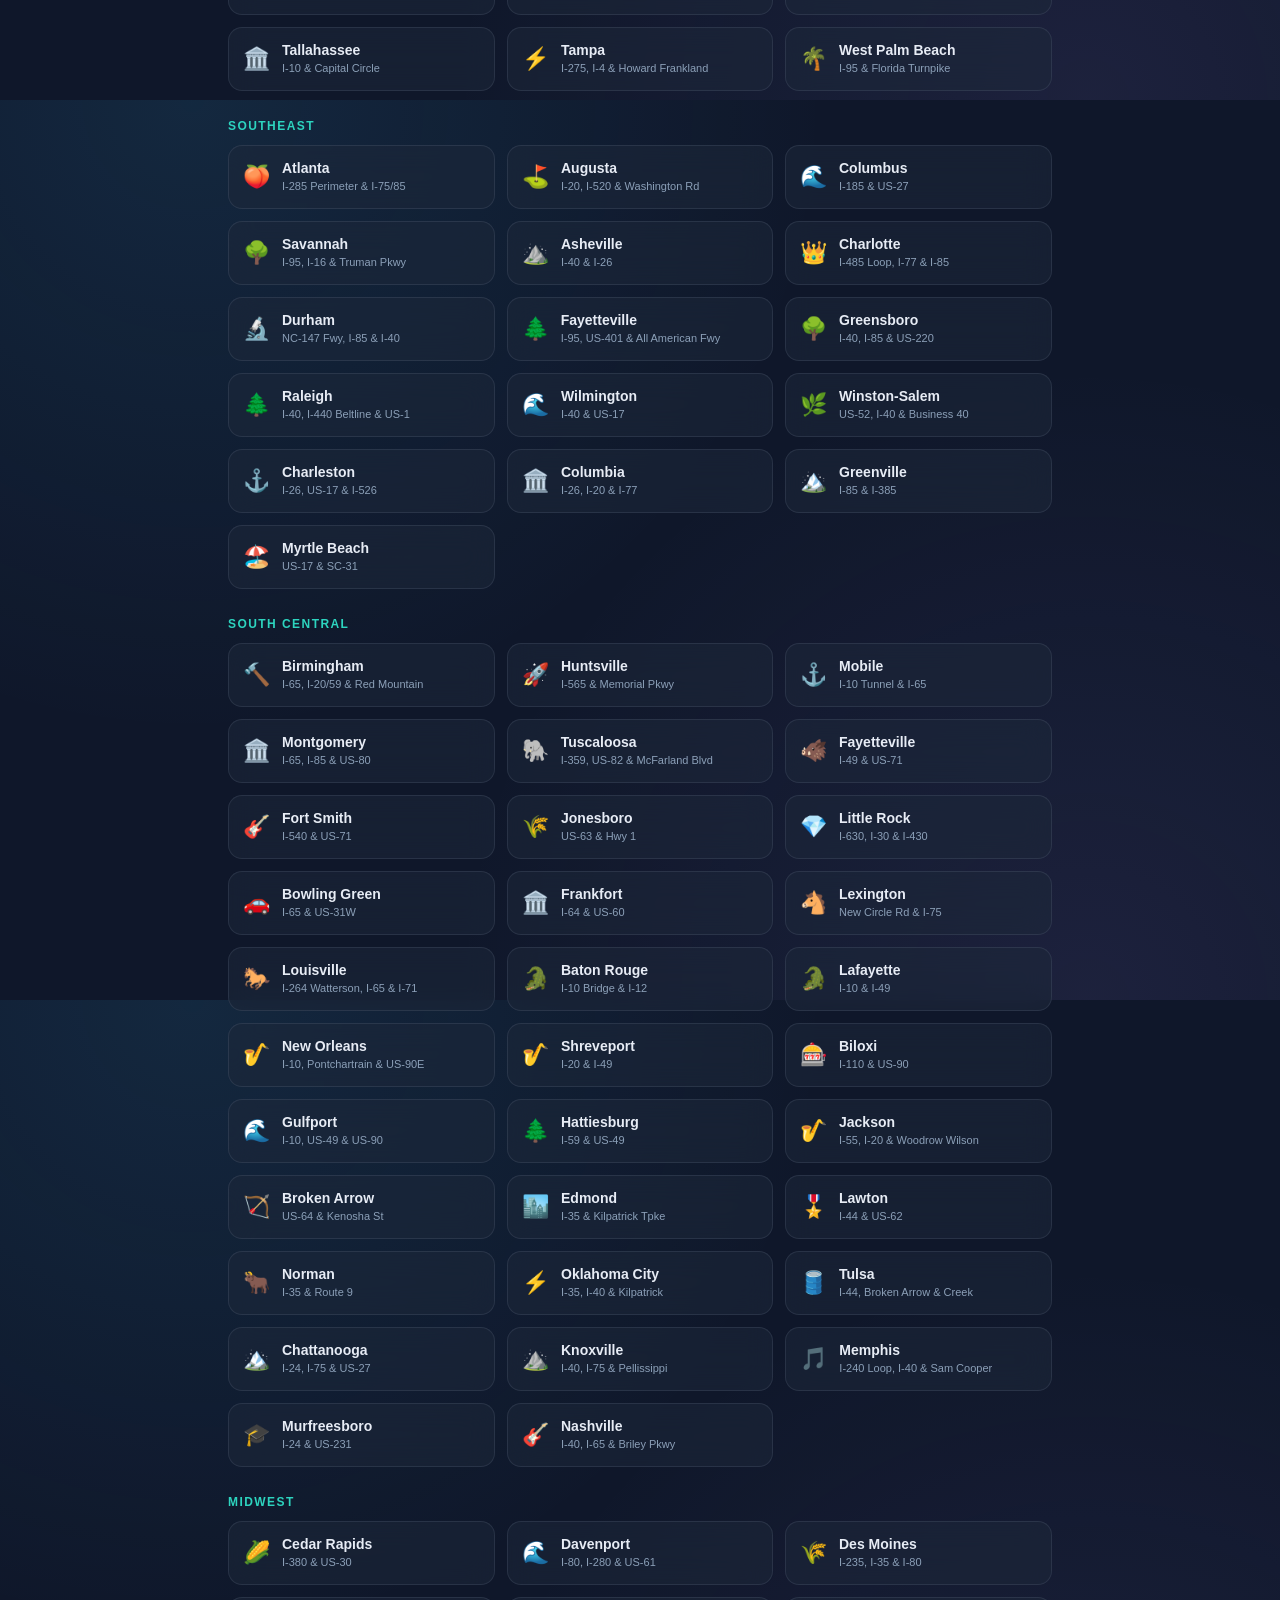
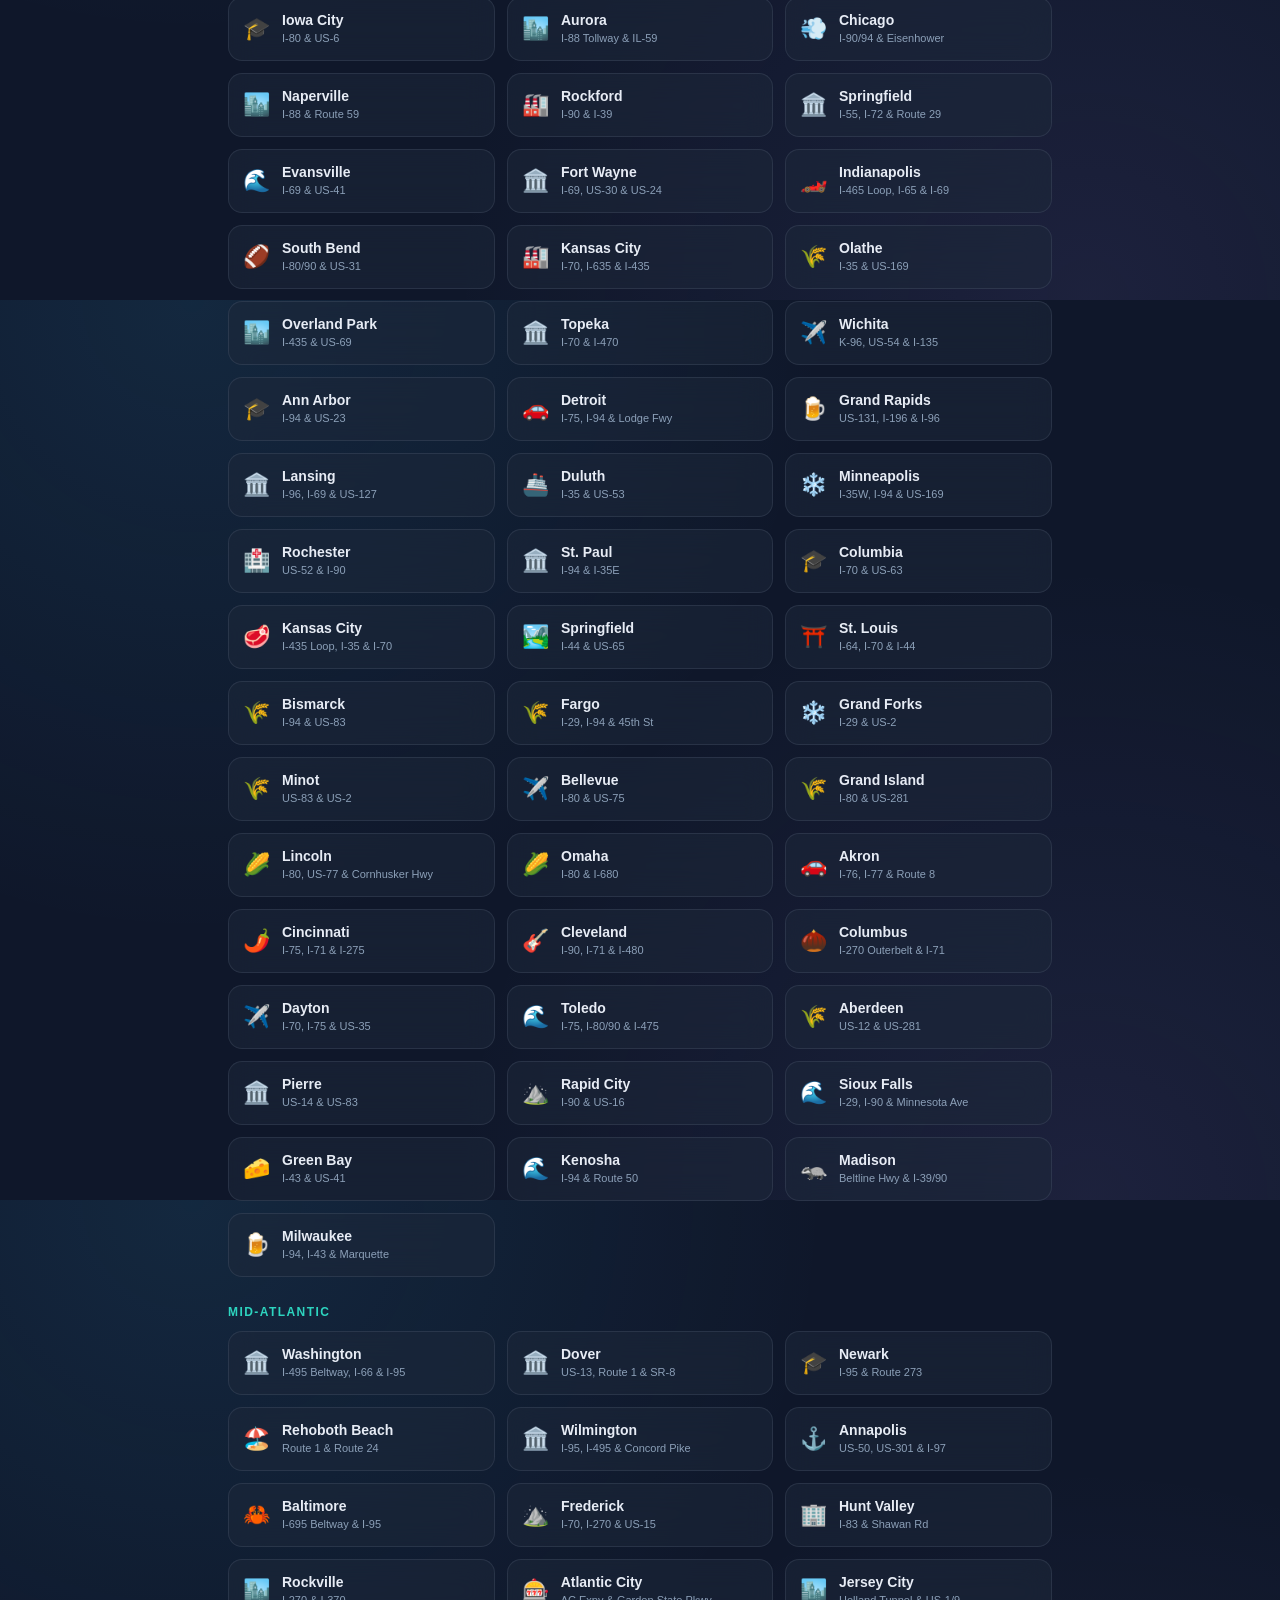
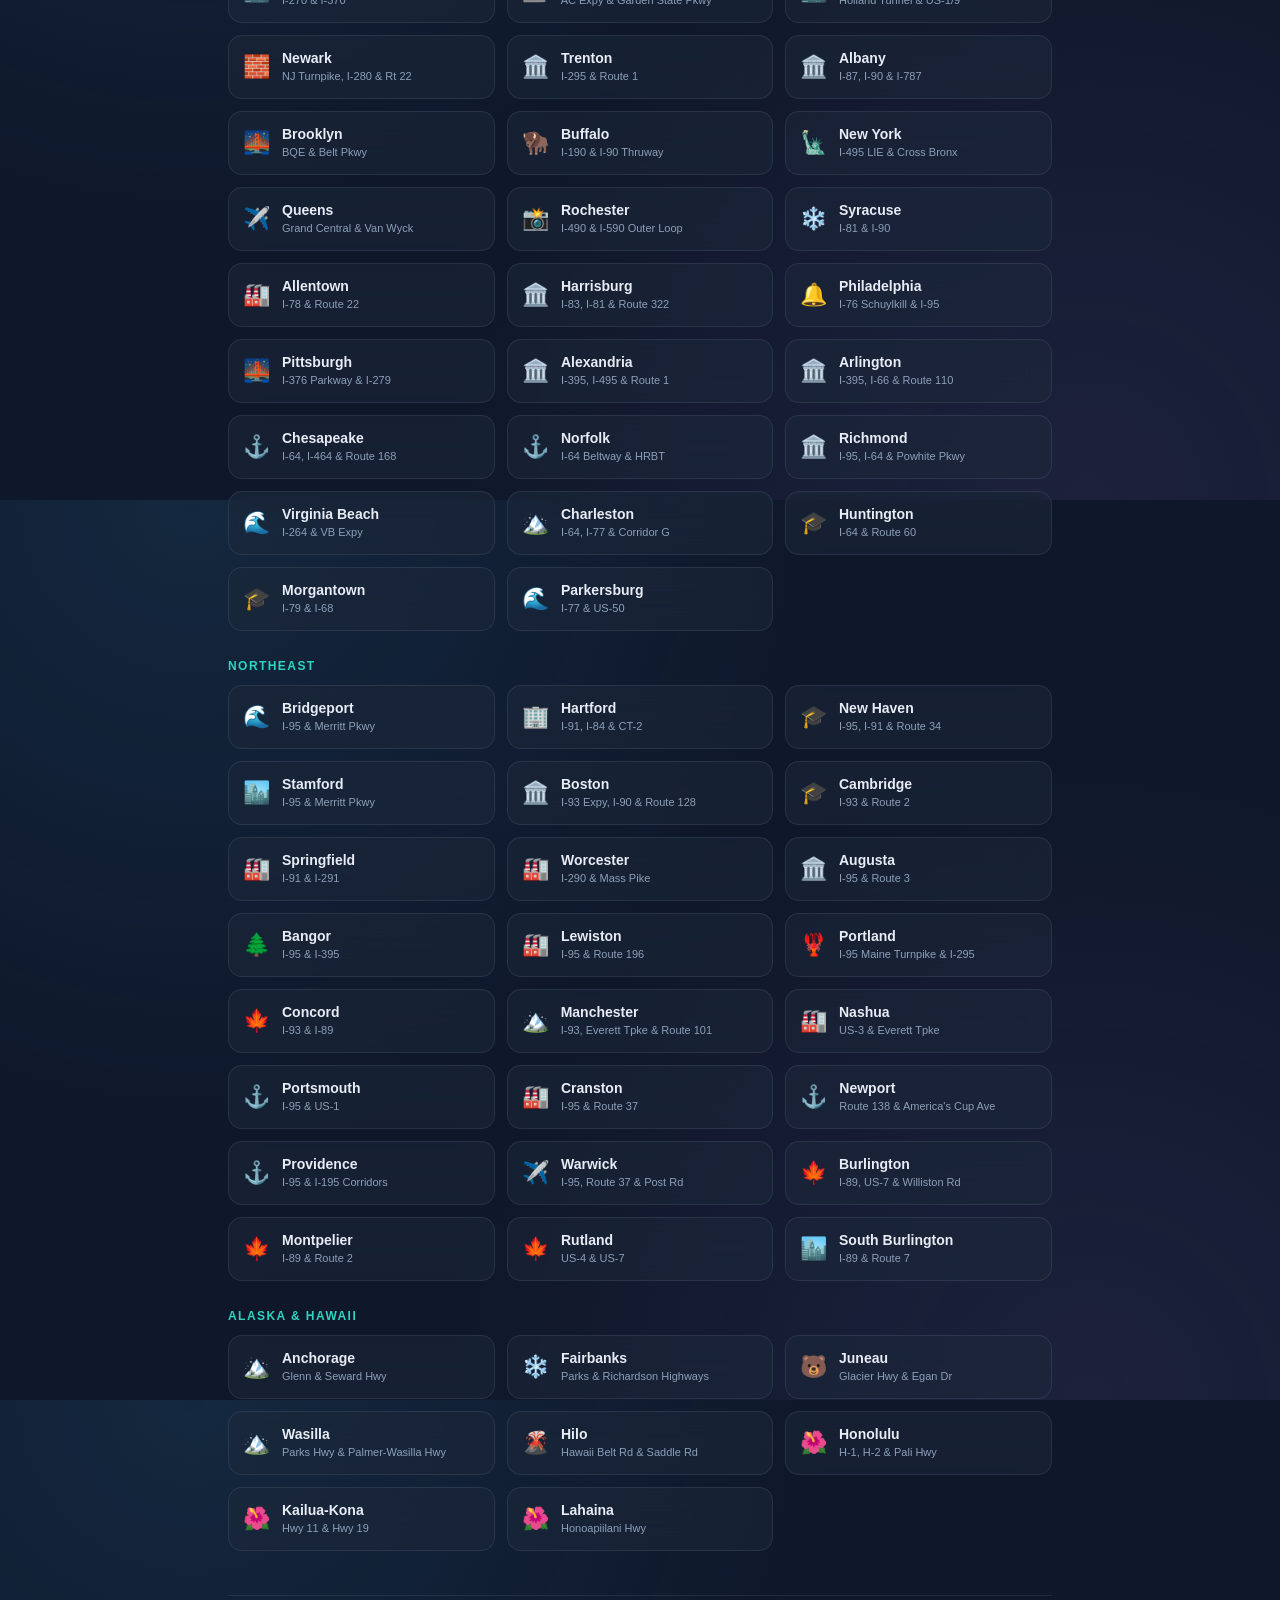
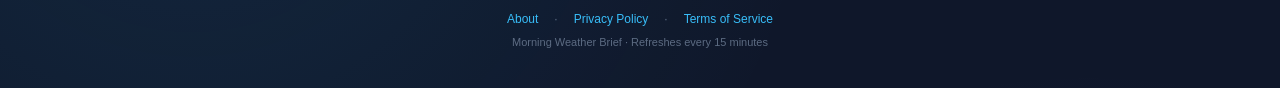
==== commit c311bb66: "Update index.html" ====
--- a/index.html
+++ b/index.html
@@ -605,6 +605,52 @@
     .split-bottom-right { bottom: 18px; right: 20px; }
     .split-val-large, .split-val-small { font-size: 34px; }
   }
+
+  /* ---------- Hourly Carousel (Hero Wave) ---------- */
+.hourly-carousel {
+  display: flex;
+  align-items: flex-end; /* Keeps the bottoms aligned to form a wave */
+  justify-content: center;
+  gap: 24px;
+  width: 100%;
+  padding: 20px 0;
+  overflow: hidden;
+}
+.hourly-item {
+  display: flex;
+  flex-direction: column;
+  align-items: center;
+  transition: all 0.3s ease;
+}
+.hourly-item .temp {
+  font-weight: 800;
+  color: var(--text);
+  line-height: 0.9;
+}
+.hourly-item .time {
+  font-size: 14px;
+  color: var(--muted);
+  text-transform: uppercase;
+  letter-spacing: 0.05em;
+  margin-top: 10px;
+  font-weight: 700;
+  white-space: nowrap;
+}
+
+/* Fading & Scaling exactly like your MS Paint */
+.hourly-item.past, .hourly-item.future-far { 
+  opacity: 0.15; 
+  font-size: 40px; 
+}
+.hourly-item.future-near { 
+  opacity: 0.4; 
+  font-size: 60px; 
+}
+.hourly-item.current {
+  opacity: 1;
+  font-size: 120px; /* Massive white hero temperature */
+  color: #ffffff; 
+}
 
   a{color:var(--cyan);}
   :focus-visible{outline:2px solid var(--cyan);outline-offset:2px;}
@@ -1114,6 +1160,33 @@
     var pad = function(n){ return String(n).padStart(2,"0"); };
     var currentIsoHour = now.getFullYear() + "-" + pad(now.getMonth()+1) + "-" + pad(now.getDate()) + "T" + pad(now.getHours()) + ":00";
     var hIdx = findCurrentHourIndex(hourly, currentIsoHour);
+    // --- Hourly Carousel (T-2 to T+4) ---
+var carouselEl = document.getElementById("hourly-carousel");
+if (carouselEl && hourly && hourly.time) {
+  var carouselHTML = "";
+  // Loop from 2 hours ago to 4 hours ahead
+  for (var i = hIdx - 2; i <= hIdx + 4; i++) {
+    if (i < 0 || i >= hourly.time.length) continue; // Skip if out of bounds
+
+    // Format time (e.g., "7 AM")
+    var dateObj = new Date(hourly.time[i]);
+    var timeStr = dateObj.toLocaleTimeString([], {hour: 'numeric'});
+    var hrTemp = Math.round(hourly.temperature_2m[i]);
+    
+    // Assign sizing classes based on distance from current time
+    var stateClass = "future-far";
+    if (i < hIdx) stateClass = "past";
+    else if (i === hIdx) stateClass = "current";
+    else if (i <= hIdx + 2) stateClass = "future-near";
+
+    // Build the tile
+    carouselHTML += '<div class="hourly-item ' + stateClass + '">' +
+                      '<div class="time">' + (i === hIdx ? 'NOW' : timeStr) + '</div>' +
+                      '<div class="temp">' + hrTemp + '°</div>' +
+                    '</div>';
+  }
+  carouselEl.innerHTML = carouselHTML;
+}
 
     var temp = current.temperature_2m !== undefined ? current.temperature_2m : 0;
     var feels = current.apparent_temperature !== undefined ? current.apparent_temperature : temp;
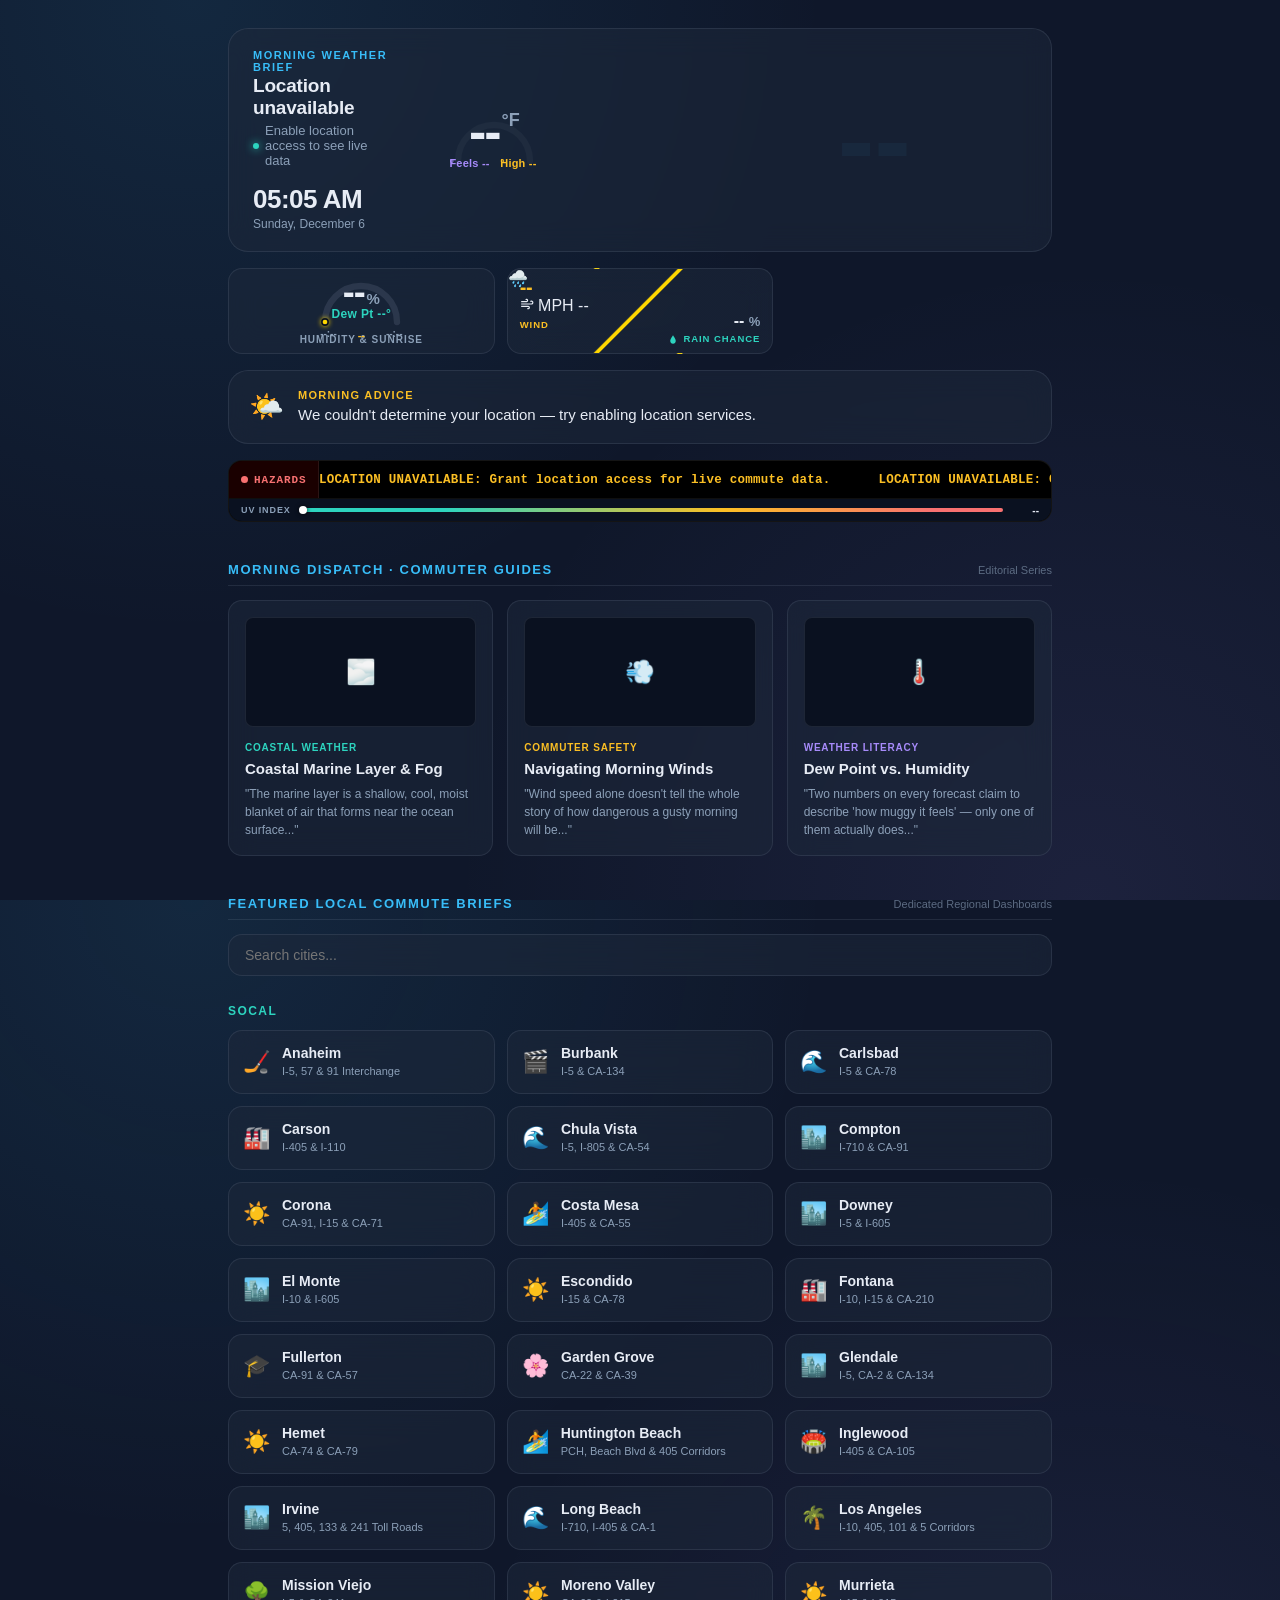
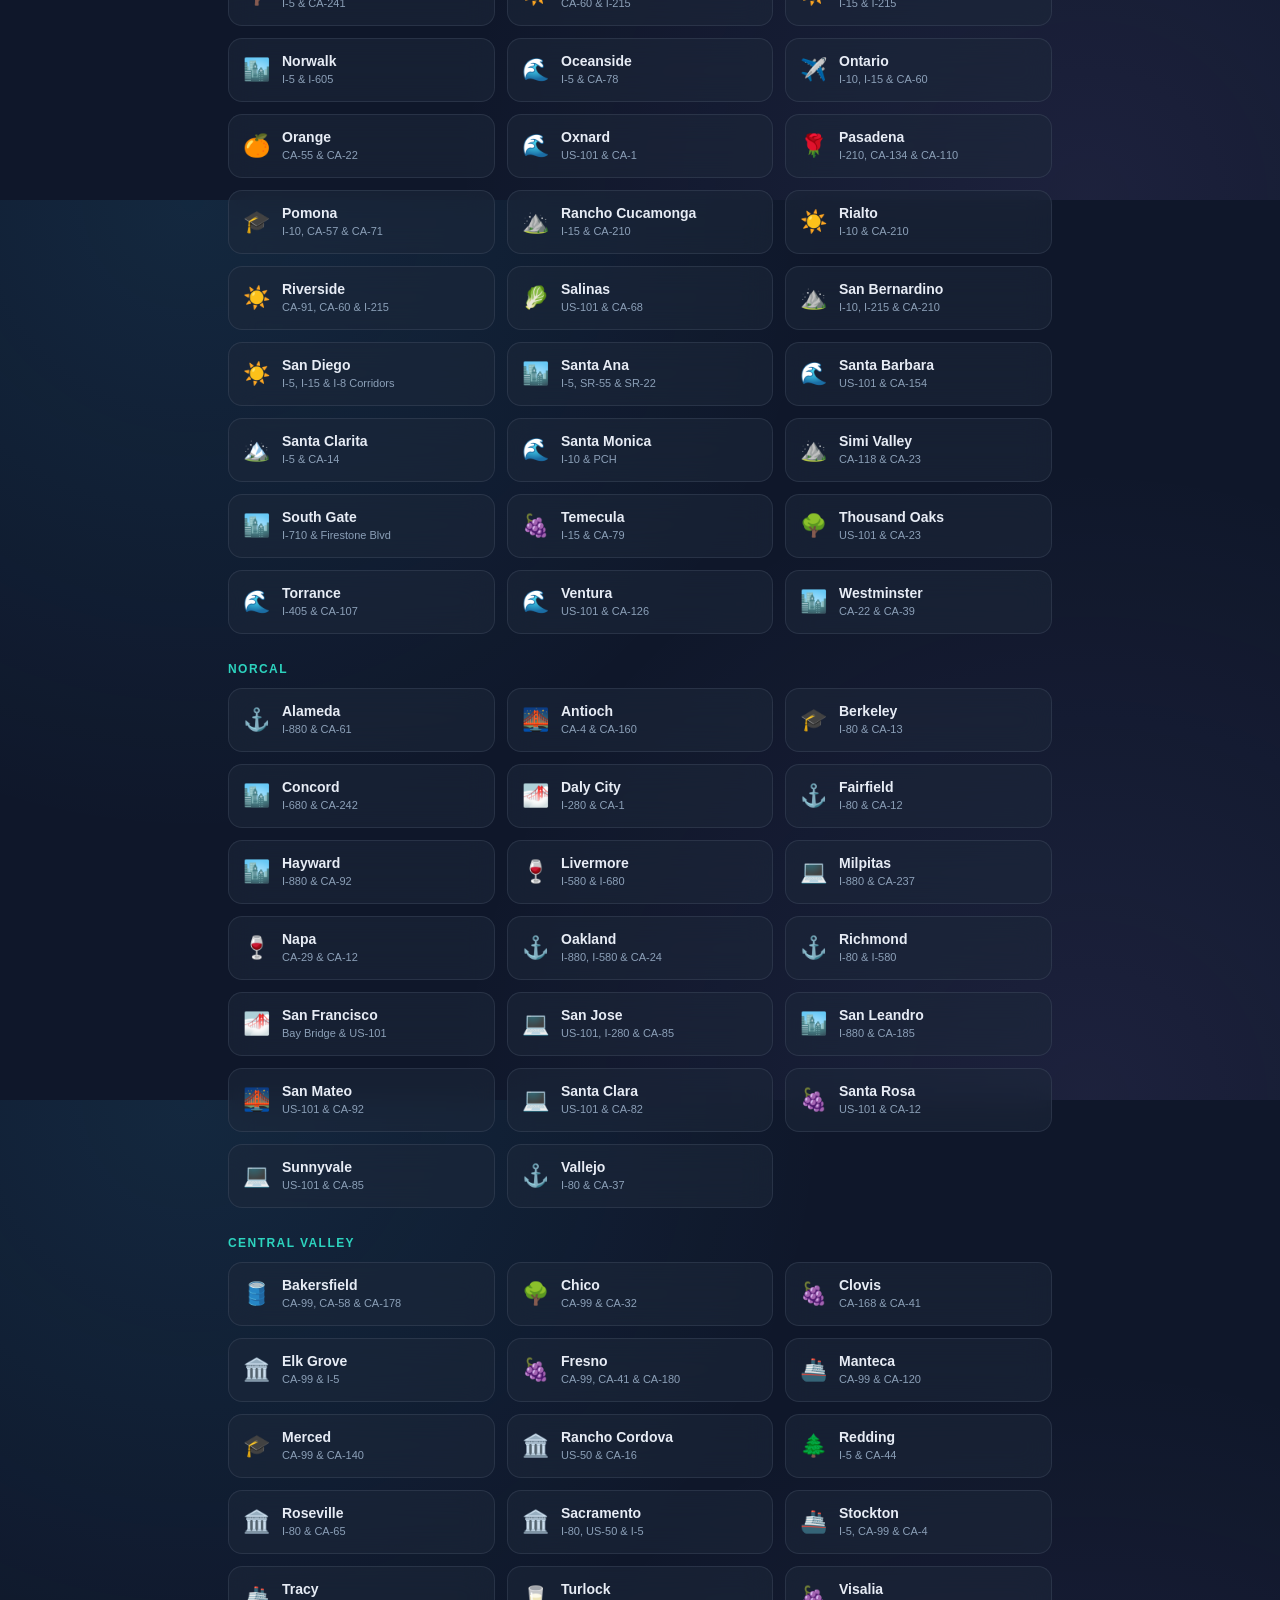
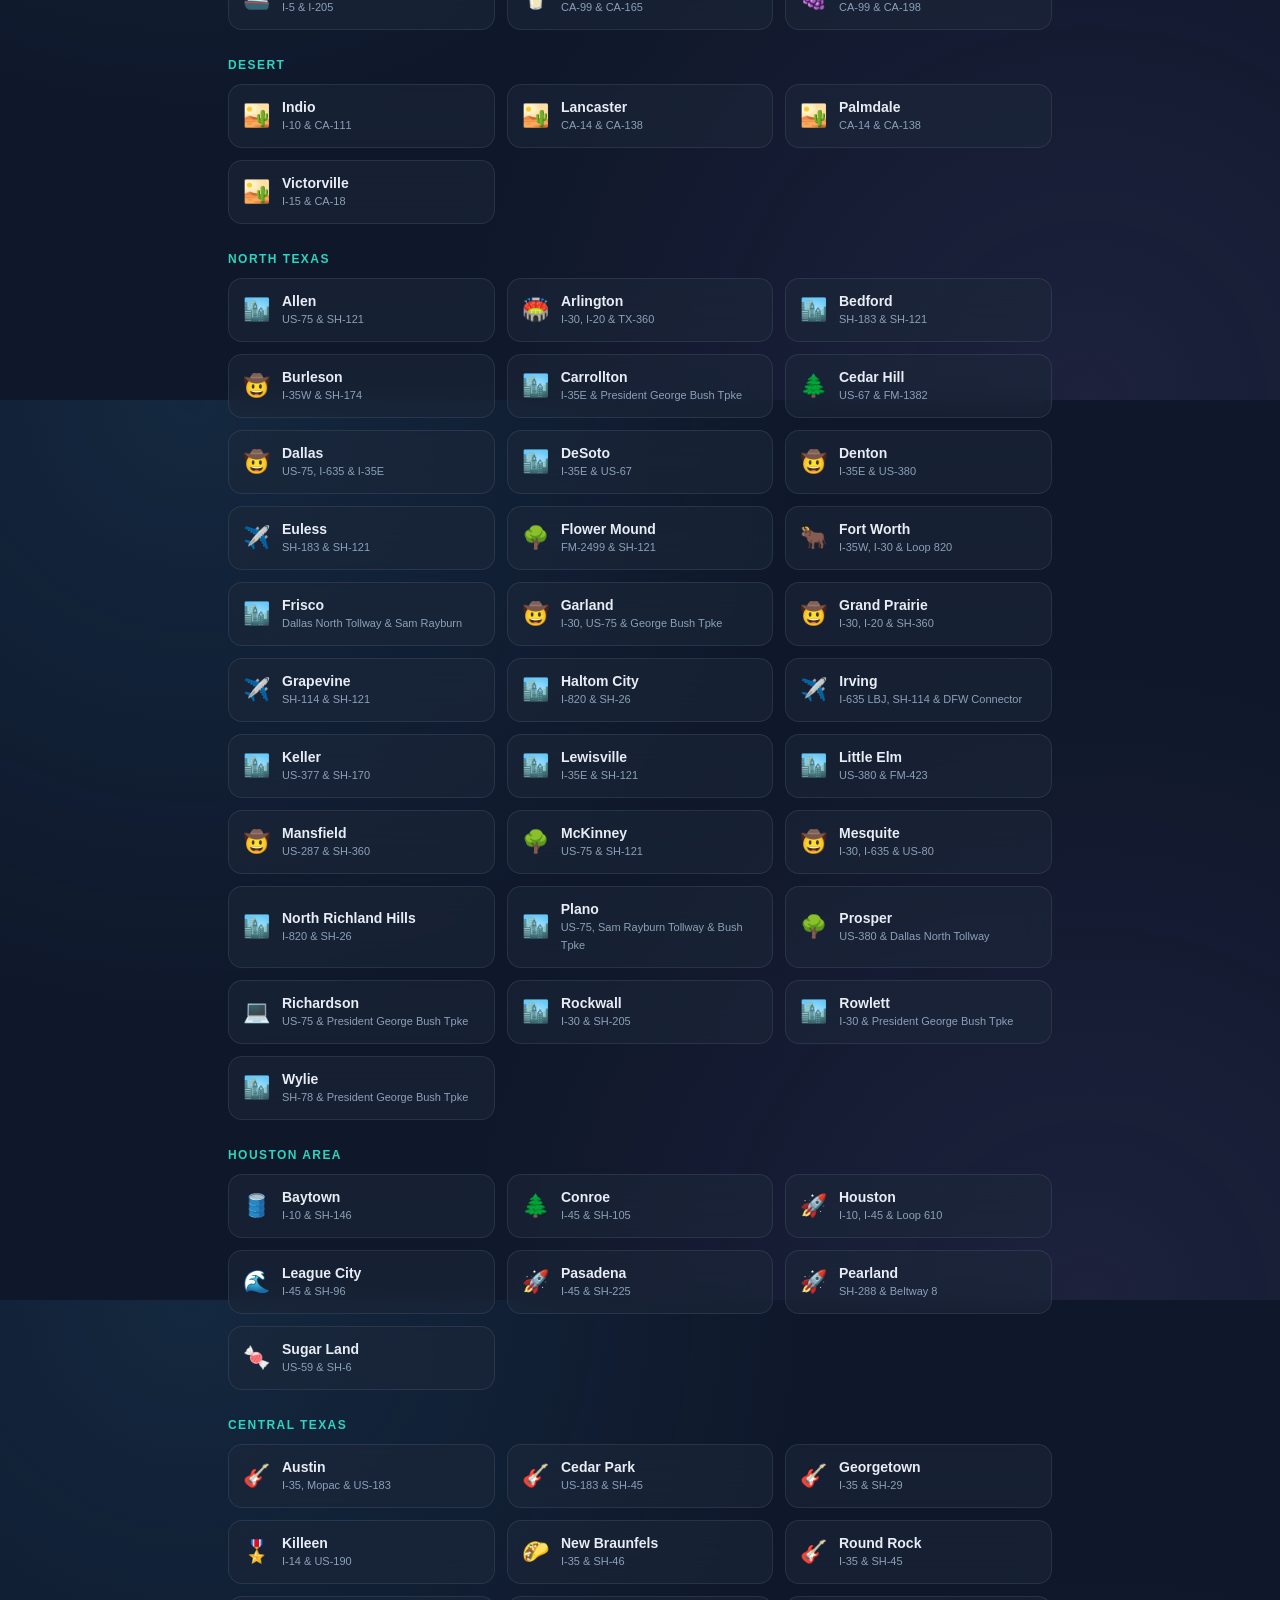
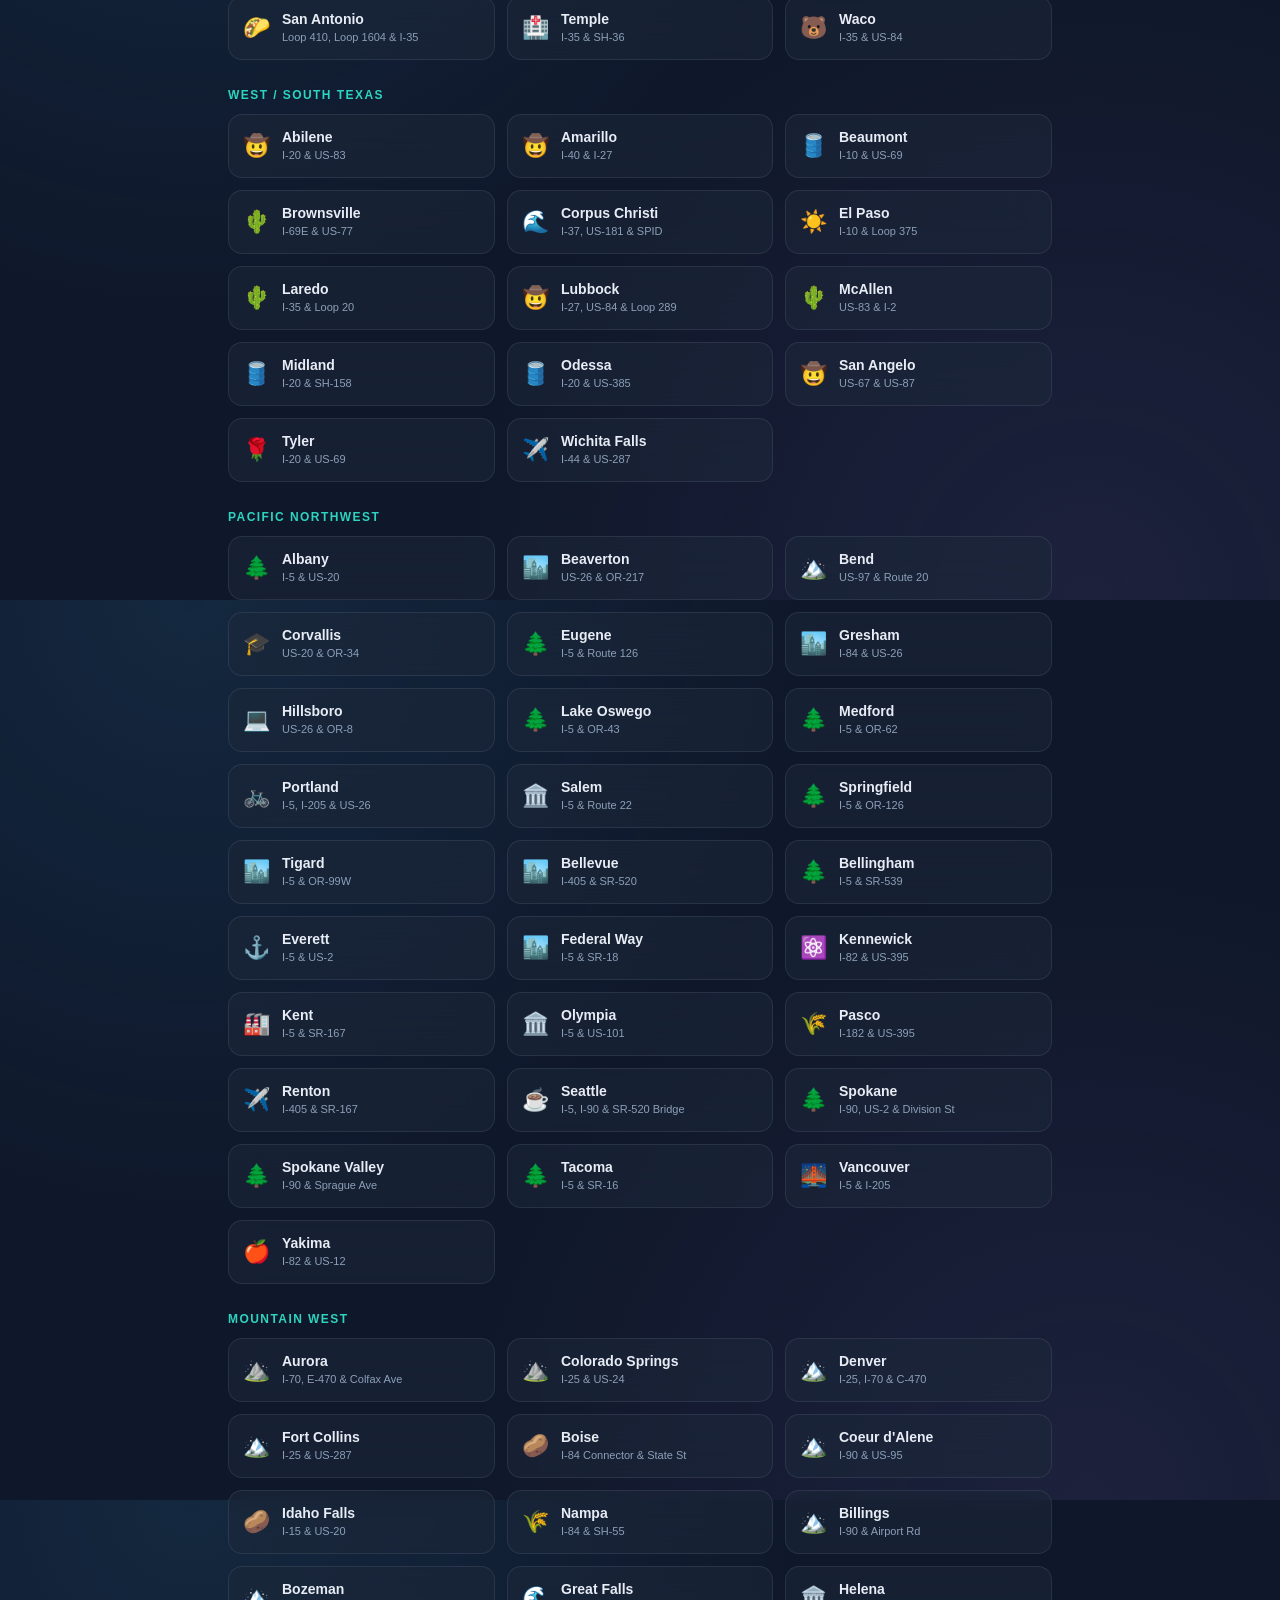
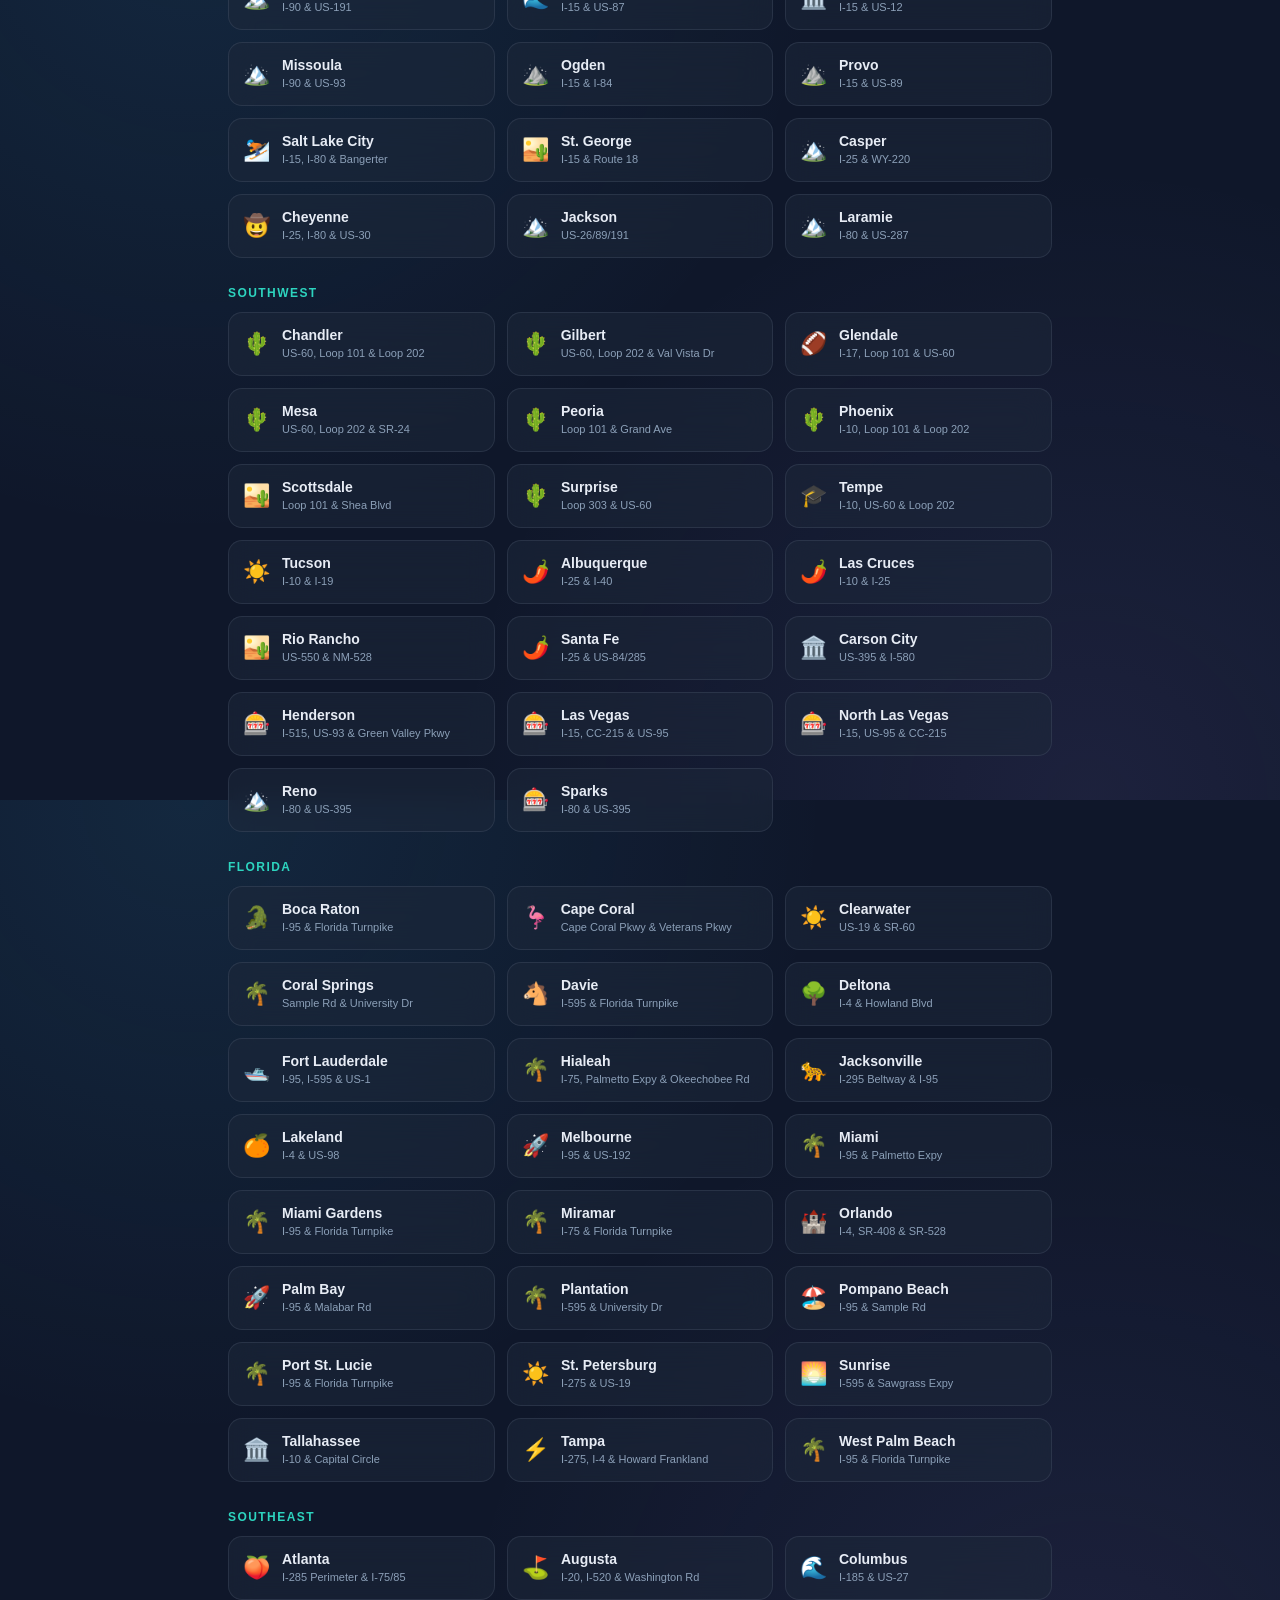
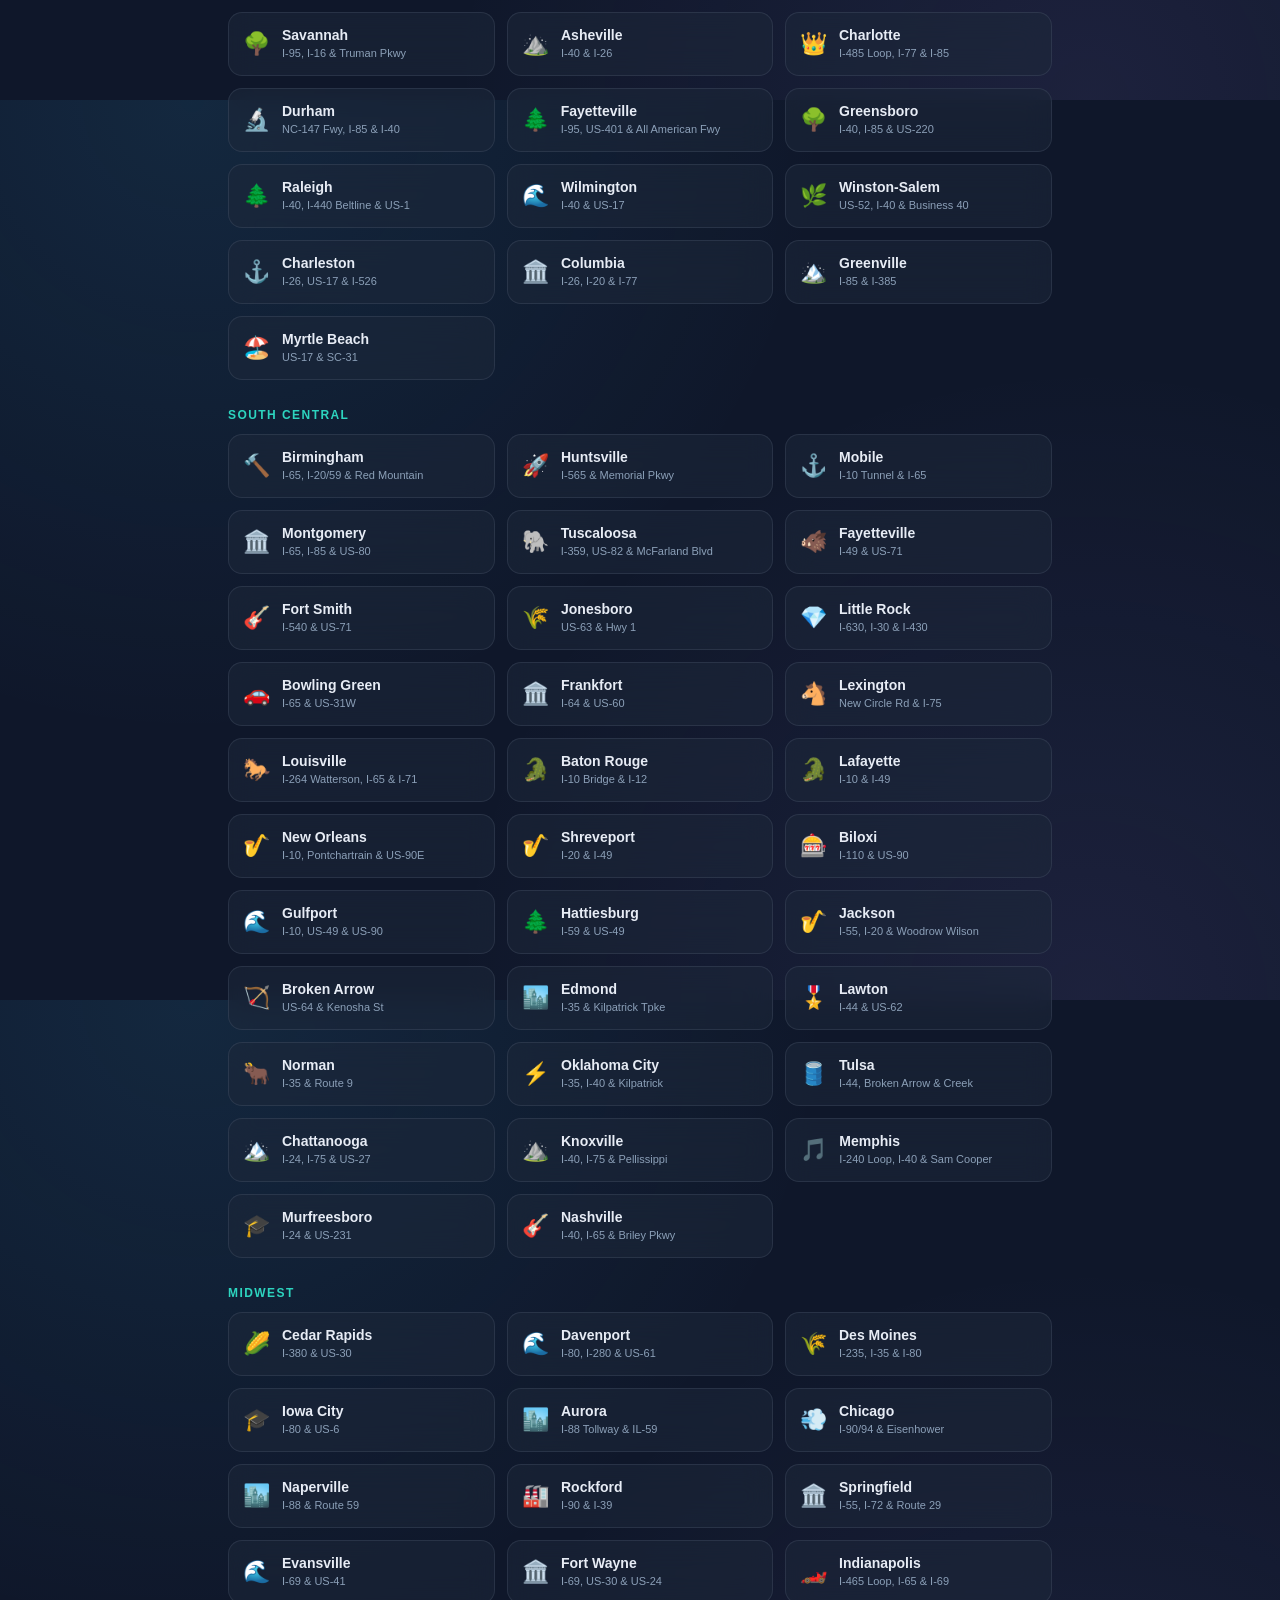
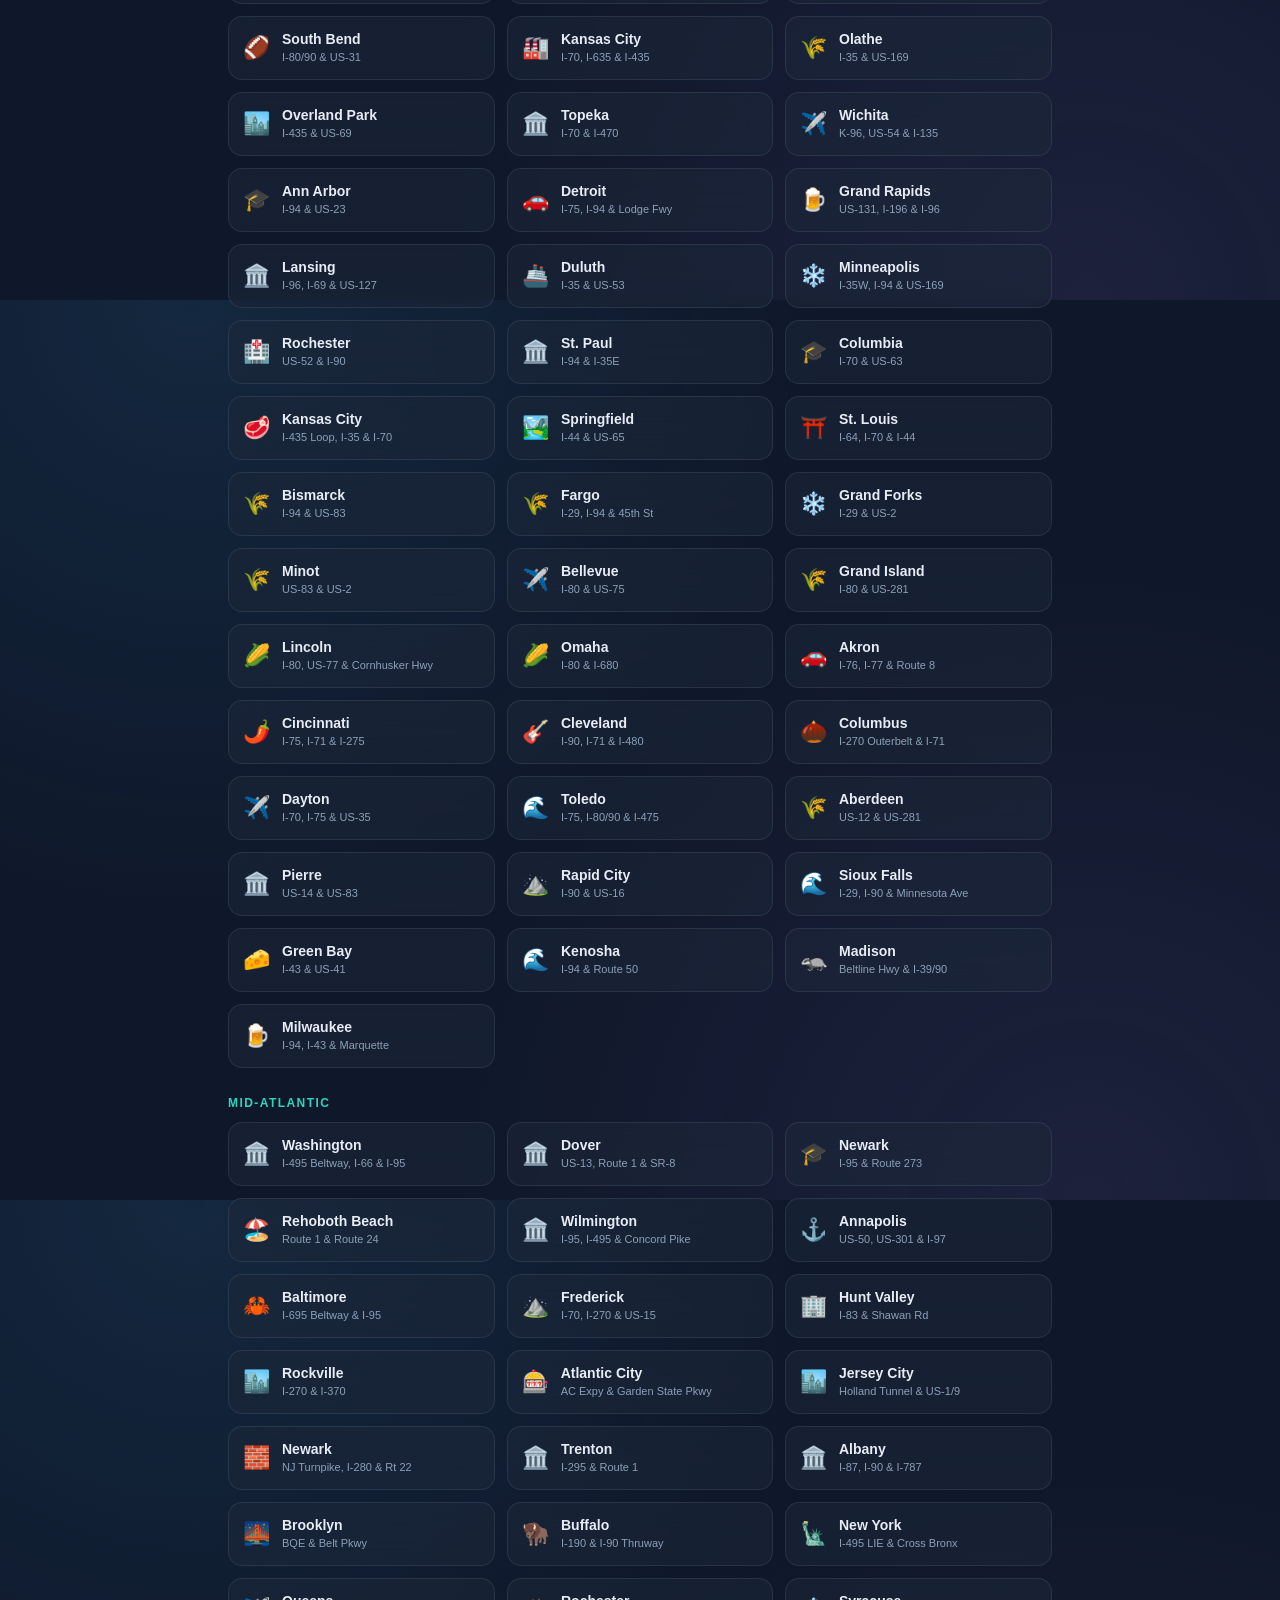
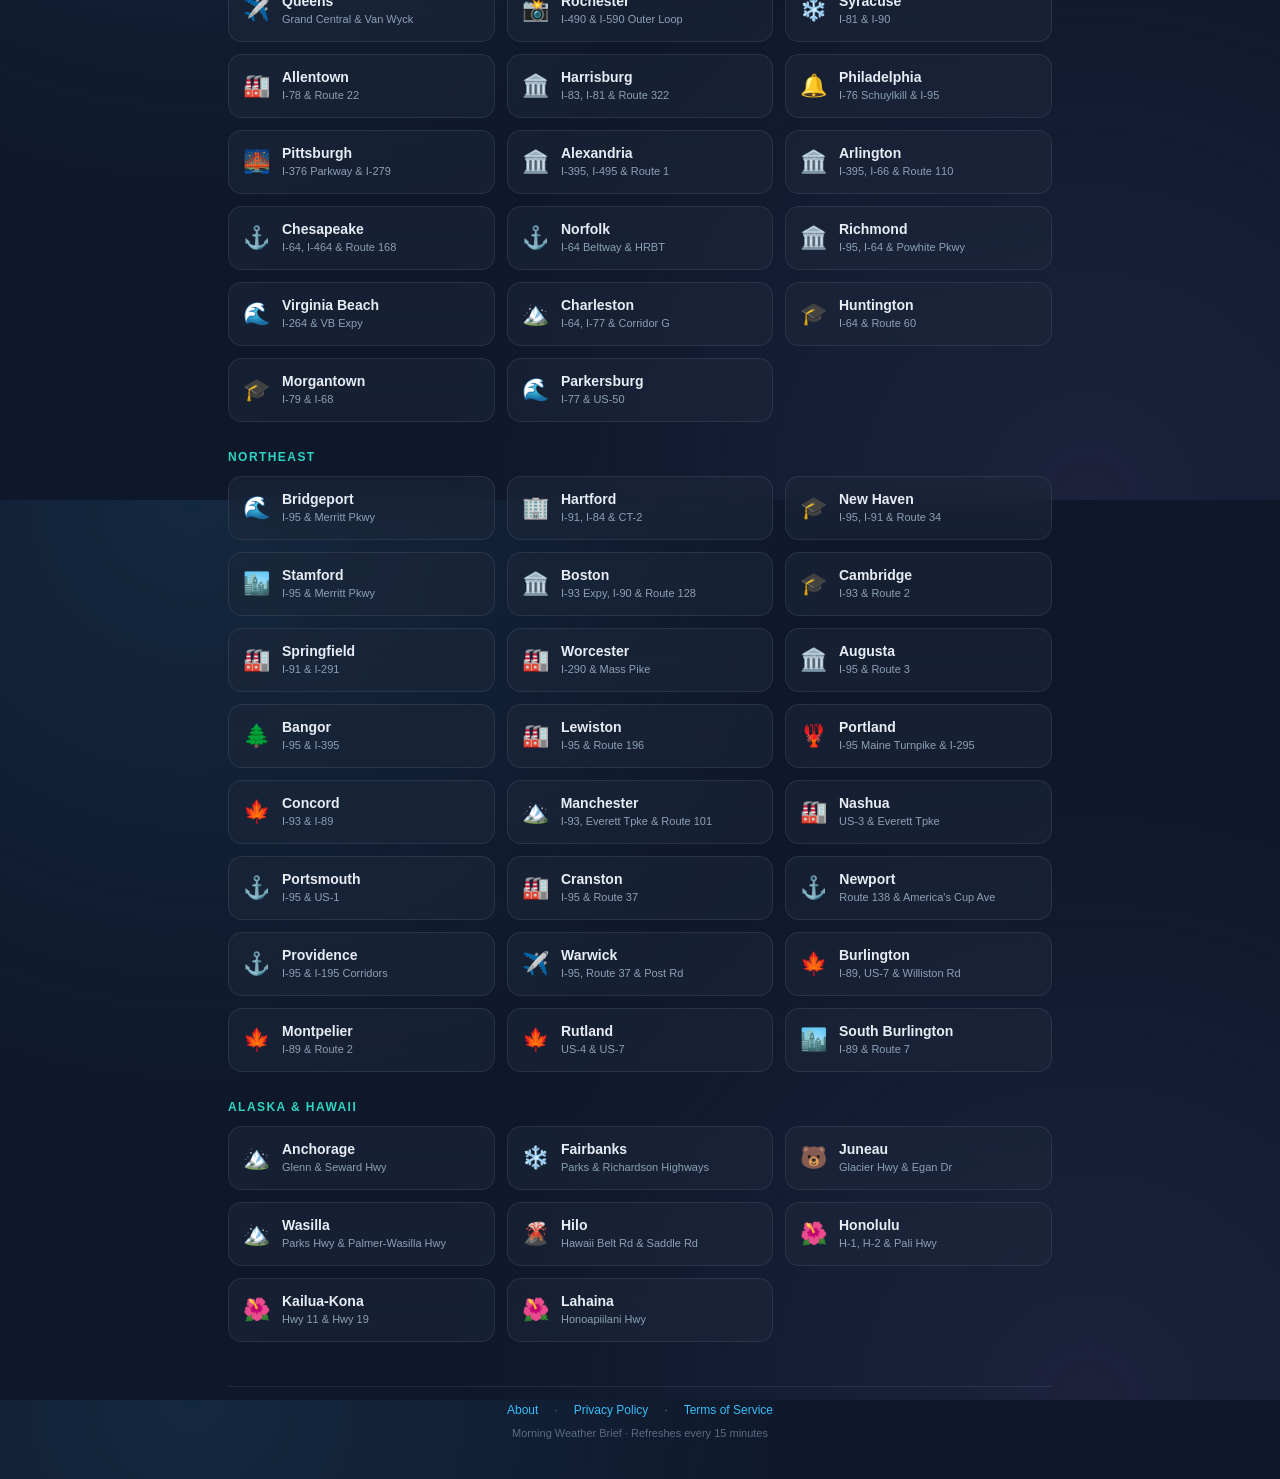
==== commit 7cae0dbc: "Update index.html" ====
--- a/index.html
+++ b/index.html
@@ -279,112 +279,98 @@
   .red { color: var(--red); transition: color 0.3s; }
 
   /* ---------- Gauges Row ---------- */
-  .gauge-row{
-    display:grid;
-    grid-template-columns:repeat(2, 1fr);
-    gap:12px;
-  }
-  .gauge-card{
-    background:var(--panel);
-    border:1px solid var(--panel-border);
-    border-radius:var(--radius-lg);
-    backdrop-filter:blur(14px);
-    -webkit-backdrop-filter:blur(14px);
-    padding:16px 14px 12px;
-    display:flex;
-    flex-direction:column;
-    align-items:center;
-    position:relative;
-    overflow:hidden;
-  }
-  .gauge-label{
-    margin-top:8px;
-    font-size:10.5px;
-    letter-spacing:0.10em;
-    text-transform:uppercase;
-    color:var(--muted);
-    font-weight:700;
-  }
-
-  /* ==========================================================================
-     Broadcast Split Card (Wind & Rain) - Strict Absolute Pinning
-     ========================================================================== */
-  .split-card {
-    display: block;
-    padding: 0;
-    position: relative;
-    isolation: isolate;
-    min-height: 125px;
-    overflow: hidden;
-  }
-  .split-card::before {
-    content: '';
-    position: absolute;
-    inset: 0;
-    background: linear-gradient(135deg, transparent 48.5%, var(--amber) 49%, var(--amber) 50%, rgba(45,212,191,0.12) 50.5%);
-    z-index: -1;
-    border-radius: var(--radius-lg);
-  }
-
-  /* Ambient Broadcast Watermark Icons */
-  .split-card::after {
-    content: '💨';
-    position: absolute;
-    left: 10px;
-    bottom: 5px;
-    font-size: 64px;
-    opacity: 0.04;
-    pointer-events: none;
-    z-index: 1;
-  }
-  .rain-watermark {
-    position: absolute;
-    right: 15px;
-    top: 5px;
-    font-size: 64px;
-    opacity: 0.04;
-    pointer-events: none;
-    z-index: 1;
-  }
-
-  /* Strict absolute positioning locks text completely out of the middle */
-  .split-section {
-    position: absolute;
-    display: flex;
-    flex-direction: column;
-    z-index: 2;
-  }
-  .split-top-left {
-    top: 18px;
-    left: 20px;
-    align-items: flex-start;
-    text-align: left;
-  }
-  .split-bottom-right {
-    bottom: 18px;
-    right: 20px;
-    align-items: flex-end;
-    text-align: right;
-  }
-  
-  .split-val-large {
-    font-size: 32px;
-    font-weight: 900;
-    line-height: 1;
-    color: var(--amber);
-    letter-spacing: -0.03em;
+  /* ---------- Compact Bottom Gauges ---------- */
+.gauge-row {
+  display: grid;
+  grid-template-columns: repeat(3, 1fr); /* Keeps your 3-column layout */
+  gap: 12px;
+  max-height: 120px; /* Forces the row to stay short */
+}
+
+.gauge-card {
+  background: var(--panel);
+  border: 1px solid var(--panel-border);
+  border-radius: var(--radius-md); /* Slightly tighter corners for a smaller box */
+  backdrop-filter: blur(14px);
+  -webkit-backdrop-filter: blur(14px);
+  padding: 8px 10px; /* Stripped down padding */
+  display: flex;
+  flex-direction: column;
+  align-items: center;
+  justify-content: center;
+  position: relative;
+  overflow: hidden;
+}
+
+/* Shrink the arc so it doesn't inflate the card height */
+.gauge-svg-wrap {
+  position: relative;
+  width: 100%;
+  max-width: 90px; /* Drastically reduced from 160px */
+  line-height: 0;
+  margin: 0 auto;
+}
+
+.gauge-label {
+  margin-top: -2px;
+  font-size: 10px; /* Scaled down slightly */
+  letter-spacing: 0.10em;
+  text-transform: uppercase;
+  color: var(--muted);
+  font-weight: 700;
+}
+
+/* ---------- Shrinking the Wind/Rain Split Card ---------- */
+.split-card {
+  display: block;
+  padding: 0;
+  background: linear-gradient(135deg, var(--panel) 48.5%, var(--amber-bright) 49%, var(--amber-bright) 50%, var(--panel) 50.5%);
+}
+
+.split-section {
+  position: absolute;
+  display: flex;
+  flex-direction: column;
+  justify-content: center;
+}
+
+/* Pull the text closer to the corners so it doesn't overlap the slash in a shorter box */
+.split-top-left {
+  top: 8px;
+  left: 12px;
+  align-items: flex-start;
+  text-align: left;
+  max-width: 45%;
+}
+
+.split-bottom-right {
+  bottom: 8px;
+  right: 12px;
+  align-items: flex-end;
+  text-align: right;
+  max-width: 45%;
+}
+
+/* Condense the typography to fit the new height */
+.split-val-large {
+  font-size: 20px; 
+  font-weight: 800;
+  line-height: 1;
+  color: var(--amber);
+  letter-spacing: -0.02em;
+}
+
   }
   .split-val-unit {
     font-size: 11.5px; font-weight: 700; color: var(--amber);
     margin-top: 3px; display: flex; align-items: center; gap: 4px;
   }
   .split-val-small {
-    font-size: 32px;
-    font-weight: 900;
-    line-height: 1;
-    color: var(--text);
-    letter-spacing: -0.03em;
-  }
+  font-size: 16px;
+  font-weight: 800;
+  line-height: 1;
+  color: var(--text);
+}
   .split-label-text {
     font-size: 9.5px; letter-spacing: 0.1em; text-transform: uppercase;
     color: var(--muted); font-weight: 700; margin-top: 4px;
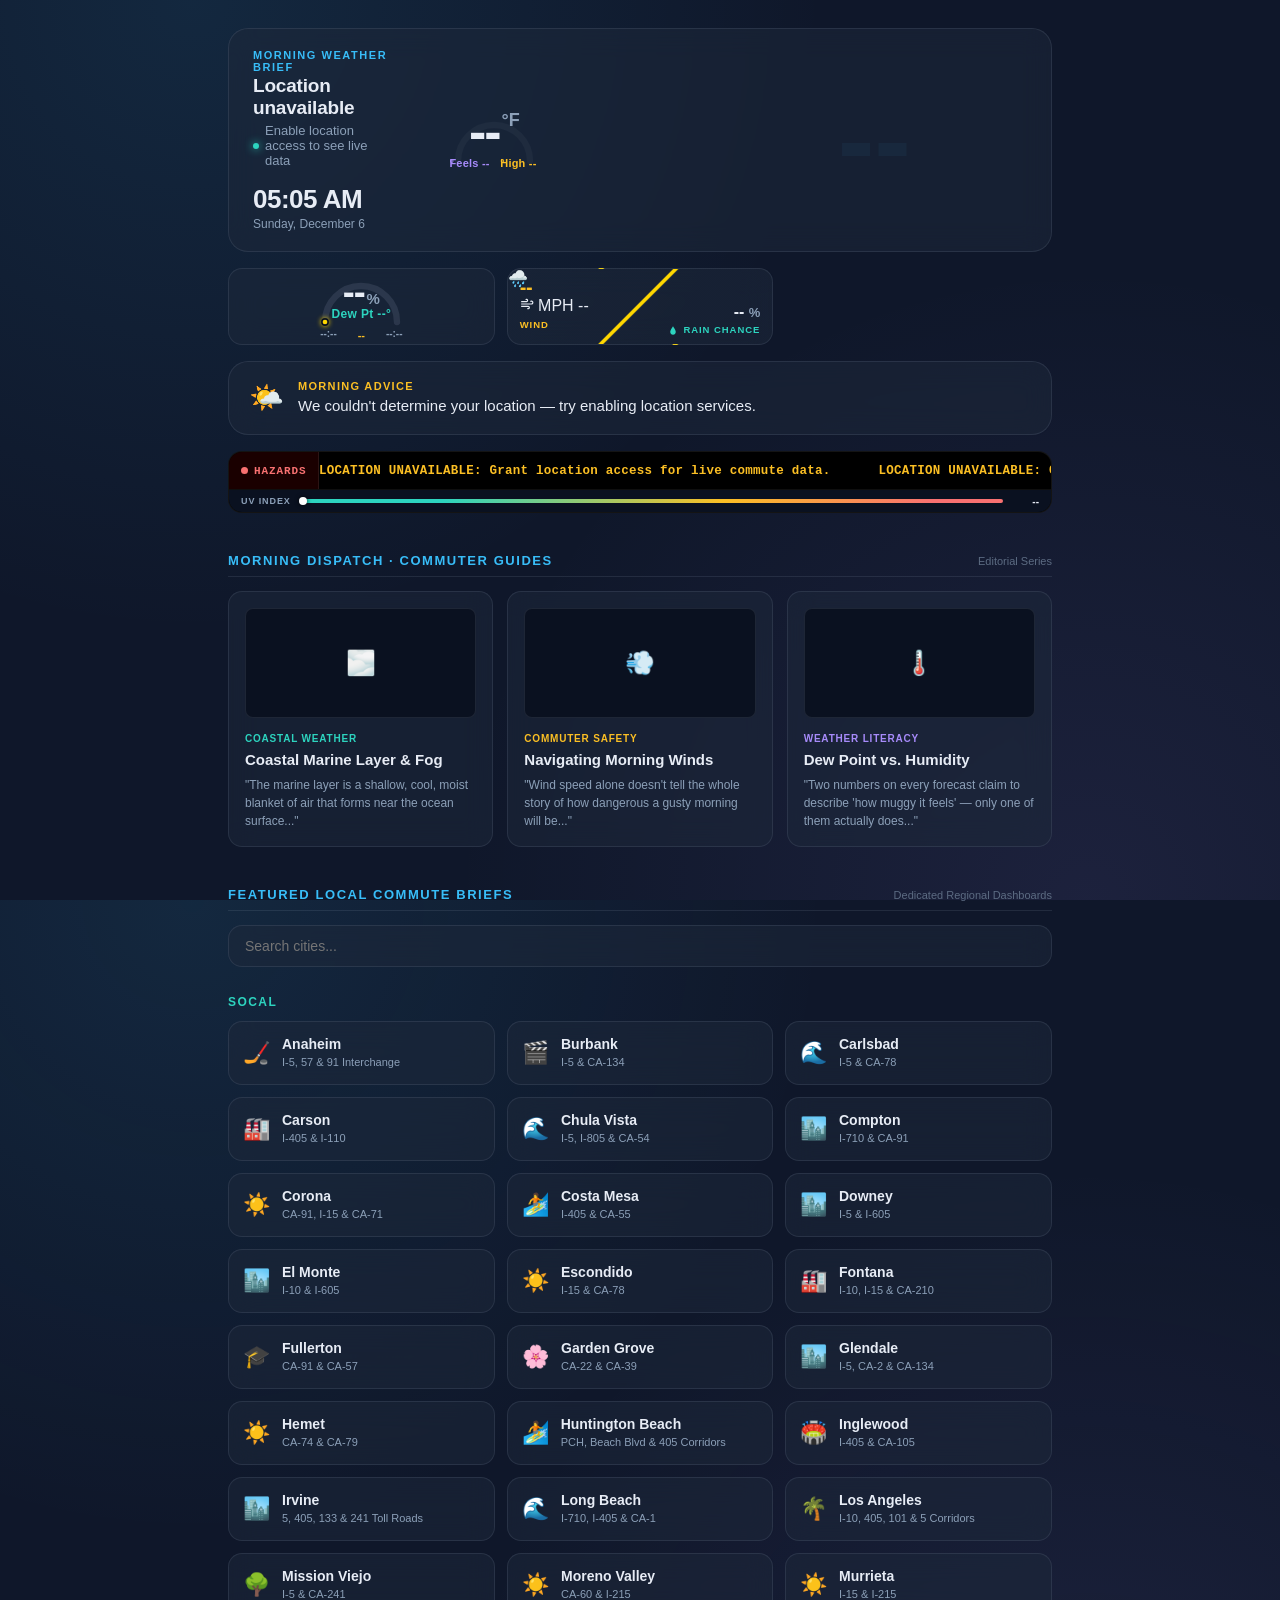
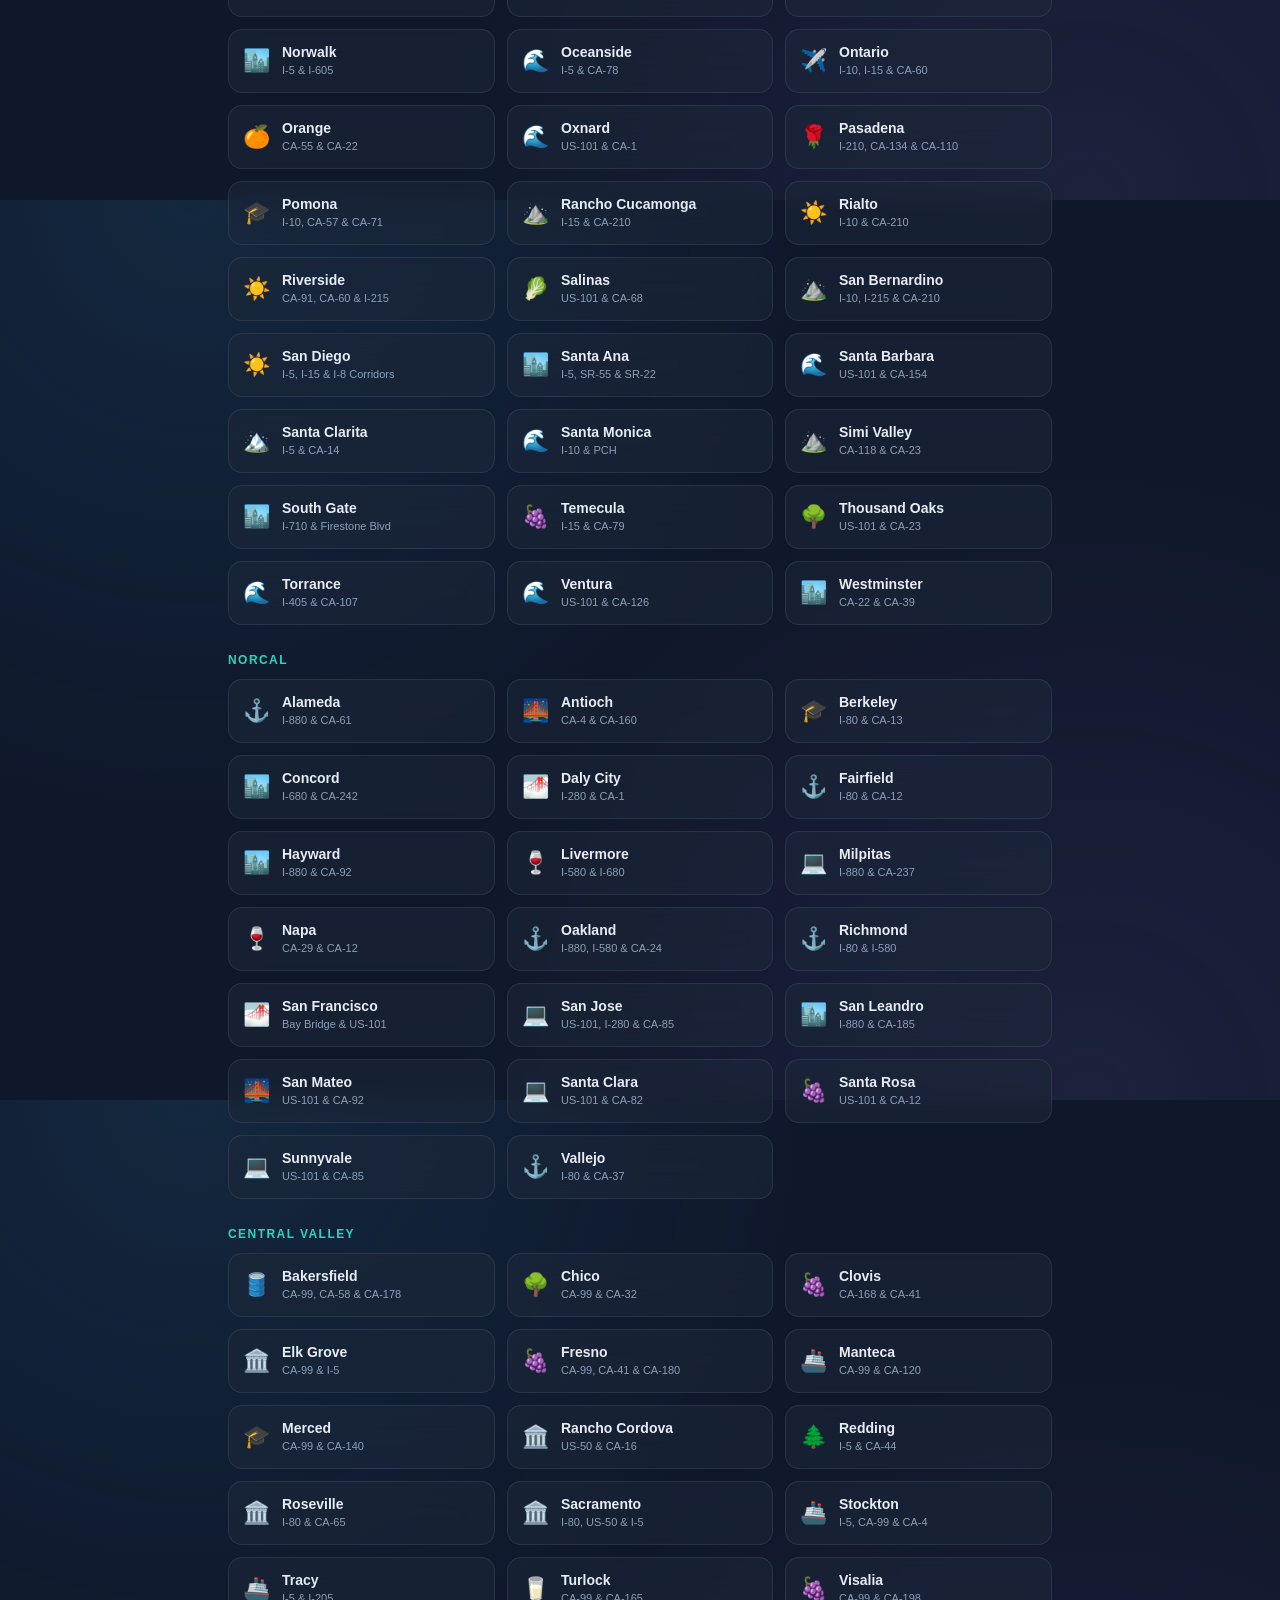
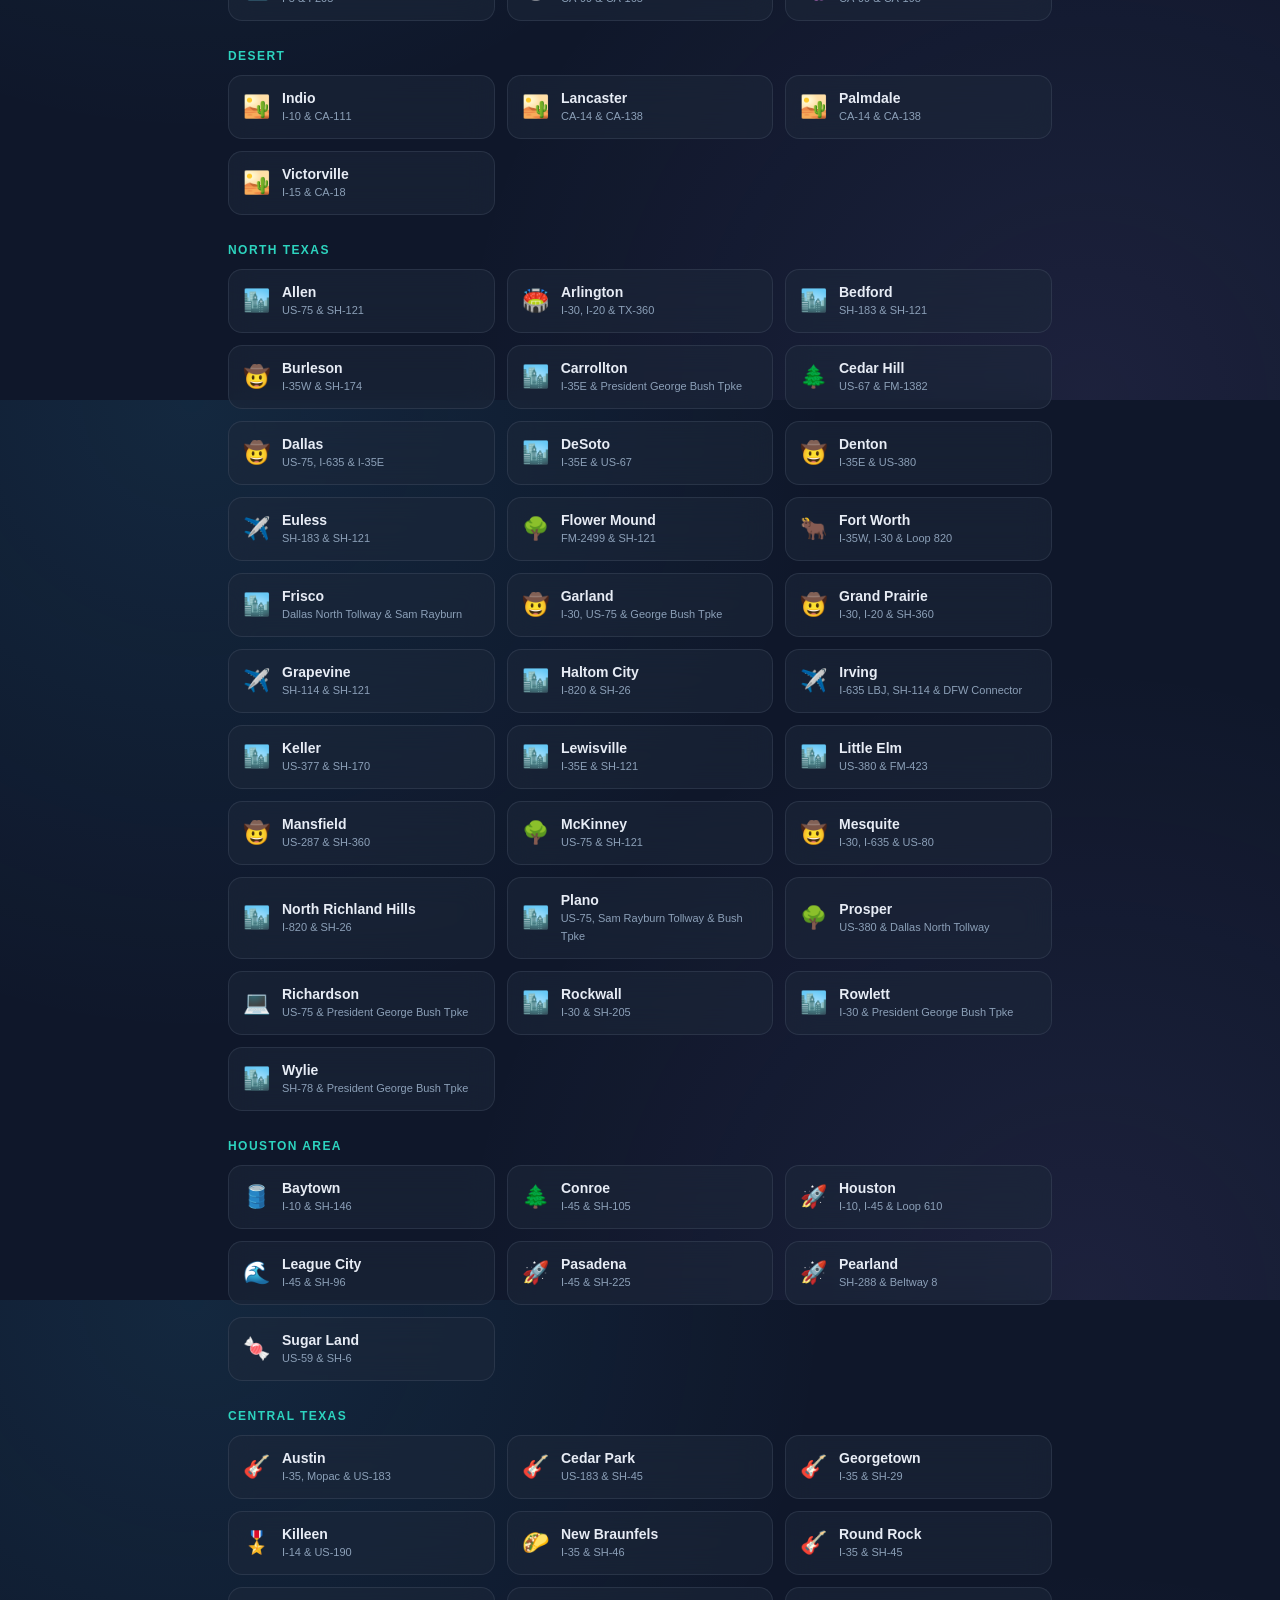
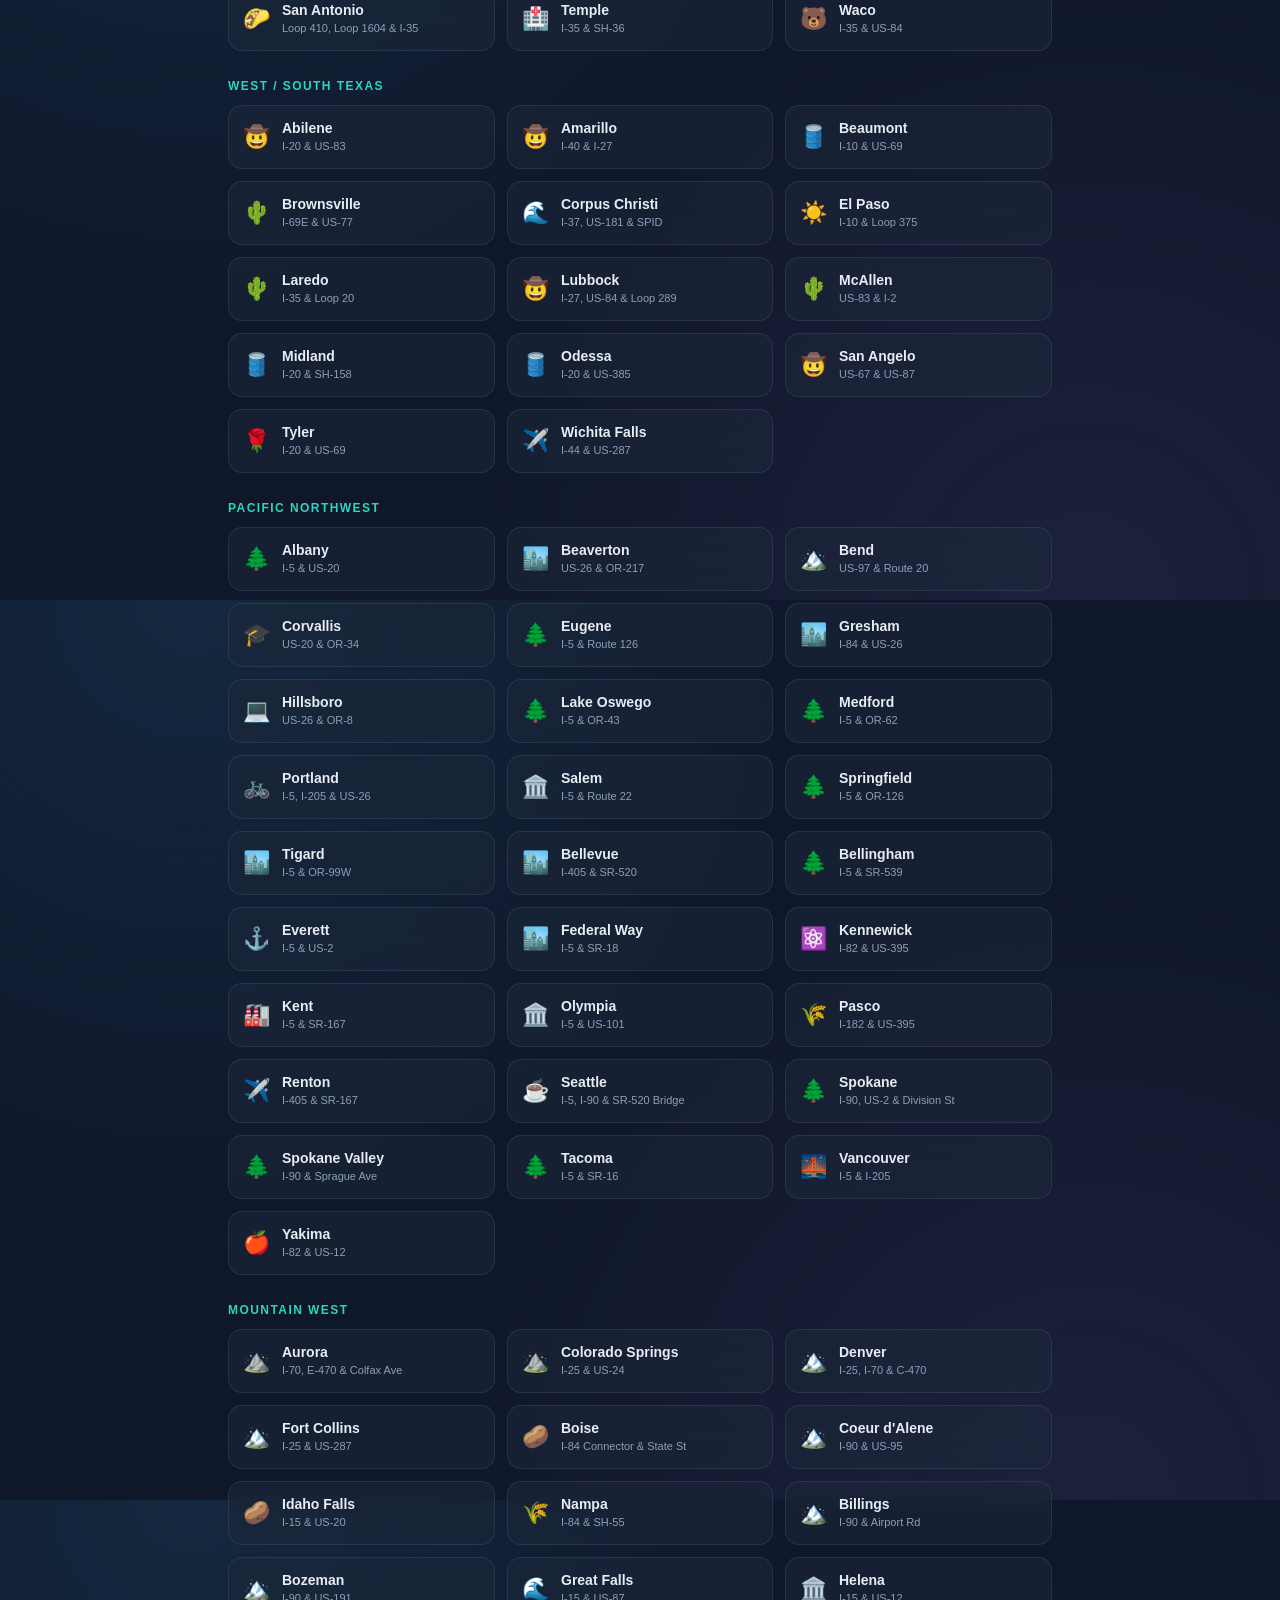
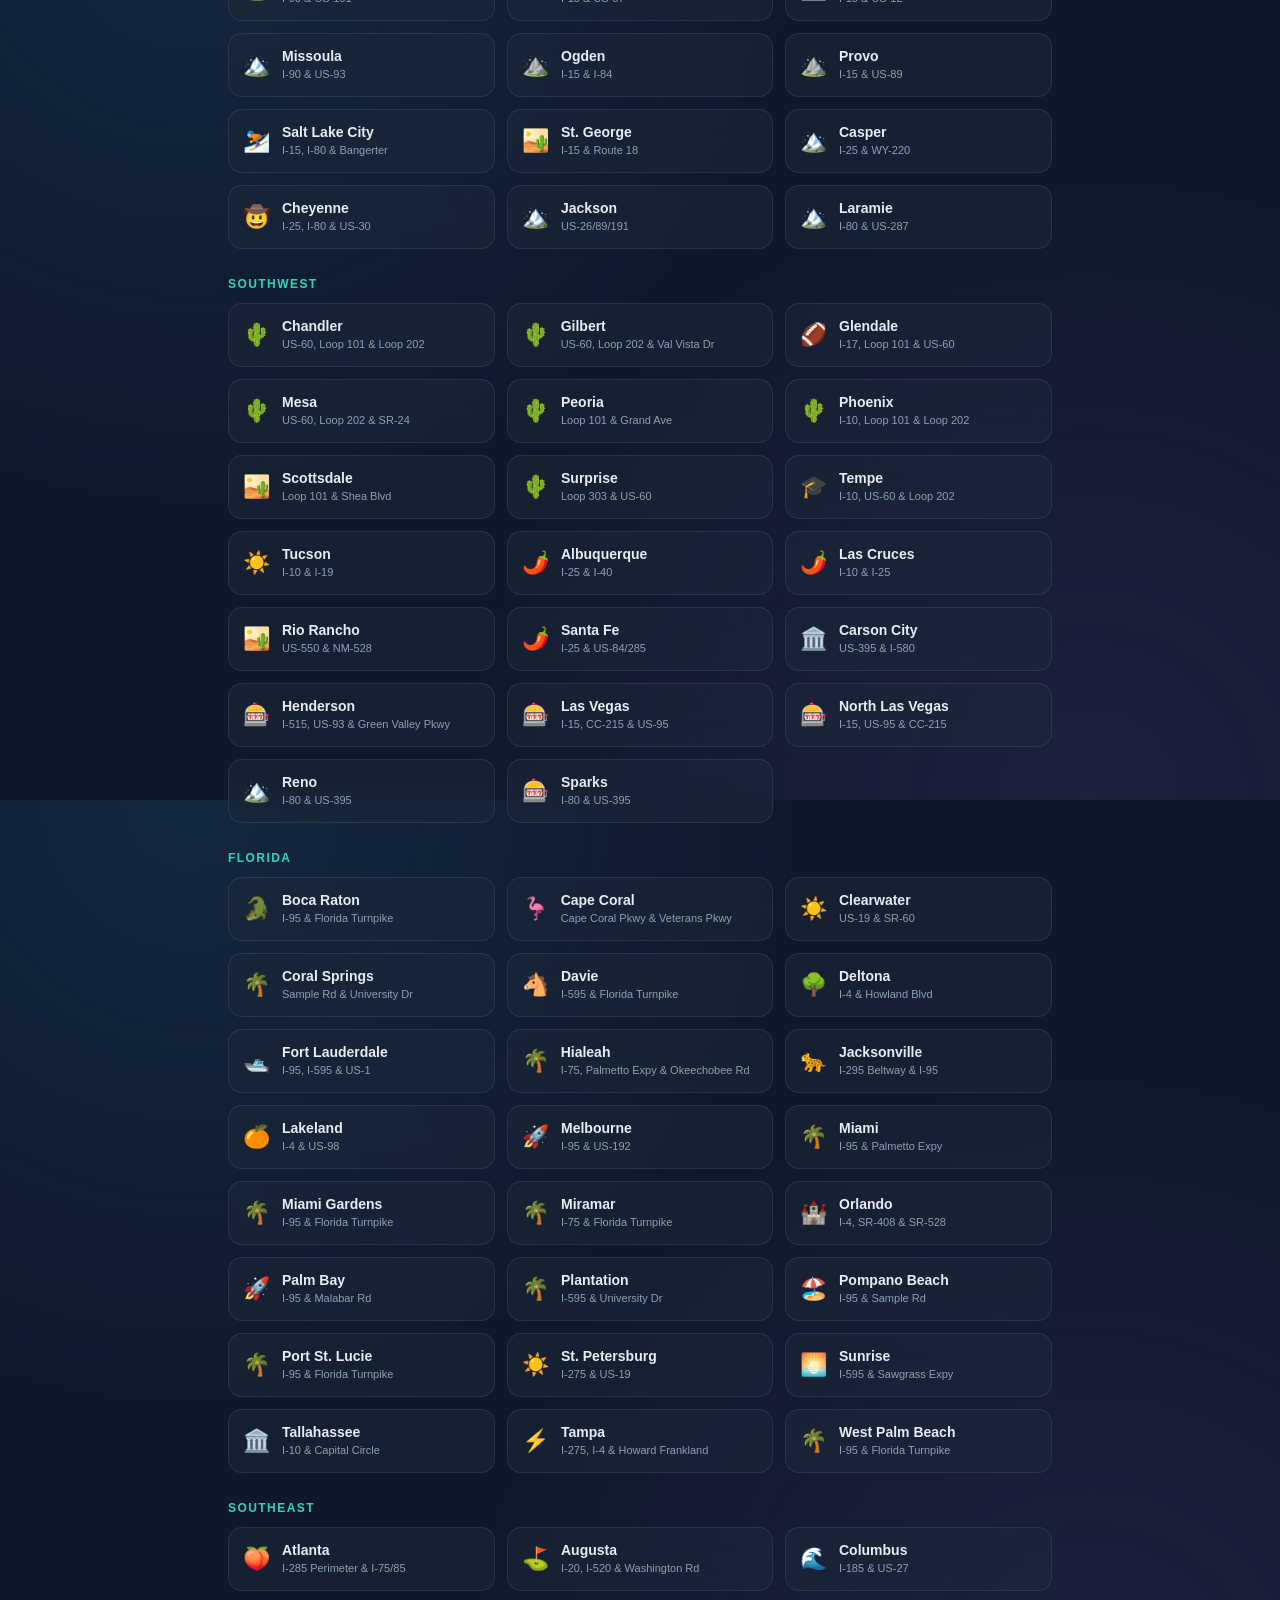
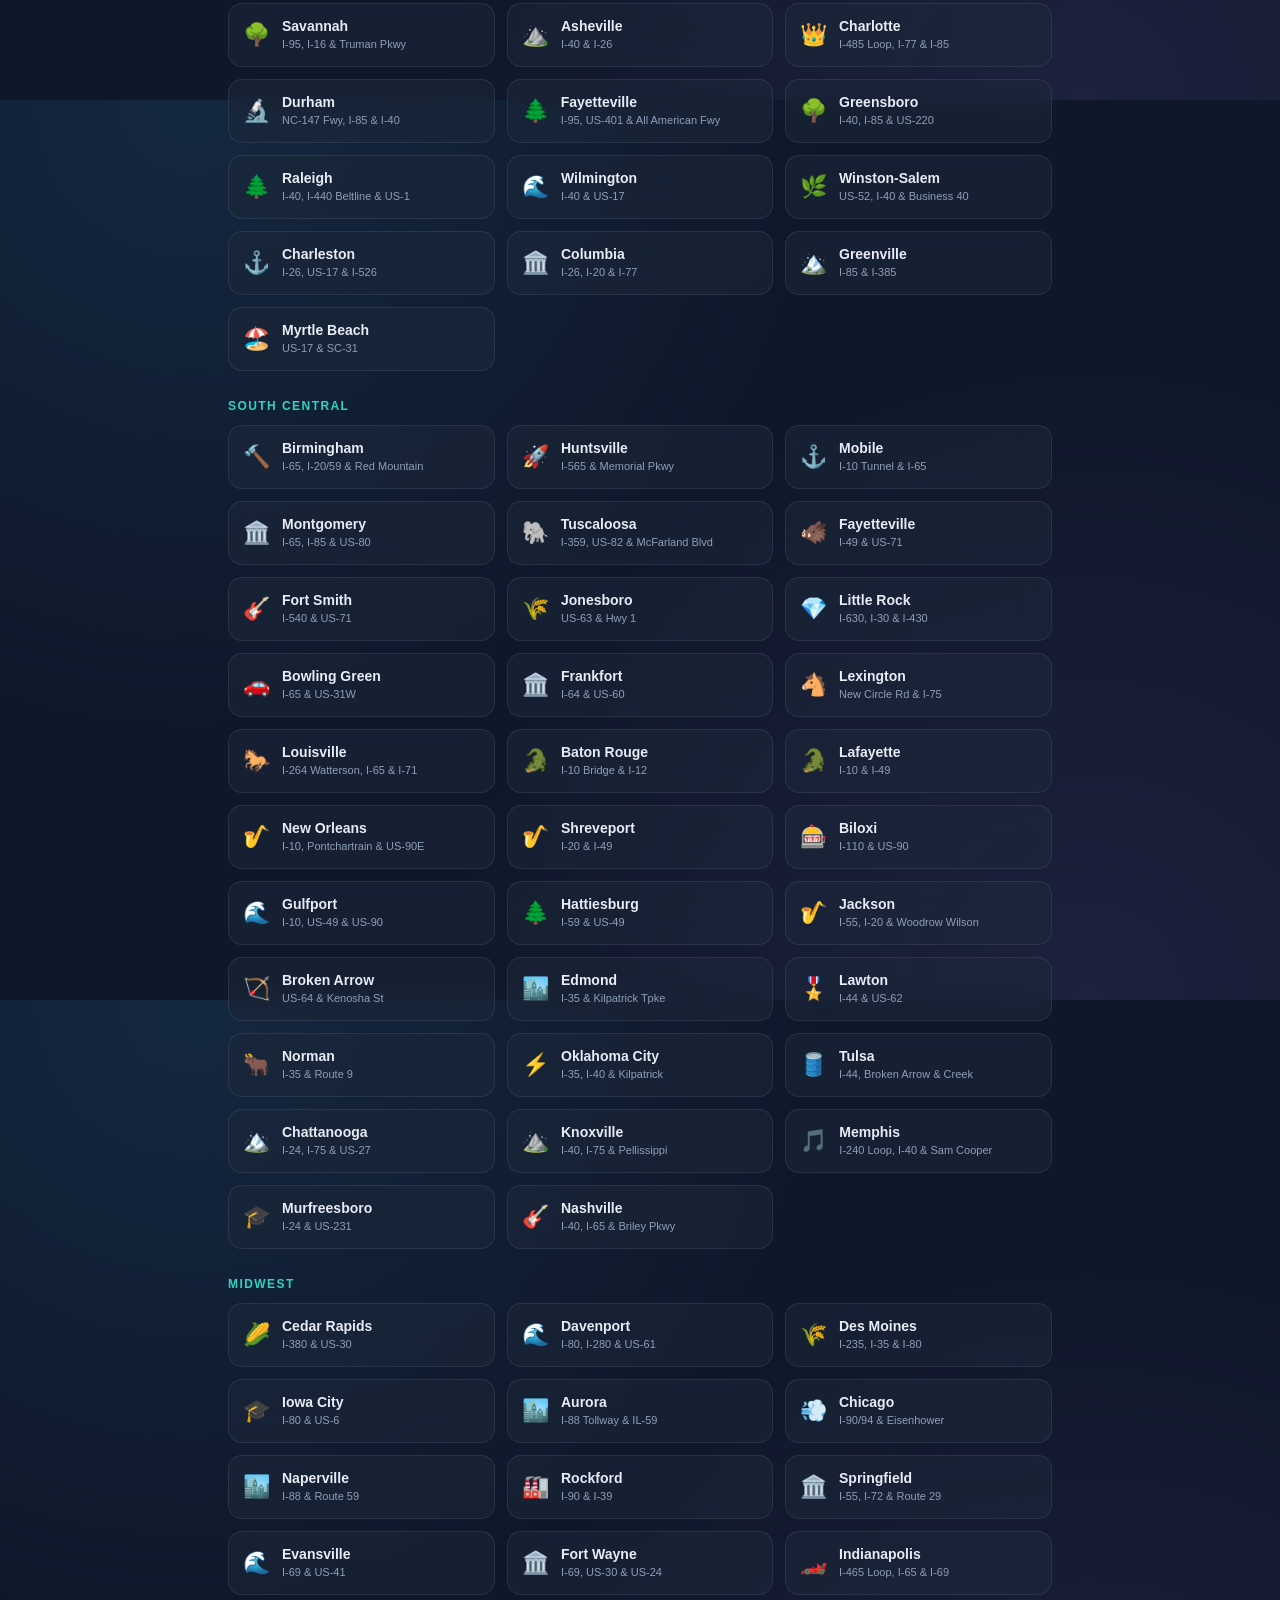
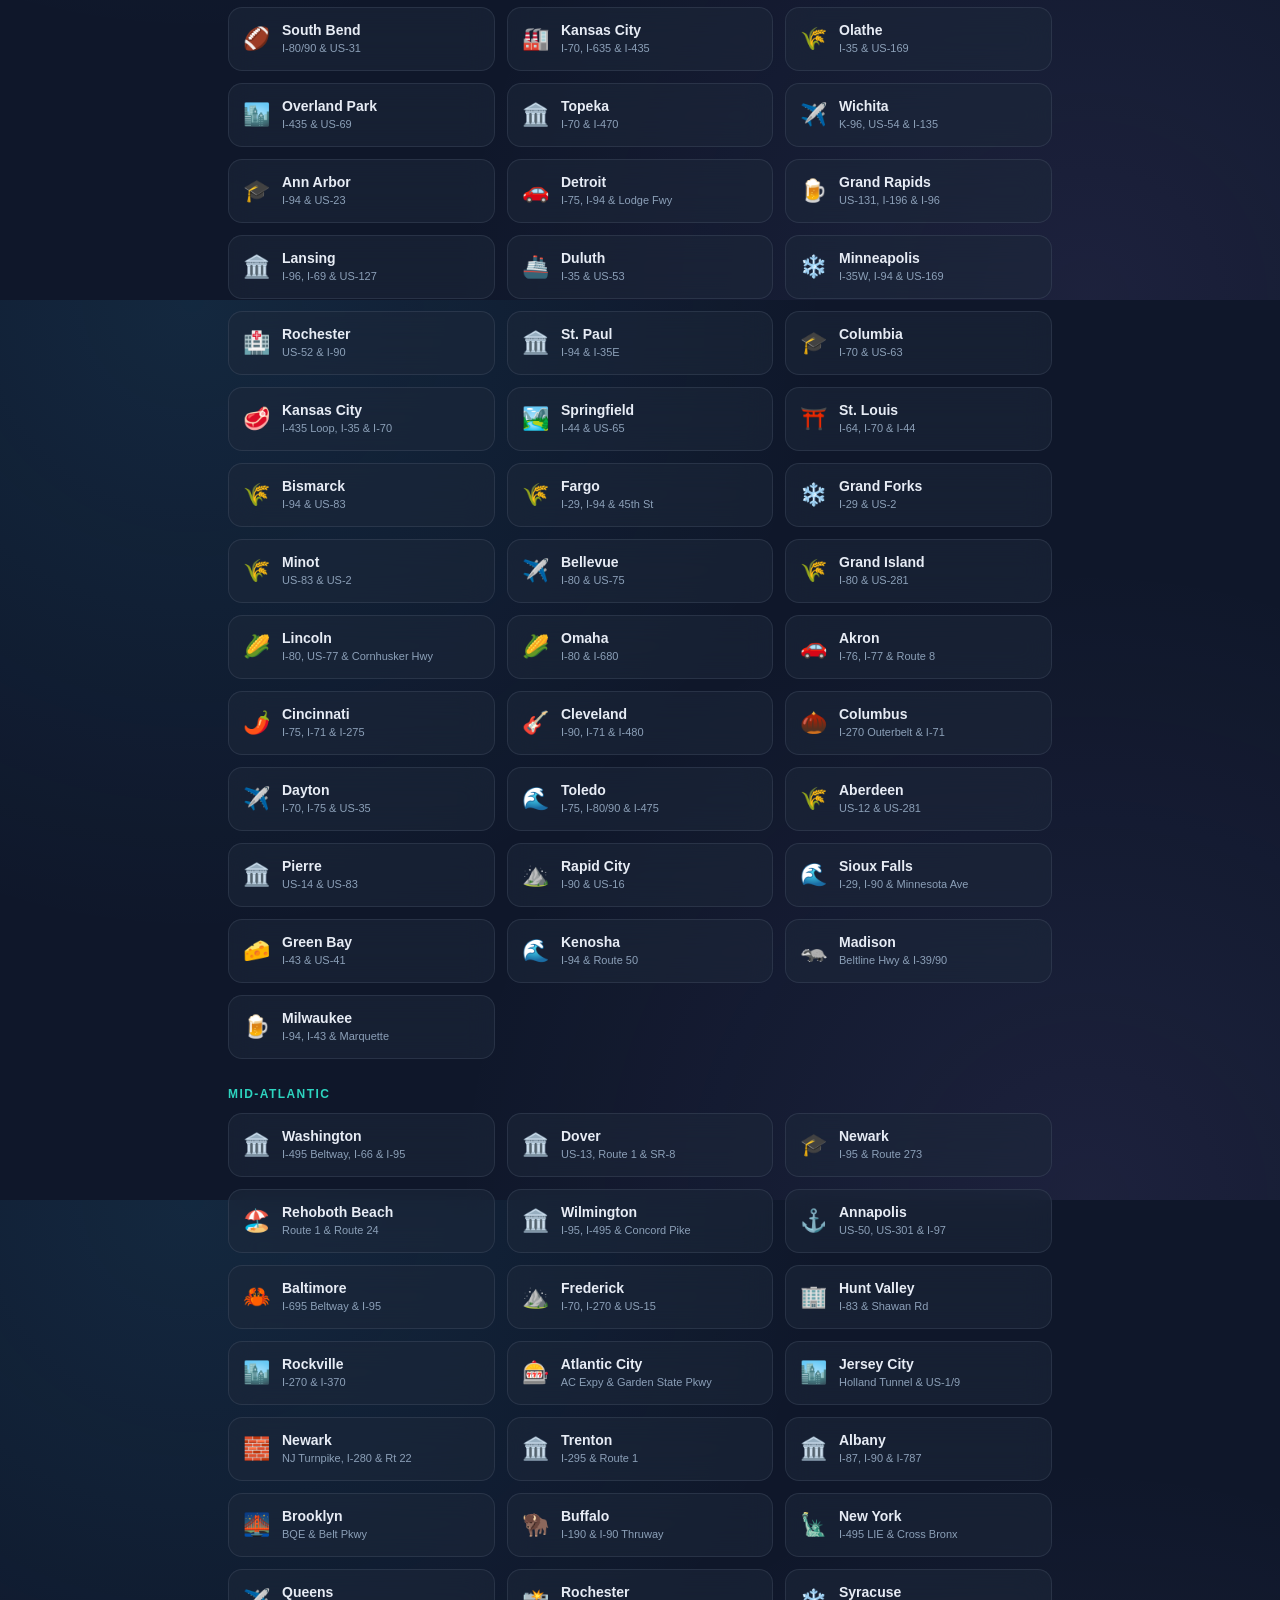
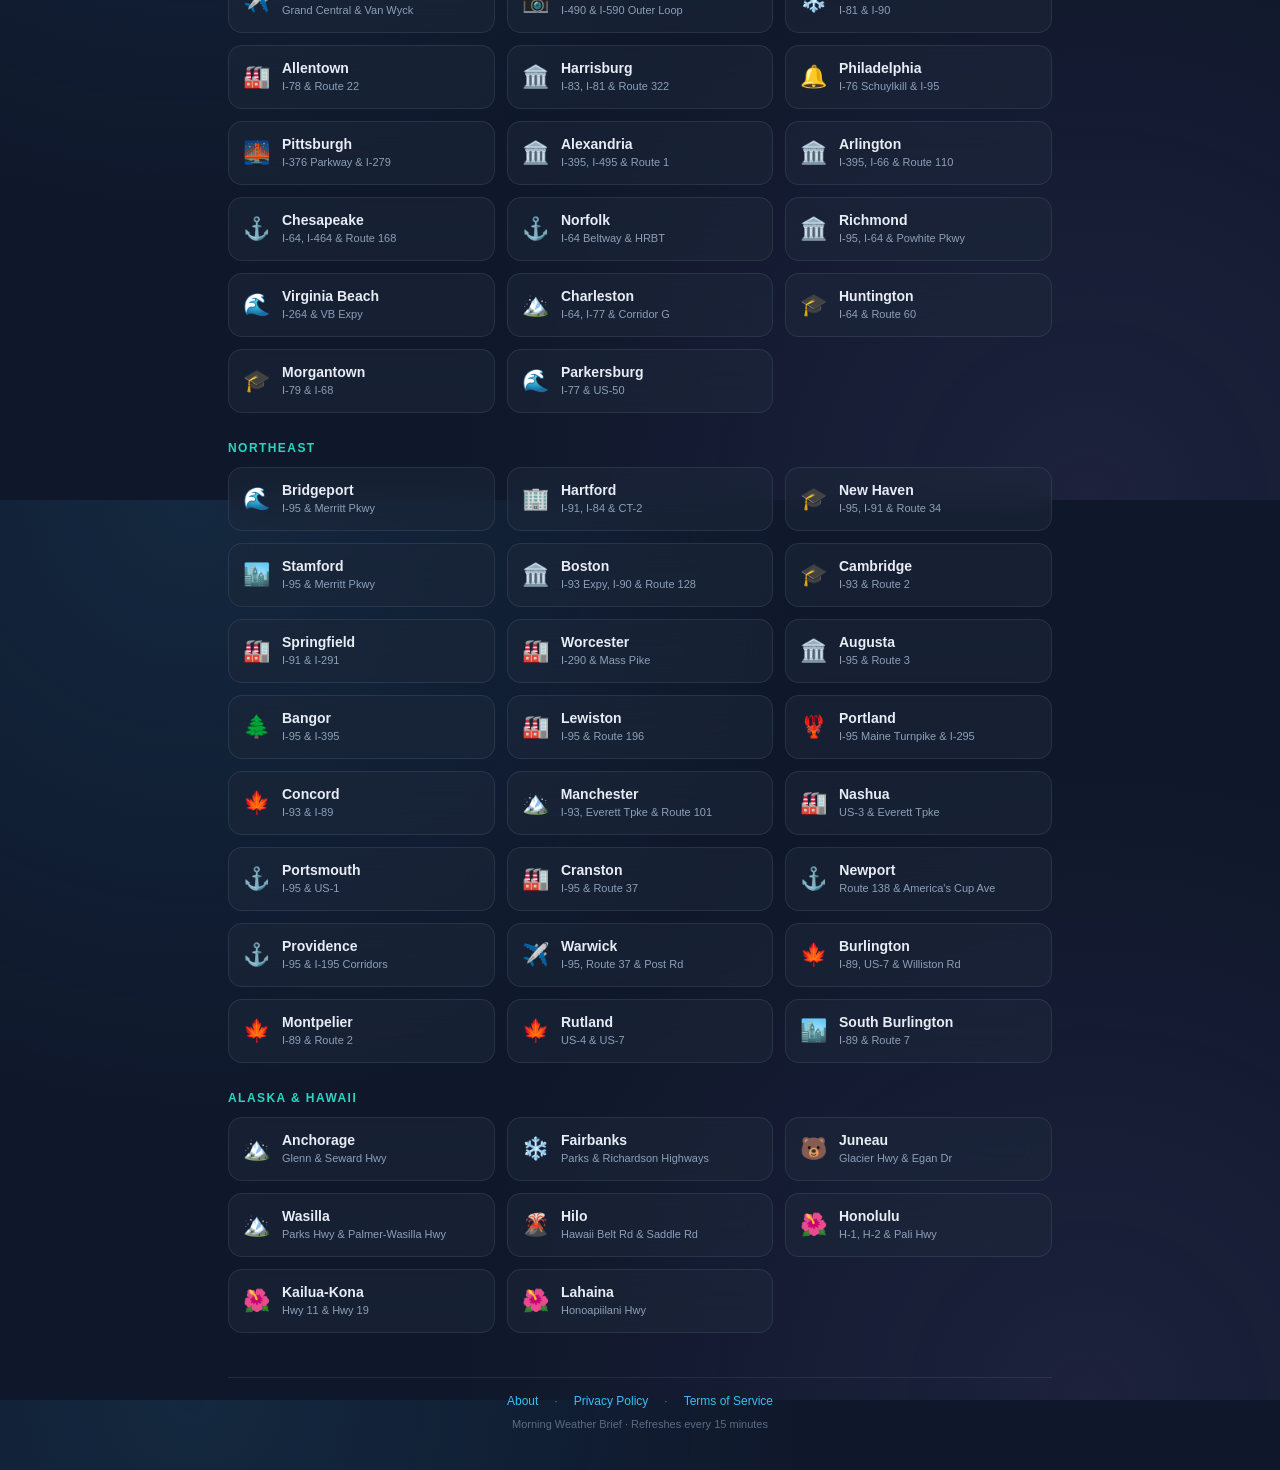
==== commit da13f0a9: "Update index.html" ====
--- a/index.html
+++ b/index.html
@@ -707,7 +707,6 @@
           </div>
         </div>
       </div>
-      <div class="gauge-label">Humidity & Sunrise</div>
     </div>
 
     <!-- 2. Split Card (Wind & Rain) -->
